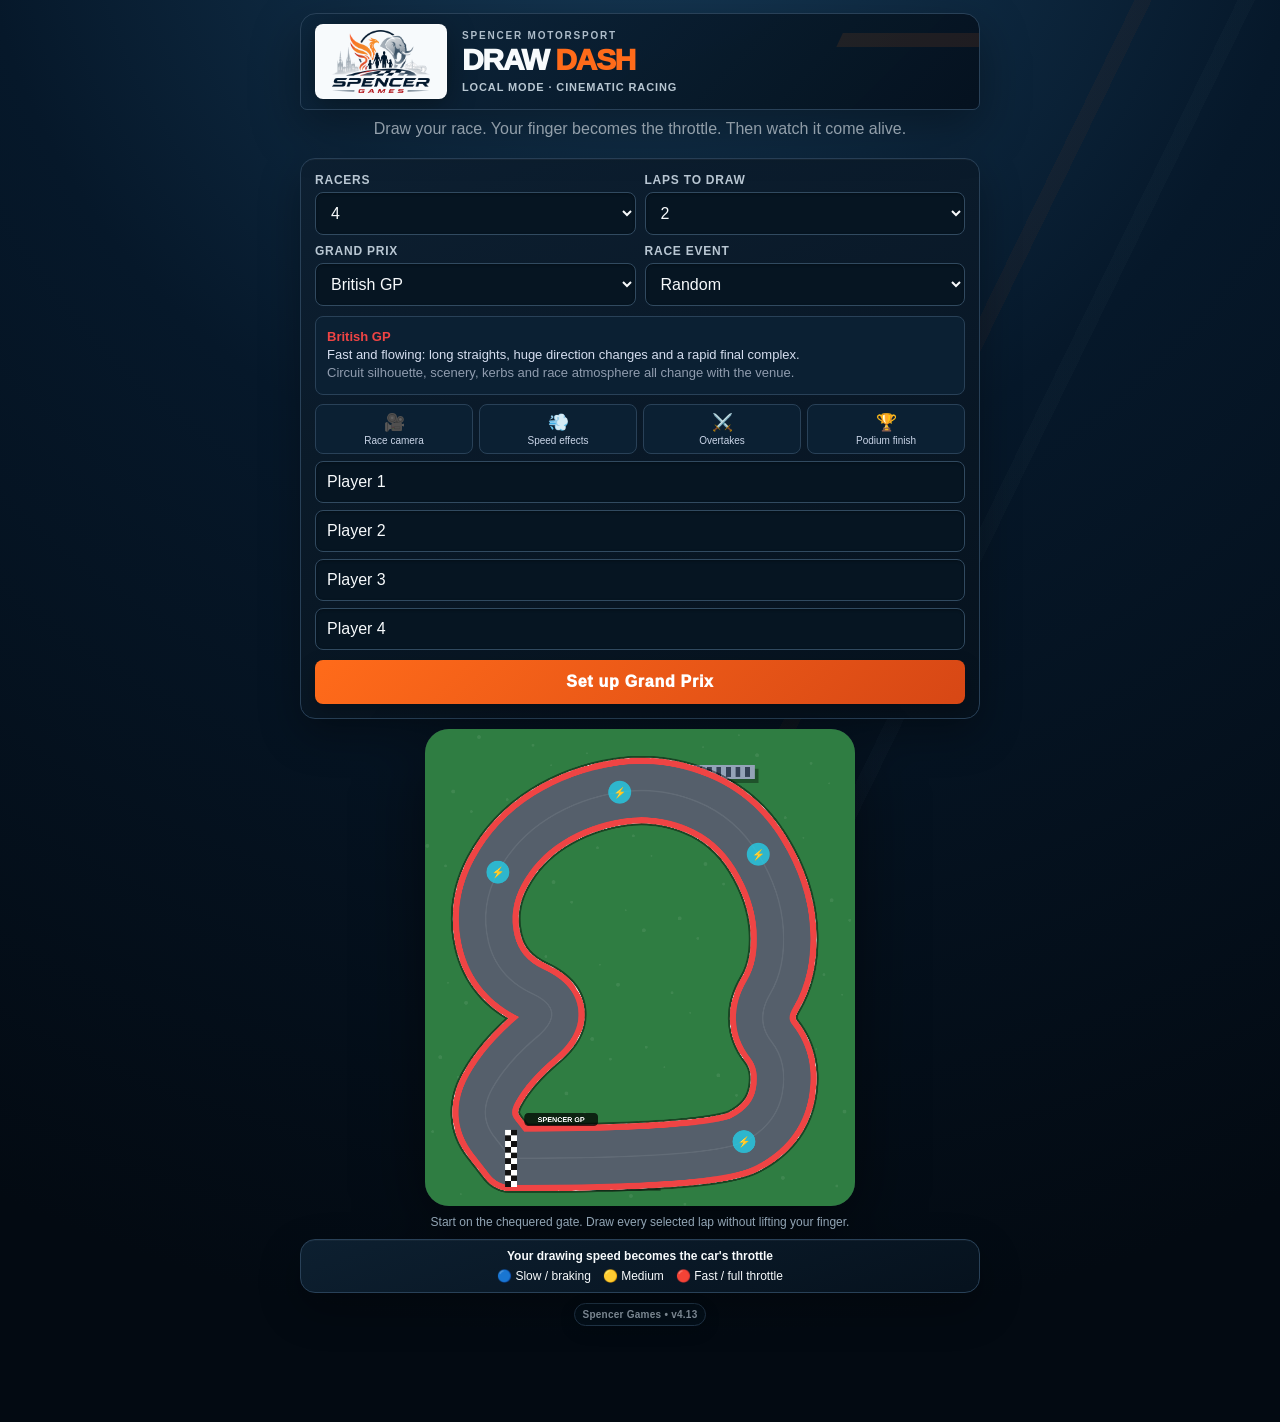
==== draw-dash/index.html @ 9b560f52 "Add files via upload" ====
<!doctype html>
<html lang="en">
<head>
<meta charset="utf-8">
<meta name="viewport" content="width=device-width,initial-scale=1,viewport-fit=cover,user-scalable=no">
<meta name="apple-mobile-web-app-capable" content="yes">
<meta name="theme-color" content="#06182a">
<title>Spencer Games | Draw Dash</title>
<style>
*{box-sizing:border-box;-webkit-tap-highlight-color:transparent}
html,body{margin:0;min-height:100%;background:radial-gradient(circle at 50% -10%,#1e3a8a 0,#0b1630 35%,#050914 72%);color:#fff;font-family:-apple-system,BlinkMacSystemFont,"Segoe UI",sans-serif}
body{padding:max(10px,env(safe-area-inset-top)) 10px max(96px,env(safe-area-inset-bottom));overflow-x:hidden}
.app{max-width:680px;margin:auto}
.hero{position:relative;text-align:center;padding:3px 0 8px}
h1{margin:0;font-size:34px;letter-spacing:-1.5px;font-weight:1000;background:linear-gradient(90deg,#fff,#fde68a,#fb923c,#fff);background-size:220% auto;-webkit-background-clip:text;background-clip:text;color:transparent;animation:shine 5s linear infinite}
.sub{text-align:center;color:#b8c5dc;margin:5px 0 12px}
.goldTag{display:inline-flex;gap:6px;align-items:center;margin-top:7px;padding:5px 10px;border-radius:999px;background:linear-gradient(135deg,rgba(250,204,21,.18),rgba(249,115,22,.12));border:1px solid rgba(250,204,21,.26);font-size:11px;font-weight:900;color:#fde68a}
.panel{background:linear-gradient(180deg,rgba(17,29,52,.96),rgba(9,17,33,.96));border:1px solid rgba(255,255,255,.10);border-radius:22px;padding:14px;margin-bottom:10px;box-shadow:0 18px 48px rgba(0,0,0,.32),inset 0 1px 0 rgba(255,255,255,.04)}
.grid2{display:grid;grid-template-columns:1fr 1fr;gap:9px}.row{display:flex;gap:8px}
label{display:block;color:#c5d0e5;font-size:12px;font-weight:900;margin-bottom:5px;letter-spacing:.2px}
select,input,button{font:inherit}select,input{width:100%;border:1px solid rgba(255,255,255,.13);border-radius:12px;padding:11px;background:#0a1426;color:#fff;outline:none}
button{border:0;border-radius:14px;padding:13px;font-weight:1000;touch-action:manipulation;box-shadow:inset 0 1px 0 rgba(255,255,255,.14),0 7px 18px rgba(0,0,0,.18)}button:disabled{opacity:.42}.primary{background:linear-gradient(135deg,#facc15,#f97316);color:#111827}.good{background:linear-gradient(135deg,#22c55e,#15803d);color:#fff}.danger{background:linear-gradient(135deg,#ef4444,#b91c1c);color:#fff}.secondary{background:#283956;color:#fff}.hidden{display:none!important}
#status,#raceStatus{text-align:center;font-weight:1000;min-height:24px}#playerCard{text-align:center;font-size:21px;font-weight:1000}.small{font-size:12px;color:#aab7ce;text-align:center;margin-top:7px}.badge{display:inline-block;background:#263754;border:1px solid rgba(255,255,255,.06);border-radius:999px;padding:5px 9px;margin:2px;font-size:11px;font-weight:900;text-transform:capitalize}
#scores{display:grid;grid-template-columns:repeat(2,1fr);gap:7px;margin-top:8px}.score{position:relative;overflow:hidden;background:#182841;border-radius:13px;padding:9px;font-size:12px;border:1px solid rgba(255,255,255,.06)}.scoreLeader{box-shadow:0 0 0 1px rgba(250,204,21,.4),0 0 22px rgba(250,204,21,.13)}
canvas{display:block;width:min(100%,610px);height:auto;margin:0 auto;border-radius:24px;touch-action:none;box-shadow:0 24px 70px rgba(0,0,0,.48),inset 0 0 0 1px rgba(255,255,255,.10);background:#07111f}
.setup-view canvas{width:min(100%,430px)}
.play-view canvas{width:min(100%,calc((100dvh - 215px)*.9))}
#gameHint{max-width:610px;margin:8px auto 0;line-height:1.35}
body #sg-build-version{position:static!important;display:table!important;margin:10px auto 0!important;transform:none!important;opacity:.8}
#results{display:grid;gap:8px}.result{display:flex;justify-content:space-between;align-items:center;background:linear-gradient(135deg,#1b2d49,#132139);border:1px solid rgba(255,255,255,.07);border-radius:14px;padding:12px}.result:first-child{border-color:rgba(250,204,21,.35);box-shadow:0 0 24px rgba(250,204,21,.08)}.winner{text-align:center;font-size:27px;font-weight:1000;margin:4px 0 10px}.trackHelp{position:relative;overflow:hidden;background:#0d1a30;border-radius:15px;padding:11px;color:#d6def0;line-height:1.4;font-size:13px;margin-top:10px;border:1px solid rgba(255,255,255,.06)}.trackHelp:after{content:"";position:absolute;inset:0;background:linear-gradient(120deg,transparent 0,rgba(255,255,255,.05) 45%,transparent 65%);transform:translateX(-100%);animation:sweep 5s infinite}
.featureStrip{display:grid;grid-template-columns:repeat(4,1fr);gap:6px;margin-top:9px}.feature{background:#0d1930;border-radius:11px;padding:7px 5px;text-align:center;font-size:10px;color:#cad5e8;border:1px solid rgba(255,255,255,.05)}.feature b{display:block;font-size:17px;margin-bottom:2px}
.shake{animation:shake .18s linear 1}.pulseGold{animation:pulseGold .8s ease 1}
@keyframes shake{0%{transform:translate(0)}25%{transform:translate(-4px,2px)}50%{transform:translate(4px,-2px)}75%{transform:translate(-3px,1px)}100%{transform:translate(0)}}
@keyframes shine{to{background-position:220% center}}@keyframes sweep{0%,65%{transform:translateX(-120%)}85%,100%{transform:translateX(120%)}}@keyframes pulseGold{50%{box-shadow:0 0 0 3px rgba(250,204,21,.18),0 0 30px rgba(250,204,21,.35)}}
@media(max-width:520px){h1{font-size:29px}.hero{padding-bottom:4px}.sub{font-size:13px}.featureStrip{grid-template-columns:repeat(2,1fr)}.grid2{gap:7px}canvas{border-radius:18px}.play-view .hero{display:none}.play-view .panel{padding:10px;margin-bottom:7px}.play-view #drawPanel,.play-view #racePanel{position:sticky;top:max(5px,env(safe-area-inset-top));z-index:4}}
</style>
<link rel="stylesheet" href="../assets/spencer-theme.css?v=4.12">
<script src="/version.js?v=4.12"></script>
</head>
<body class="sg-corporate sg-standalone setup-view">
<div class="app">
<div class="hero">
  <div class="sg-brandbar">
    <img class="sg-brand-logo" src="../assets/spencer-games-intro.png" alt="Spencer Games">
    <div class="sg-brand-copy">
      <span>SPENCER MOTORSPORT</span>
      <h1>DRAW <em>DASH</em></h1>
      <small>Local mode · cinematic racing</small>
    </div>
  </div>
  <p class="sub">Draw your race. Your finger becomes the throttle. Then watch it come alive.</p>
</div>

<section id="setupPanel" class="panel">
  <div class="grid2">
    <div><label>Racers</label><select id="playerCount"><option>2</option><option>3</option><option selected>4</option></select></div>
    <div><label>Laps to draw</label><select id="lapCount"><option>1</option><option selected>2</option><option>3</option><option>5</option></select></div>
    <div><label>Grand Prix</label><select id="trackSelect">
      <option value="silverstone">British GP</option><option value="monza">Italian GP</option><option value="spa">Ardennes GP</option><option value="monaco">Harbour Street GP</option><option value="bahrain">Desert Night GP</option>
    </select></div>
    <div><label>Race event</label><select id="eventSelect"><option value="random" selected>Random</option><option value="clear">Clean Race</option><option value="rain">Heavy Rain</option><option value="boost">Double Boost</option><option value="oil">Oil Everywhere</option><option value="wind">Strong Wind</option></select></div>
  </div>
  <div id="trackHelp" class="trackHelp"></div>
  <div class="featureStrip"><div class="feature"><b>🎥</b>Race camera</div><div class="feature"><b>💨</b>Speed effects</div><div class="feature"><b>⚔️</b>Overtakes</div><div class="feature"><b>🏆</b>Podium finish</div></div>
  <div id="nameFields"></div>
  <button id="startGame" class="primary" style="width:100%;margin-top:10px">Set up Grand Prix</button>
</section>

<section id="drawPanel" class="panel hidden">
  <div id="playerCard"></div><div id="status"></div>
  <div class="row" style="margin-top:10px"><button id="drawBtn" class="primary">Start drawing</button><button id="saveBtn" class="good" disabled>Save route</button></div>
  <div id="metrics" class="small">Smoothness — · Pace — · Risk — · Crossings —</div>
</section>

<section id="racePanel" class="panel hidden">
  <div id="raceStatus">Grid forming</div><div id="badges" style="text-align:center"></div><div id="scores"></div>
  <div class="row" style="margin-top:10px"><button id="raceBtn" class="danger">🏁 Start Grand Prix</button><button id="newBtn" class="secondary">New setup</button></div>
</section>

<section id="resultsPanel" class="panel hidden">
  <div id="winner" class="winner"></div><div id="results"></div>
  <div class="row" style="margin-top:10px"><button id="replayBtn" class="primary">🎬 Replay race</button><button id="newRaceBtn" class="secondary">New race</button></div>
</section>

<canvas id="canvas" width="900" height="1000"></canvas>
<div id="gameHint" class="small">Start on the chequered gate. Draw every selected lap without lifting your finger.</div>
<div class="panel" style="padding:9px;margin-top:8px"><div style="text-align:center;font-size:12px;font-weight:900">Your drawing speed becomes the car's throttle</div><div style="display:flex;justify-content:center;gap:12px;margin-top:6px;font-size:12px"><span>🔵 Slow / braking</span><span>🟡 Medium</span><span>🔴 Fast / full throttle</span></div></div>
</div>

<script>
(function(){
"use strict";
var $=function(id){return document.getElementById(id)};
var canvas=$("canvas"),ctx=canvas.getContext("2d");
var playerCount=$("playerCount"),lapCount=$("lapCount"),trackSelect=$("trackSelect"),eventSelect=$("eventSelect");
var setupPanel=$("setupPanel"),drawPanel=$("drawPanel"),racePanel=$("racePanel"),resultsPanel=$("resultsPanel");
var nameFields=$("nameFields"),trackHelp=$("trackHelp"),status=$("status"),metrics=$("metrics"),playerCard=$("playerCard");
var raceStatus=$("raceStatus"),badges=$("badges"),scores=$("scores"),winner=$("winner"),results=$("results");
var startGame=$("startGame"),drawBtn=$("drawBtn"),saveBtn=$("saveBtn"),raceBtn=$("raceBtn"),newBtn=$("newBtn"),replayBtn=$("replayBtn"),newRaceBtn=$("newRaceBtn");

var COLORS=["#ef4444","#38bdf8","#facc15","#a78bfa"];
var CAR_CLASSES=[{name:"Formula",top:1.16,grip:.82,accel:1.12},{name:"Rally",top:.91,grip:1.22,accel:.88},{name:"GT",top:1.05,grip:1.03,accel:1.03},{name:"Touring",top:.97,grip:1.10,accel:.95}];

/* These five circuits intentionally use very different silhouettes and visual themes. */
var TRACKS={
 silverstone:{name:"British GP",desc:"Fast and flowing: long straights, huge direction changes and a rapid final complex.",width:112,theme:"british",accent:"#ef4444",pts:[[180,900],[600,900],[735,830],[760,700],[690,610],[755,500],[745,340],[650,185],[490,120],[325,145],[190,230],[115,370],[150,520],[300,590],[170,700],[110,810],[180,900]]},
 monza:{name:"Italian GP",desc:"A true speed circuit: enormous straights, two sharp chicanes and one sweeping final bend.",width:116,theme:"forest",accent:"#16a34a",pts:[[150,900],[610,900],[745,820],[755,680],[670,620],[735,540],[740,250],[650,130],[250,130],[130,220],[120,410],[210,500],[135,590],[120,790],[150,900]]},
 spa:{name:"Ardennes GP",desc:"Huge elevation-style sweeps, a tight hairpin and a very fast middle section through the forest.",width:108,theme:"ardennes",accent:"#22c55e",pts:[[180,900],[570,900],[700,830],[760,700],[690,600],[555,550],[700,460],[760,330],[700,180],[550,120],[400,175],[250,130],[130,230],[105,380],[210,470],[110,570],[120,750],[180,900]]},
 monaco:{name:"Harbour Street GP",desc:"Narrow walls, a real hairpin, tunnel-style section and stop-start harbour racing. Precision wins.",width:86,theme:"harbour",accent:"#60a5fa",pts:[[180,900],[600,900],[745,820],[710,720],[570,670],[720,590],[760,460],[700,350],[570,320],[500,220],[350,130],[200,170],[110,280],[160,400],[285,470],[150,550],[95,700],[120,820],[180,900]]},
 bahrain:{name:"Desert Night GP",desc:"Floodlit desert racing with long acceleration zones, hard braking points and angular technical sectors.",width:108,theme:"desert",accent:"#f59e0b",pts:[[150,900],[640,900],[760,800],[720,680],[610,610],[740,500],[750,340],[650,220],[520,160],[390,210],[250,150],[120,230],[100,390],[210,500],[120,600],[100,770],[150,900]]}
};

var racers=[],current=0,points=[],drawing=false,enabled=false,raceRunning=false;
var selectedTrack=TRACKS.silverstone,selectedLaps=2,selectedEvent="clear";
var animation=null,lastFrame=0,particles=[],raceToken=0,lastScoreUpdate=0,hazards=[],boosts=[];
var startLights=0,startGo=false,overtakeBanner=null,overtakeUntil=0,finishBurstUntil=0,camera={x:450,y:500,z:1};

function notifyParent(phase){try{parent.postMessage({type:"SPENCER_DRAW_DASH_STATE",active:true,phase:phase},"*")}catch(e){}}
function setView(view){document.body.classList.toggle("setup-view",view==="setup");document.body.classList.toggle("play-view",view!=="setup");notifyParent(view)}

function buildNames(){nameFields.innerHTML="";for(var i=0;i<Number(playerCount.value);i++){var d=document.createElement("div");d.style.marginTop="7px";d.innerHTML='<input id="name'+i+'" value="Player '+(i+1)+'" maxlength="14">';nameFields.appendChild(d)}}
function updateHelp(){var t=TRACKS[trackSelect.value];trackHelp.innerHTML='<b style="color:'+t.accent+'">'+t.name+'</b><br>'+t.desc+'<br><span style="opacity:.65">Circuit silhouette, scenery, kerbs and race atmosphere all change with the venue.</span>'}
playerCount.onchange=buildNames;trackSelect.onchange=function(){selectedTrack=TRACKS[trackSelect.value];updateHelp();buildHazards();render()};buildNames();updateHelp();

function polyDistance(p,a,b){var vx=b[0]-a[0],vy=b[1]-a[1],wx=p.x-a[0],wy=p.y-a[1],c1=vx*wx+vy*wy,c2=vx*vx+vy*vy,t=Math.max(0,Math.min(1,c1/c2)),dx=p.x-(a[0]+t*vx),dy=p.y-(a[1]+t*vy);return Math.sqrt(dx*dx+dy*dy)}
function trackSamples(track){if(track.samples)return track.samples;var pts=track.pts,out=[pts[0]],cur=pts[0];for(var i=1;i<pts.length-1;i++){var ctrl=pts[i],end=[(pts[i][0]+pts[i+1][0])/2,(pts[i][1]+pts[i+1][1])/2];for(var s=1;s<=12;s++){var u=s/12,v=1-u;out.push([v*v*cur[0]+2*v*u*ctrl[0]+u*u*end[0],v*v*cur[1]+2*v*u*ctrl[1]+u*u*end[1]])}cur=end}out.push(pts[pts.length-1]);track.samples=out;return out}
function onRoad(p){var best=1e9,pts=trackSamples(selectedTrack);for(var i=1;i<pts.length;i++)best=Math.min(best,polyDistance(p,pts[i-1],pts[i]));return best<=selectedTrack.width*.54}
function traceTrack(){var pts=selectedTrack.pts;ctx.beginPath();ctx.moveTo(pts[0][0],pts[0][1]);for(var i=1;i<pts.length-1;i++){var mx=(pts[i][0]+pts[i+1][0])/2,my=(pts[i][1]+pts[i+1][1])/2;ctx.quadraticCurveTo(pts[i][0],pts[i][1],mx,my)}ctx.lineTo(pts[pts.length-1][0],pts[pts.length-1][1])}
function decorDot(x,y,r,c){ctx.fillStyle=c;ctx.beginPath();ctx.arc(x,y,r,0,Math.PI*2);ctx.fill()}
function drawVenueDecor(){var th=selectedTrack.theme,i,x,y;
 if(th==="british"){ctx.fillStyle="#2f7d42";ctx.fillRect(0,0,900,1000);for(i=0;i<90;i++){x=(i*97)%900;y=(i*173)%1000;decorDot(x,y,2+(i%3),"rgba(255,255,255,.08)")};drawGrandstand(235,930,250,30,"#d1d5db");drawGrandstand(470,75,220,30,"#94a3b8")}
 if(th==="forest"||th==="ardennes"){ctx.fillStyle=th==="forest"?"#1f6a38":"#245c35";ctx.fillRect(0,0,900,1000);for(i=0;i<120;i++){x=(i*79+35)%900;y=(i*137+18)%1000;decorDot(x,y,8+(i%4)*2,i%3?"#173f27":"#0f5132")};if(th==="ardennes"){ctx.strokeStyle="rgba(255,255,255,.08)";ctx.lineWidth=5;for(i=0;i<6;i++){ctx.beginPath();ctx.moveTo(20,150+i*135);ctx.bezierCurveTo(250,90+i*135,650,210+i*115,880,130+i*135);ctx.stroke()}}}
 if(th==="harbour"){ctx.fillStyle="#536273";ctx.fillRect(0,0,900,1000);ctx.fillStyle="#0b5b79";ctx.fillRect(520,0,380,1000);for(i=0;i<30;i++){x=20+(i%5)*92;y=45+Math.floor(i/5)*145;ctx.fillStyle=i%2?"#293746":"#38485a";ctx.fillRect(x,y,62,80);ctx.fillStyle="#fde68a";ctx.fillRect(x+12,y+14,8,8);ctx.fillRect(x+40,y+14,8,8)}for(i=0;i<12;i++){ctx.fillStyle="#e5e7eb";ctx.beginPath();ctx.moveTo(600+(i%3)*90,70+Math.floor(i/3)*210);ctx.lineTo(650+(i%3)*90,90+Math.floor(i/3)*210);ctx.lineTo(610+(i%3)*90,102+Math.floor(i/3)*210);ctx.fill()}}
 if(th==="desert"){var g=ctx.createLinearGradient(0,0,0,1000);g.addColorStop(0,"#171826");g.addColorStop(.45,"#3b2d27");g.addColorStop(1,"#6a4a2d");ctx.fillStyle=g;ctx.fillRect(0,0,900,1000);for(i=0;i<60;i++){x=(i*127)%900;y=(i*191)%1000;decorDot(x,y,5+(i%4)*3,"rgba(245,222,179,.16)")}for(i=0;i<10;i++){x=70+i*83;ctx.strokeStyle="rgba(255,245,200,.35)";ctx.lineWidth=2;ctx.beginPath();ctx.moveTo(x,35);ctx.lineTo(x,105);ctx.stroke();decorDot(x,35,8,"rgba(255,244,180,.85)")}}
}
function drawGrandstand(x,y,w,h,c){ctx.fillStyle="rgba(0,0,0,.35)";ctx.fillRect(x+8,y+8,w,h);ctx.fillStyle=c;ctx.fillRect(x,y,w,h);ctx.fillStyle="#334155";for(var i=0;i<w;i+=20)ctx.fillRect(x+i,y+5,10,h-10)}
function drawCourse(){drawVenueDecor();var pts=selectedTrack.pts;ctx.save();ctx.lineCap="round";ctx.lineJoin="round";
 ctx.strokeStyle="rgba(0,0,0,.45)";ctx.lineWidth=selectedTrack.width+34;traceTrack();ctx.stroke();
 ctx.strokeStyle="#f8fafc";ctx.lineWidth=selectedTrack.width+26;traceTrack();ctx.stroke();
 ctx.setLineDash([18,18]);ctx.strokeStyle=selectedTrack.theme==="harbour"?"#facc15":"#ef4444";ctx.lineWidth=selectedTrack.width+26;traceTrack();ctx.stroke();ctx.setLineDash([]);
 ctx.strokeStyle=selectedTrack.theme==="harbour"?"#4b5563":"#555f6b";ctx.lineWidth=selectedTrack.width;traceTrack();ctx.stroke();
 ctx.strokeStyle="rgba(255,255,255,.08)";ctx.lineWidth=3;traceTrack();ctx.stroke();ctx.restore();
 // pit lane/start complex
 var a=pts[0],b=pts[1],ang=Math.atan2(b[1]-a[1],b[0]-a[0]),nx=-Math.sin(ang),ny=Math.cos(ang),half=selectedTrack.width*.5,cell=12,gateCells=Math.ceil(selectedTrack.width/cell);
 for(var r=0;r<gateCells;r++)for(var c=0;c<2;c++){var along=(r-(gateCells-1)/2)*cell,across=(c-.5)*cell,px=a[0]+nx*along+Math.cos(ang)*across,py=a[1]+ny*along+Math.sin(ang)*across;ctx.save();ctx.translate(px,py);ctx.rotate(ang);ctx.fillStyle=((r+c)%2)?"#111":"#fff";ctx.fillRect(-cell/2,-cell/2,cell,cell);ctx.restore()}
 ctx.save();ctx.translate(a[0],a[1]);ctx.rotate(ang);ctx.fillStyle="rgba(0,0,0,.72)";roundRect(28,-half-39,154,27,8);ctx.fill();ctx.fillStyle="#fff";ctx.font="900 15px sans-serif";ctx.textAlign="center";ctx.fillText("SPENCER GP",105,-half-20);ctx.restore();
 for(var j=0;j<boosts.length;j++){var q=boosts[j];ctx.globalAlpha=.75;ctx.fillStyle="#22d3ee";ctx.beginPath();ctx.arc(q.x,q.y,24,0,Math.PI*2);ctx.fill();ctx.globalAlpha=1;ctx.fillStyle="#fff";ctx.font="22px sans-serif";ctx.textAlign="center";ctx.fillText("⚡",q.x,q.y+8)}
 for(var h=0;h<hazards.length;h++){var z=hazards[h];ctx.fillStyle="#111827";ctx.beginPath();ctx.ellipse(z.x,z.y,28,18,.3,0,Math.PI*2);ctx.fill();ctx.font="20px sans-serif";ctx.fillText("🛢️",z.x,z.y+7)}
}

function smoothRoute(path){if(path.length<8)return path.slice();var out=[],radius=4;for(var i=0;i<path.length;i++){var sx=0,sy=0,sw=0;for(var k=Math.max(0,i-radius);k<=Math.min(path.length-1,i+radius);k++){var w=radius+1-Math.abs(k-i);sx+=path[k].x*w;sy+=path[k].y*w;sw+=w}out.push({x:sx/sw,y:sy/sw,t:path[i].t})}out[0]={x:path[0].x,y:path[0].y,t:path[0].t};out[out.length-1]={x:path[path.length-1].x,y:path[path.length-1].y,t:path[path.length-1].t};return out}
function preparePath(path){var cum=[0],cross=[],speeds=[0],total=0,gate=selectedTrack.pts[0],next=selectedTrack.pts[1],ang=Math.atan2(next[1]-gate[1],next[0]-gate[0]),nx=-Math.sin(ang),ny=Math.cos(ang);function side(p){return (p.x-gate[0])*Math.cos(ang)+(p.y-gate[1])*Math.sin(ang)}function lateral(p){return Math.abs((p.x-gate[0])*nx+(p.y-gate[1])*ny)}var raw=[];for(var i=1;i<path.length;i++){var dx=path[i].x-path[i-1].x,dy=path[i].y-path[i-1].y,dist=Math.hypot(dx,dy),dt=Math.max(8,path[i].t-path[i-1].t);total+=dist;cum.push(total);raw.push(dist/dt*1000);if(side(path[i-1])*side(path[i])<=0&&lateral(path[i])<selectedTrack.width*.68&&total>50){if(!cross.length||total-cross[cross.length-1]>120)cross.push(total)}}for(var s=0;s<raw.length;s++){var sum=0,count=0;for(var w=Math.max(0,s-12);w<=Math.min(raw.length-1,s+12);w++){sum+=raw[w];count++}speeds.push(sum/count)}var sorted=raw.slice().sort(function(a,b){return a-b}),low=sorted[Math.floor(sorted.length*.08)]||100,high=sorted[Math.floor(sorted.length*.92)]||900;if(high-low<100)high=low+100;return{cum:cum,cross:cross,speeds:speeds,total:Math.max(1,total),speedLow:low,speedHigh:high}}
function pointAt(r,d){d=Math.max(0,Math.min(r.info.total,d));var c=r.info.cum,lo=0,hi=c.length-1;while(lo<hi){var m=(lo+hi)>>1;if(c[m]<d)lo=m+1;else hi=m}var i=Math.max(1,lo),a=r.path[i-1],b=r.path[i],span=Math.max(.001,c[i]-c[i-1]),t=(d-c[i-1])/span;var rawSpeed=r.info.speeds[Math.min(i,r.info.speeds.length-1)]||r.info.speedLow,throttle=Math.max(0,Math.min(1,(rawSpeed-r.info.speedLow)/(r.info.speedHigh-r.info.speedLow)));var look=Math.min(r.info.total,d+28),li=i;while(li<c.length-1&&c[li]<look)li++;var la=r.path[Math.max(0,li-1)],lb=r.path[li],aa=Math.atan2(lb.y-la.y,lb.x-la.x);return{x:a.x+(b.x-a.x)*t,y:a.y+(b.y-a.y)*t,a:aa,throttle:throttle,rawSpeed:rawSpeed,index:i}}
function analyse(path){var turn=0,speed=0;for(var i=1;i<path.length;i++){var dx=path[i].x-path[i-1].x,dy=path[i].y-path[i-1].y,dt=Math.max(8,path[i].t-path[i-1].t);speed+=Math.hypot(dx,dy)/dt*1000;if(i>1){var a1=Math.atan2(path[i-1].y-path[i-2].y,path[i-1].x-path[i-2].x),a2=Math.atan2(dy,dx),da=Math.abs(a2-a1);if(da>Math.PI)da=6.283-da;turn+=da}}var avg=speed/Math.max(1,path.length-1),smooth=Math.max(1,Math.min(100,Math.round(100-turn*3.2))),pace=Math.max(1,Math.min(100,Math.round(avg/9)));return{smooth:smooth,pace:pace,risk:Math.min(100,Math.round(pace*.45+(100-smooth)*.55))}}
function addP(x,y,color,n,kind){for(var i=0;i<n;i++)particles.push({x:x,y:y,vx:(Math.random()-.5)*(kind==="confetti"?220:120),vy:(Math.random()-.5)*(kind==="confetti"?220:120)-(kind==="confetti"?80:0),l:.6+Math.random()*.8,c:color,s:kind==="confetti"?3+Math.random()*7:3+Math.random()*3,kind:kind||"spark"})}
function speedColour(t){if(t<.38)return"#38bdf8";if(t<.68)return"#facc15";return"#ef4444"}
function drawSpeedPath(path,info,alpha,width){if(!path||path.length<2)return;ctx.save();ctx.globalAlpha=alpha;ctx.lineWidth=width;ctx.lineCap="round";ctx.lineJoin="round";for(var i=1;i<path.length;i++){var raw=info&&info.speeds?info.speeds[Math.min(i,info.speeds.length-1)]:0,throttle=info?Math.max(0,Math.min(1,(raw-info.speedLow)/(info.speedHigh-info.speedLow))):.5;ctx.strokeStyle=speedColour(throttle);ctx.beginPath();ctx.moveTo(path[i-1].x,path[i-1].y);ctx.lineTo(path[i].x,path[i].y);ctx.stroke()}ctx.restore()}
function calcCamera(){if(!raceRunning||!racers.length){camera.x+=(450-camera.x)*.08;camera.y+=(500-camera.y)*.08;camera.z+=(1-camera.z)*.08;return}var active=racers.filter(function(r){return r.state});if(!active.length)return;active.sort(function(a,b){return b.state.d/b.info.total-a.state.d/a.info.total});var pack=active.slice(0,Math.min(3,active.length)),x=0,y=0;pack.forEach(function(r){x+=r.state.x;y+=r.state.y});x/=pack.length;y/=pack.length;var spread=0;pack.forEach(function(r){spread=Math.max(spread,Math.hypot(r.state.x-x,r.state.y-y))});var targetZ=Math.max(1.02,Math.min(1.19,1.18-spread/1500));camera.x+=(x-camera.x)*.045;camera.y+=(y-camera.y)*.045;camera.z+=(targetZ-camera.z)*.04}
function applyCamera(){ctx.translate(450,500);ctx.scale(camera.z,camera.z);ctx.translate(-camera.x,-camera.y)}
function drawCar(r,s){var pose=pointAt(r,s.d),x=s.x||pose.x,y=s.y||pose.y,a=s.h||pose.a;ctx.save();ctx.translate(x,y);ctx.rotate(a);
 if(s.v>28){var trail=Math.min(36,8+s.v*.55);ctx.globalAlpha=.22;ctx.strokeStyle=r.color;ctx.lineWidth=7;ctx.lineCap="round";ctx.beginPath();ctx.moveTo(-28,-8);ctx.lineTo(-28-trail,-8);ctx.moveTo(-28,8);ctx.lineTo(-28-trail,8);ctx.stroke();ctx.globalAlpha=1}
 if(s.boost>0){ctx.fillStyle="#facc15";ctx.beginPath();ctx.moveTo(-28,-9);ctx.lineTo(-58,0);ctx.lineTo(-28,9);ctx.fill();ctx.fillStyle="#fff7ae";ctx.beginPath();ctx.moveTo(-30,-5);ctx.lineTo(-48,0);ctx.lineTo(-30,5);ctx.fill()}
 ctx.globalAlpha=.30;ctx.fillStyle="#000";ctx.beginPath();ctx.ellipse(2,8,32,17,0,0,Math.PI*2);ctx.fill();ctx.globalAlpha=1;
 ctx.fillStyle="#0b0f17";ctx.fillRect(-19,-18,10,8);ctx.fillRect(9,-18,10,8);ctx.fillRect(-19,10,10,8);ctx.fillRect(9,10,10,8);
 ctx.fillStyle=r.color;ctx.fillRect(-25,-16,11,32);ctx.fillRect(17,-16,9,32);ctx.beginPath();ctx.moveTo(-19,-13);ctx.lineTo(16,-10);ctx.lineTo(30,0);ctx.lineTo(16,10);ctx.lineTo(-19,13);ctx.closePath();ctx.fill();
 var grad=ctx.createLinearGradient(-18,-12,22,12);grad.addColorStop(0,r.color);grad.addColorStop(.55,r.color);grad.addColorStop(1,"#f8fafc");ctx.fillStyle=grad;ctx.beginPath();ctx.moveTo(-17,-11);ctx.lineTo(12,-8);ctx.lineTo(25,0);ctx.lineTo(12,8);ctx.lineTo(-17,11);ctx.closePath();ctx.fill();
 ctx.fillStyle="#0f172a";ctx.beginPath();ctx.ellipse(-1,0,10,8,0,0,Math.PI*2);ctx.fill();ctx.fillStyle="#fff";ctx.beginPath();ctx.arc(1,0,4,0,Math.PI*2);ctx.fill();ctx.fillStyle="#111827";ctx.font="900 10px sans-serif";ctx.textAlign="center";ctx.textBaseline="middle";ctx.fillText(String(r.slot+1),-16,0);ctx.restore()}
function drawHud(){if(!(raceRunning||startLights||finishBurstUntil>performance.now()))return;ctx.save();ctx.setTransform(1,0,0,1,0,0);var leader=racers.filter(function(r){return r.state}).sort(function(a,b){return b.state.d/b.info.total-a.state.d/a.info.total})[0];
 var top=18;ctx.fillStyle="rgba(4,8,18,.78)";roundRect(18,top,864,70,20);ctx.fill();ctx.strokeStyle="rgba(255,255,255,.12)";ctx.stroke();ctx.fillStyle="#fff";ctx.font="900 20px sans-serif";ctx.textAlign="left";ctx.fillText(selectedTrack.name,38,47);ctx.font="800 13px sans-serif";ctx.fillStyle="#cbd5e1";ctx.fillText(selectedLaps+" LAPS · "+selectedEvent.toUpperCase(),38,70);if(leader){ctx.textAlign="right";ctx.fillStyle="#fde68a";ctx.font="900 17px sans-serif";ctx.fillText("P1  "+leader.name,856,48);ctx.fillStyle="#cbd5e1";ctx.font="800 12px sans-serif";ctx.fillText("Lap "+Math.min(selectedLaps,leader.state.completed+1)+" / "+selectedLaps,856,69)}
 if(startLights){ctx.fillStyle="rgba(0,0,0,.82)";roundRect(245,150,410,126,28);ctx.fill();for(var i=0;i<5;i++){ctx.fillStyle=i<startLights?"#ef4444":"#35131b";ctx.beginPath();ctx.arc(310+i*70,205,22,0,Math.PI*2);ctx.fill();if(i<startLights){ctx.shadowBlur=24;ctx.shadowColor="#ef4444";ctx.fill();ctx.shadowBlur=0}}ctx.fillStyle="#fff";ctx.font="900 18px sans-serif";ctx.textAlign="center";ctx.fillText("LIGHTS OUT IS COMING",450,255)}
 if(startGo){ctx.fillStyle="#fff";ctx.font="1000 68px sans-serif";ctx.textAlign="center";ctx.shadowBlur=28;ctx.shadowColor="#22c55e";ctx.fillText("GO!",450,350);ctx.shadowBlur=0}
 if(overtakeBanner&&overtakeUntil>performance.now()){ctx.fillStyle="rgba(250,204,21,.92)";roundRect(210,825,480,72,18);ctx.fill();ctx.fillStyle="#111827";ctx.textAlign="center";ctx.font="1000 22px sans-serif";ctx.fillText("⚔ OVERTAKE!",450,855);ctx.font="900 14px sans-serif";ctx.fillText(overtakeBanner,450,881)}
 if(finishBurstUntil>performance.now()){ctx.fillStyle="rgba(0,0,0,.50)";ctx.fillRect(0,0,900,1000);ctx.fillStyle="#fff";ctx.font="1000 58px sans-serif";ctx.textAlign="center";ctx.shadowBlur=26;ctx.shadowColor="#facc15";ctx.fillText("🏁 CHEQUERED FLAG",450,455);ctx.font="1000 34px sans-serif";ctx.fillStyle="#fde68a";ctx.fillText((racers.slice().sort(function(a,b){return a.finish-b.finish})[0]||{}).name||"WINNER",450,510);ctx.shadowBlur=0}
 ctx.restore()}
function roundRect(x,y,w,h,r){ctx.beginPath();if(ctx.roundRect)ctx.roundRect(x,y,w,h,r);else ctx.rect(x,y,w,h)}
function render(){ctx.save();ctx.setTransform(1,0,0,1,0,0);ctx.clearRect(0,0,900,1000);calcCamera();applyCamera();drawCourse();for(var i=0;i<racers.length;i++)if(racers[i].path)drawSpeedPath(racers[i].path,racers[i].info,raceRunning?.08:.19,6);if(points.length){var liveInfo=preparePath(points);drawSpeedPath(points,liveInfo,1,9)}for(var k=0;k<racers.length;k++){var r=racers[k];if(r.state)drawCar(r,r.state)}for(var z=particles.length-1;z>=0;z--){var e=particles[z];ctx.globalAlpha=Math.max(0,e.l);ctx.fillStyle=e.c;if(e.kind==="confetti"){ctx.save();ctx.translate(e.x,e.y);ctx.rotate(e.x*.02);ctx.fillRect(-e.s/2,-e.s/2,e.s,e.s*1.7);ctx.restore()}else{ctx.beginPath();ctx.arc(e.x,e.y,e.s,0,Math.PI*2);ctx.fill()}ctx.globalAlpha=1}ctx.restore();drawHud()}

function turnAt(pts,i){var a=pts[i-1],b=pts[i],c=pts[i+1],a1=Math.atan2(b[1]-a[1],b[0]-a[0]),a2=Math.atan2(c[1]-b[1],c[0]-b[0]),d=Math.abs(a2-a1);return d>Math.PI?Math.PI*2-d:d}
function buildHazards(){boosts=[];hazards=[];var pts=selectedTrack.pts,candidates=[];for(var i=1;i<pts.length-2;i++){var a=pts[i],b=pts[i+1],mx=(a[0]+b[0])/2,my=(a[1]+b[1])/2,len=Math.hypot(b[0]-a[0],b[1]-a[1]),turn=turnAt(pts,i)+turnAt(pts,i+1);candidates.push({x:mx,y:my,score:len-turn*95})}candidates.sort(function(a,b){return b.score-a.score});for(var c=0;c<candidates.length&&boosts.length<4;c++){var q=candidates[c],clear=boosts.every(function(v){return Math.hypot(v.x-q.x,v.y-q.y)>175});if(clear)boosts.push({x:q.x,y:q.y})}if(selectedEvent==="boost")boosts=boosts.concat(boosts.map(function(q){return{x:q.x+22,y:q.y+16}}));if(selectedEvent==="oil"||selectedEvent==="random"){var corners=[];for(var j=2;j<pts.length-2;j++)corners.push({i:j,turn:turnAt(pts,j)});corners.sort(function(a,b){return b.turn-a.turn});for(var h=0;h<Math.min(3,corners.length);h++){var p=pts[corners[h].i],prev=pts[corners[h].i-1],ang=Math.atan2(p[1]-prev[1],p[0]-prev[0]);hazards.push({x:p[0]-Math.sin(ang)*selectedTrack.width*.16,y:p[1]+Math.cos(ang)*selectedTrack.width*.16})}}}
function pointer(e){var r=canvas.getBoundingClientRect();return{x:(e.clientX-r.left)*900/r.width,y:(e.clientY-r.top)*1000/r.height,t:performance.now()}}
function begin(e){if(!enabled)return;e.preventDefault();points=[pointer(e)];drawing=true;status.textContent="Keep drawing all "+selectedLaps+" laps. Your finger speed is being recorded continuously."}
function move(e){if(!drawing)return;e.preventDefault();var p=pointer(e),q=points[points.length-1];if((p.x-q.x)*(p.x-q.x)+(p.y-q.y)*(p.y-q.y)>16){points.push(p);render()}}
function end(e){if(!drawing)return;e.preventDefault();drawing=false;enabled=false;if(points.length<50){status.textContent="Route too short. Try again.";return}var info=preparePath(points),a=analyse(points);metrics.textContent="Smoothness "+a.smooth+" · Finger pace "+a.pace+" · Risk "+a.risk+" · Crossings "+info.cross.length+"/"+selectedLaps;if(info.cross.length<selectedLaps){status.textContent="Not enough finish-line crossings. Draw the whole race again.";saveBtn.disabled=true}else{status.textContent="Full race recorded — race smoothing will polish the route without changing your throttle.";saveBtn.disabled=false}}
function save(){var validation=preparePath(points);if(validation.cross.length<selectedLaps)return;var smooth=smoothRoute(points),info=preparePath(smooth);/* preserve lap crossings from the validated raw trace */info.cross=validation.cross.slice();racers[current].rawPath=points.slice();racers[current].path=smooth;racers[current].info=info;racers[current].analysis=analyse(points);current++;if(current<racers.length)preparePlayer();else{drawPanel.classList.add("hidden");racePanel.classList.remove("hidden");raceStatus.textContent="Grid ready · cinematic camera armed";renderScores();camera={x:450,y:500,z:1};render()}}
function preparePlayer(){points=[];enabled=false;drawing=false;saveBtn.disabled=true;playerCard.textContent="🏎️ "+racers[current].name+" — "+racers[current].class.name;status.textContent="Draw the entire "+selectedLaps+"-lap race. Fast on straights, controlled through corners.";metrics.textContent="Smoothness — · Pace — · Risk — · Crossings —";camera={x:450,y:500,z:1};render()}
function progressOf(r){return r.state?r.state.d/r.info.total:0}
function renderScores(){scores.innerHTML="";var order=racers.slice().sort(function(a,b){return progressOf(b)-progressOf(a)});order.forEach(function(r,idx){var d=document.createElement("div");d.className="score"+(idx===0&&r.state?" scoreLeader":"");var s=r.state,lap=s?Math.min(selectedLaps,s.completed+1):1;d.innerHTML='<b style="color:'+r.color+'">P'+(idx+1)+' · '+r.name+'</b><br>'+r.class.name+(s?'<br>Lap '+lap+'/'+selectedLaps+(r.finish?' · FINISH #'+r.finish:''):'');scores.appendChild(d)})}
function startSetup(){selectedTrack=TRACKS[trackSelect.value];selectedLaps=Number(lapCount.value);selectedEvent=eventSelect.value;if(selectedEvent==="random"){var ev=["clear","rain","wind","boost","oil"];selectedEvent=ev[Math.floor(Math.random()*ev.length)]}buildHazards();racers=[];for(var i=0;i<Number(playerCount.value);i++){racers.push({slot:i,name:$("name"+i).value||"Player "+(i+1),color:COLORS[i],class:CAR_CLASSES[i],rawPath:null,path:null,info:null,analysis:null,state:null,finish:null,time:0,lastRank:i})}badges.innerHTML='<span class="badge">'+selectedTrack.name+'</span><span class="badge">'+selectedLaps+' laps</span><span class="badge">'+selectedEvent+'</span>';setupPanel.classList.add("hidden");drawPanel.classList.remove("hidden");setView("draw");current=0;preparePlayer()}
function near(p,o,r){return Math.hypot(p.x-o.x,p.y-o.y)<r}
function startRace(){if(raceRunning)return;raceRunning=true;raceToken++;var token=raceToken;raceBtn.disabled=true;resultsPanel.classList.add("hidden");overtakeBanner=null;finishBurstUntil=0;startLights=0;startGo=false;camera={x:450,y:500,z:1};racers.forEach(function(r){var p=pointAt(r,0);r.finish=null;r.lastRank=r.slot;r.state={d:0,x:p.x,y:p.y,h:p.a,v:0,throttle:0,targetSpeed:0,completed:0,finished:false,boost:0,oil:0,wall:false,collisions:0,time:0,drafting:false}});var seq=[1,2,3,4,5];seq.forEach(function(n,i){setTimeout(function(){if(token!==raceToken)return;startLights=n;raceStatus.textContent="Starting lights · "+n+"/5";render()},i*360)});setTimeout(function(){if(token!==raceToken)return;startLights=0;startGo=true;raceStatus.textContent="LIGHTS OUT — GO!";lastFrame=performance.now();animation=requestAnimationFrame(step);setTimeout(function(){startGo=false},650)},1900)}
function checkOvertakes(){var order=racers.filter(function(r){return r.state&&!r.state.finished}).sort(function(a,b){return progressOf(b)-progressOf(a)});order.forEach(function(r,idx){if(idx<r.lastRank&&performance.now()>overtakeUntil-250){var passed=racers.find(function(o){return o!==r&&o.lastRank===idx});overtakeBanner=r.name+(passed?" past "+passed.name:"")+" for P"+(idx+1);overtakeUntil=performance.now()+1150;addP(r.state.x,r.state.y,r.color,9)}r.lastRank=idx})}
function step(now){if(!raceRunning)return;var dt=Math.min(.032,(now-lastFrame)/1000);lastFrame=now;racers.forEach(function(r){var s=r.state;if(s.finished)return;var pose=pointAt(r,s.d),follow=Math.min(1,dt*(selectedEvent==="rain"?4.2:7.2));s.x+=(pose.x-s.x)*follow;s.y+=(pose.y-s.y)*follow;var da=((pose.a-s.h+Math.PI*3)%(Math.PI*2))-Math.PI;s.h+=da*Math.min(1,dt*7.5);s.throttle+=(pose.throttle-s.throttle)*Math.min(1,dt*2.6);
 var idx=pose.index,curvature=0;if(idx>5&&idx<r.path.length-5){var p0=r.path[idx-5],p1=r.path[idx],p2=r.path[idx+5],a1=Math.atan2(p1.y-p0.y,p1.x-p0.x),a2=Math.atan2(p2.y-p1.y,p2.x-p1.x);curvature=Math.abs(a2-a1);if(curvature>Math.PI)curvature=Math.PI*2-curvature}
 var weatherFactor=selectedEvent==="wind"?.88:1,grip=r.class.grip*(selectedEvent==="rain"?.78:1),requested=(8+s.throttle*40)*r.class.top*weatherFactor,cornerSeverity=Math.min(1,curvature/1.12),cornerCap=43-(cornerSeverity*26/grip),target=Math.max(7,Math.min(requested,cornerCap));if(s.throttle>.72&&cornerSeverity>.55){target*=.80;if(Math.random()<.018)addP(s.x,s.y,"#d1d5db",1)}if(s.boost>0){s.boost-=dt;target+=12}if(s.oil>0){s.oil-=dt;target*=.53}s.targetSpeed+=(target-s.targetSpeed)*Math.min(1,dt*2.25);
 boosts.forEach(function(b){if(near(s,b,30)&&s.boost<=0){s.boost=1;addP(s.x,s.y,"#22d3ee",10)}});hazards.forEach(function(o){if(near(s,o,30)&&s.oil<=0){s.oil=.8;s.v*=.58;addP(s.x,s.y,"#111827",8)}});s.v+=(s.targetSpeed-s.v)*dt*1.34*r.class.accel;var road=onRoad(s);if(!road){s.v*=.97;if(!s.wall){s.wall=true;s.collisions++;canvas.classList.remove("shake");void canvas.offsetWidth;canvas.classList.add("shake")}}else s.wall=false;
 s.drafting=false;racers.forEach(function(o){if(o===r||!o.state||o.state.finished)return;var dist=Math.hypot(s.x-o.state.x,s.y-o.state.y);if(dist<35){s.v*=.997;o.state.v*=.997}else if(dist<100&&o.state.d>s.d&&o.state.d-s.d<95){s.v+=dt*1.25;s.drafting=true}});if(s.drafting&&Math.random()<.08)addP(s.x-20*Math.cos(s.h),s.y-20*Math.sin(s.h),r.color,1);
 s.d+=Math.max(2.2,s.v*8.35)*dt;s.time+=dt;r.time=s.time;var completed=0;r.info.cross.forEach(function(c){if(s.d>=c)completed++});s.completed=Math.min(selectedLaps,completed);if(s.d>=r.info.total){s.d=r.info.total;s.finished=true;s.v=0;var place=1;racers.forEach(function(x){if(x.finish)place++});r.finish=place;addP(s.x,s.y,r.color,26,"confetti")}});
 checkOvertakes();for(var i=particles.length-1;i>=0;i--){particles[i].x+=particles[i].vx*dt;particles[i].y+=particles[i].vy*dt;particles[i].vy+=particles[i].kind==="confetti"?95*dt:0;particles[i].l-=dt;if(particles[i].l<=0)particles.splice(i,1)}render();if(now-lastScoreUpdate>120){renderScores();lastScoreUpdate=now}var finished=racers.filter(function(r){return r.state.finished}).length;if(finished===racers.length){raceRunning=false;cancelAnimationFrame(animation);finishBurstUntil=performance.now()+1500;for(var c=0;c<80;c++)addP(450,500,COLORS[c%COLORS.length],1,"confetti");lastFrame=performance.now();animation=requestAnimationFrame(celebrate);return}var lead=racers.slice().sort(function(a,b){return progressOf(b)-progressOf(a)})[0];raceStatus.textContent="P1 "+lead.name+" · Lap "+Math.min(selectedLaps,lead.state.completed+1)+"/"+selectedLaps;animation=requestAnimationFrame(step)}
function celebrate(now){var dt=Math.min(.032,(now-lastFrame)/1000);lastFrame=now;for(var i=particles.length-1;i>=0;i--){particles[i].x+=particles[i].vx*dt;particles[i].y+=particles[i].vy*dt;particles[i].vy+=particles[i].kind==="confetti"?95*dt:0;particles[i].l-=dt*.65;if(particles[i].l<=0)particles.splice(i,1)}render();if(now<finishBurstUntil){animation=requestAnimationFrame(celebrate)}else{showResults()}}
function showResults(){var order=racers.slice().sort(function(a,b){return a.finish-b.finish});winner.textContent="🏆 "+order[0].name+" wins the "+selectedTrack.name+"!";results.innerHTML="";var medals=["🥇","🥈","🥉","4️⃣"];order.forEach(function(r,i){var d=document.createElement("div");d.className="result";d.innerHTML="<div><b>"+(medals[i]||('#'+r.finish))+" "+r.name+"</b><br><span class='small'>"+r.time.toFixed(1)+"s · "+r.state.collisions+" contacts · Smooth "+r.analysis.smooth+"</span></div><div style='text-align:right'><b style='color:"+r.color+"'>"+r.class.name+"</b><br><span class='small'>Pace "+r.analysis.pace+"</span></div>";results.appendChild(d)});if(order.length>1&&Math.abs(order[0].time-order[1].time)<.5)winner.textContent="📸 PHOTO FINISH — "+order[0].name+" by "+Math.abs(order[0].time-order[1].time).toFixed(2)+"s";resultsPanel.classList.remove("hidden");resultsPanel.classList.add("pulseGold");setTimeout(function(){resultsPanel.classList.remove("pulseGold")},900);raceBtn.disabled=false;try{localStorage.setItem("drawDashV9LastWinner",order[0].name)}catch(e){}}
function reset(){raceToken++;raceRunning=false;startLights=0;startGo=false;overtakeBanner=null;if(animation)cancelAnimationFrame(animation);setupPanel.classList.remove("hidden");drawPanel.classList.add("hidden");racePanel.classList.add("hidden");resultsPanel.classList.add("hidden");racers=[];points=[];camera={x:450,y:500,z:1};setView("setup");render()}
drawBtn.onclick=function(){points=[];enabled=true;saveBtn.disabled=true;status.textContent="Draw all "+selectedLaps+" laps now.";render()};saveBtn.onclick=save;startGame.onclick=startSetup;raceBtn.onclick=startRace;newBtn.onclick=reset;newRaceBtn.onclick=reset;replayBtn.onclick=function(){resultsPanel.classList.add("hidden");racers.forEach(function(r){r.state=null;r.finish=null;r.lastRank=r.slot});startRace()};
canvas.addEventListener("pointerdown",begin,{passive:false});canvas.addEventListener("pointermove",move,{passive:false});canvas.addEventListener("pointerup",end,{passive:false});canvas.addEventListener("pointercancel",end,{passive:false});
selectedTrack=TRACKS.silverstone;buildHazards();setView("setup");setTimeout(function(){notifyParent("setup")},250);render();
})();
</script>
</body>
</html>
---- assets/spencer-theme.css ----
:root{
  --sg-navy:#06182a;
  --sg-navy-2:#0b243b;
  --sg-panel:#0c1d2e;
  --sg-panel-2:#081522;
  --sg-line:#294158;
  --sg-line-strong:#3b5870;
  --sg-silver:#aebdca;
  --sg-white:#f7fafc;
  --sg-orange:#ff6b1a;
  --sg-orange-dark:#d74715;
  --sg-gold:#f4c65d;
  --sg-danger:#d83a45;
  --sg-success:#22b875;
}

html,body.sg-corporate{
  background:radial-gradient(circle at 50% -12%,#173c5a 0,var(--sg-navy) 39%,#030a12 88%)!important;
  color:var(--sg-white)!important;
  font-family:Inter,-apple-system,BlinkMacSystemFont,"Segoe UI",sans-serif!important;
}
body.sg-corporate{position:relative;overflow-x:hidden}
body.sg-corporate:before{
  content:"";position:fixed;inset:0;pointer-events:none;z-index:0;
  background:linear-gradient(116deg,transparent 0 66%,rgba(255,107,26,.045) 66% 67%,transparent 67% 72%,rgba(174,189,202,.028) 72% 73%,transparent 73%);
}
body.sg-corporate>*{position:relative;z-index:1}

.sg-brandbar{
  display:flex;align-items:center;gap:15px;min-height:88px;padding:10px 14px;margin-bottom:10px;
  background:linear-gradient(135deg,rgba(13,38,60,.97),rgba(5,18,31,.98));
  border:1px solid var(--sg-line);border-radius:16px 16px 7px 7px;
  box-shadow:0 18px 48px rgba(0,0,0,.34);position:relative;overflow:hidden;text-align:left;
}
.sg-brandbar:after{content:"";position:absolute;right:-38px;bottom:-52px;width:190px;height:100px;border:14px solid rgba(255,107,26,.1);border-left:0;transform:skewX(-25deg)}
.sg-brand-logo{display:block;width:132px;height:75px;object-fit:contain;background:#f7fafc;border:1px solid rgba(255,255,255,.55);border-radius:8px;padding:5px;filter:drop-shadow(0 6px 14px rgba(0,0,0,.35));position:relative;z-index:1;flex:0 0 auto}
.sg-brand-copy{min-width:0;position:relative;z-index:1;flex:1}.sg-brand-copy>span{display:block;color:var(--sg-silver);font-size:10px;font-weight:850;letter-spacing:.18em;margin-bottom:4px}.sg-brand-copy h1{margin:0!important;color:var(--sg-white)!important;background:none!important;-webkit-text-fill-color:initial!important;font-size:30px!important;line-height:1!important;letter-spacing:-.045em!important;animation:none!important;text-align:left!important}.sg-brand-copy h1 em{font-style:normal;color:var(--sg-orange)}.sg-brand-copy small{display:block;margin-top:6px;color:#b8c7d2;font-size:11px;font-weight:800;letter-spacing:.08em;text-transform:uppercase}

body.sg-corporate .panel{background:linear-gradient(160deg,rgba(13,32,49,.98),rgba(6,18,30,.98))!important;border:1px solid var(--sg-line)!important;border-radius:15px!important;box-shadow:0 16px 42px rgba(0,0,0,.3),inset 0 1px rgba(255,255,255,.035)!important}
body.sg-corporate label{color:#b9c7d3!important;letter-spacing:.065em;text-transform:uppercase}
body.sg-corporate input:not([type="checkbox"]),body.sg-corporate select,body.sg-corporate textarea{background:#061522!important;border:1px solid #314a60!important;border-radius:8px!important;color:var(--sg-white)!important;box-shadow:inset 0 1px 3px rgba(0,0,0,.28)}
body.sg-corporate input:focus,body.sg-corporate select:focus,body.sg-corporate textarea:focus{border-color:var(--sg-orange)!important;box-shadow:0 0 0 3px rgba(255,107,26,.13)!important;outline:none}
body.sg-corporate button{font-family:Inter,-apple-system,BlinkMacSystemFont,"Segoe UI",sans-serif}
body.sg-corporate .primary,body.sg-corporate .game-btn{background:linear-gradient(135deg,var(--sg-orange),var(--sg-orange-dark))!important;color:#fff!important;border-color:rgba(255,154,97,.45)!important;border-radius:8px!important;text-shadow:none!important;letter-spacing:.045em;box-shadow:0 8px 20px rgba(0,0,0,.24)!important}
body.sg-corporate .secondary{background:#173149!important;color:#fff!important;border:1px solid #36536d!important;border-radius:8px!important}
body.sg-corporate .danger{background:linear-gradient(135deg,#d83a45,#9e2430)!important;color:#fff!important;border-radius:8px!important}
body.sg-corporate .good{background:linear-gradient(135deg,#27b97b,#137a52)!important;color:#fff!important;border-radius:8px!important}
body.sg-corporate .badge,body.sg-corporate .chip,body.sg-corporate .pill{background:#10283d!important;border-color:#36536d!important;color:#dbe4eb!important;border-radius:5px!important}
body.sg-corporate .small,body.sg-corporate .note,body.sg-corporate .tiny{color:#91a4b4}
body.sg-corporate #sg-build-version{background:rgba(5,18,30,.84)!important;border-color:var(--sg-line)!important;color:var(--sg-silver)!important}
body.sg-corporate.sg-standalone #sg-build-version{position:static!important;display:table!important;margin:10px auto 0!important;transform:none!important}
body.sg-corporate.sg-standalone .sub{color:#aebdca!important}

/* Standalone Local game surfaces */
body.sg-corporate.sg-standalone #scores .score,body.sg-corporate.sg-standalone #results .result,body.sg-corporate.sg-standalone .trackHelp,body.sg-corporate.sg-standalone .feature,body.sg-corporate.sg-standalone .stat,body.sg-corporate.sg-standalone .result,body.sg-corporate.sg-standalone .tip{background:#0b2033!important;border-color:var(--sg-line)!important;border-radius:8px!important}
body.sg-corporate.sg-standalone #arena{background:radial-gradient(circle at 50% 45%,rgba(255,107,26,.075),transparent 48%),linear-gradient(180deg,#0b243b,#030a12)!important;border-color:var(--sg-line)!important;border-radius:14px!important}
body.sg-corporate.sg-standalone #homeBtn{background:rgba(5,18,30,.9)!important;border:1px solid var(--sg-line)!important;border-radius:8px!important;color:#fff!important}
body.sg-corporate.sg-standalone .recordCard,body.sg-corporate.sg-standalone .lapRow,body.sg-corporate.sg-standalone .boardRow,body.sg-corporate.sg-standalone .recordRow{background:#081927!important;border-color:var(--sg-line)!important}

.sg-game-card{background:linear-gradient(150deg,#0d263c,#081522)!important;border:1px solid var(--sg-line)!important;border-left:4px solid var(--sg-orange)!important;border-radius:12px!important;box-shadow:0 14px 34px rgba(0,0,0,.28)!important}
.sg-game-card:hover,.sg-game-card:focus-visible{border-color:#4b657b!important;border-left-color:var(--sg-orange)!important;transform:translateY(-2px)}
.sg-game-card-title{color:var(--sg-orange)!important;font-weight:950!important;letter-spacing:-.025em}
.sg-game-tag{background:#173149!important;border:1px solid #36536d!important;border-radius:5px!important;color:#cbd7e0!important;text-transform:uppercase;font-weight:800;letter-spacing:.045em}

/* Main Spencer Games shell and Local games */
body.sg-corporate #root>div{background:radial-gradient(circle at 50% -12%,#173c5a 0,var(--sg-navy) 39%,#030a12 88%)!important;color:var(--sg-white)!important;font-family:Inter,-apple-system,BlinkMacSystemFont,"Segoe UI",sans-serif!important}
body.sg-corporate #root *{font-family:Inter,-apple-system,BlinkMacSystemFont,"Segoe UI",sans-serif!important}
body.sg-corporate #root h1{background:linear-gradient(90deg,var(--sg-white),var(--sg-silver),var(--sg-orange))!important;background-clip:text!important;-webkit-background-clip:text!important;-webkit-text-fill-color:transparent!important;letter-spacing:-.035em!important}
body.sg-corporate #root .game-btn{border-radius:8px!important;text-transform:uppercase!important;font-weight:900!important}
body.sg-corporate #root button{border-radius:8px!important}
body.sg-corporate #root input,body.sg-corporate #root select{border-radius:8px!important;background:#061522!important;border-color:#314a60!important}

/* Entry, guide and pause surfaces */
body.sg-corporate #bb-welcome,body.sg-corporate #bb-help-modal,body.sg-corporate #bb-live-shell,body.sg-corporate #bb-pause-modal{background:radial-gradient(circle at 50% -12%,#173c5a 0,var(--sg-navy) 42%,#030a12 90%)!important;color:var(--sg-white)!important}
body.sg-corporate .bb-welcome-logo{border-radius:10px!important;border:1px solid var(--sg-line);box-shadow:0 18px 48px rgba(0,0,0,.34)!important}
body.sg-corporate .bb-mode-card,body.sg-corporate .bb-live-launch,body.sg-corporate .bb-guide-card,body.sg-corporate .bb-live-action,body.sg-corporate #bb-pause-card{background:linear-gradient(150deg,#0d263c,#081522)!important;border:1px solid var(--sg-line)!important;border-radius:12px!important;box-shadow:0 14px 34px rgba(0,0,0,.28)!important}
body.sg-corporate .bb-mode-card.local,body.sg-corporate .bb-mode-card.live{border-left:4px solid var(--sg-orange)!important}
body.sg-corporate .bb-mode-pill,body.sg-corporate .bb-soon{background:#173149!important;color:#dbe4eb!important;border-radius:5px!important}
body.sg-corporate .bb-guide-logo span,body.sg-corporate .bb-live-title span{color:var(--sg-orange)!important}
body.sg-corporate .bb-guide-primary,body.sg-corporate .bb-resume,body.sg-corporate .bb-home-end{background:linear-gradient(135deg,var(--sg-orange),var(--sg-orange-dark))!important;color:#fff!important;border-radius:8px!important}
body.sg-corporate .bb-guide-secondary,body.sg-corporate .bb-cancel{background:#173149!important;border:1px solid #36536d!important;border-radius:8px!important}
body.sg-corporate #bb-home-button{background:linear-gradient(135deg,var(--sg-orange),var(--sg-orange-dark))!important;border-radius:12px!important}
body.sg-corporate #bb-help-button{background:#173149!important;border:1px solid #49667e!important;color:#fff!important}

/* Spencer Live */
body.sg-corporate .wrap{width:min(880px,100%)}
body.sg-corporate .top{margin-bottom:10px}
body.sg-corporate .home,body.sg-corporate .music-toggle{background:#173149!important;border:1px solid #36536d!important;border-radius:8px!important;color:#e4ebf0!important}
body.sg-corporate .status,body.sg-corporate .diag,body.sg-corporate .quiz-card,body.sg-corporate .creative-stage,body.sg-corporate .waiting,body.sg-corporate .switch-row,body.sg-corporate .qr-join{background:#081927!important;border-color:var(--sg-line)!important;border-radius:10px!important}
body.sg-corporate .choice,body.sg-corporate .game-grid .game-btn{background:linear-gradient(150deg,#102d45,#081522)!important;border:1px solid var(--sg-line)!important;border-radius:10px!important}
body.sg-corporate .choice.host,body.sg-corporate .choice.join{border-left:4px solid var(--sg-orange)!important}
body.sg-corporate .choice b,body.sg-corporate .brand span,body.sg-corporate .room-code strong,body.sg-corporate .timer,body.sg-corporate .leader-row .rank,body.sg-corporate .mini-q b,body.sg-corporate .media-card .media-label,body.sg-corporate .host-media-count,body.sg-corporate .creative-result-title span{color:var(--sg-orange)!important}
body.sg-corporate .mode-btn.selected,body.sg-corporate .age-btn.selected,body.sg-corporate .team-btn.selected,body.sg-corporate .avatar.selected,body.sg-corporate .topic-option:has(input:checked),body.sg-corporate .game-grid .game-btn.selected{border-color:var(--sg-orange)!important;background:rgba(255,107,26,.12)!important}
body.sg-corporate .progress>span{background:linear-gradient(90deg,var(--sg-orange),var(--sg-gold))!important}
body.sg-corporate .leader-row,body.sg-corporate .media-card,body.sg-corporate .mini-q{background:#0b2033!important;border-color:var(--sg-line)!important;border-radius:8px!important}
body.sg-corporate .answer{border-radius:8px!important}
.sg-livebar{overflow:visible}.sg-livebar .top-actions{position:relative;z-index:2;display:flex;gap:8px;align-items:center;flex:0 0 auto}.sg-live-note{text-align:center;color:#aebdca;font-size:13px;line-height:1.45;margin:0 8px 12px}

@media(max-width:520px){
  .sg-brandbar{min-height:74px;padding:7px 9px;gap:9px}.sg-brand-logo{width:98px;height:59px}.sg-brand-copy>span{font-size:8px;letter-spacing:.12em}.sg-brand-copy h1{font-size:22px!important}.sg-brand-copy small{font-size:8px;letter-spacing:.055em}
  body.sg-corporate .panel{border-radius:11px!important}
  .sg-livebar{flex-wrap:wrap}.sg-livebar .top-actions{width:100%;justify-content:flex-end;border-top:1px solid var(--sg-line);padding-top:7px}.sg-live-note{font-size:12px}
}
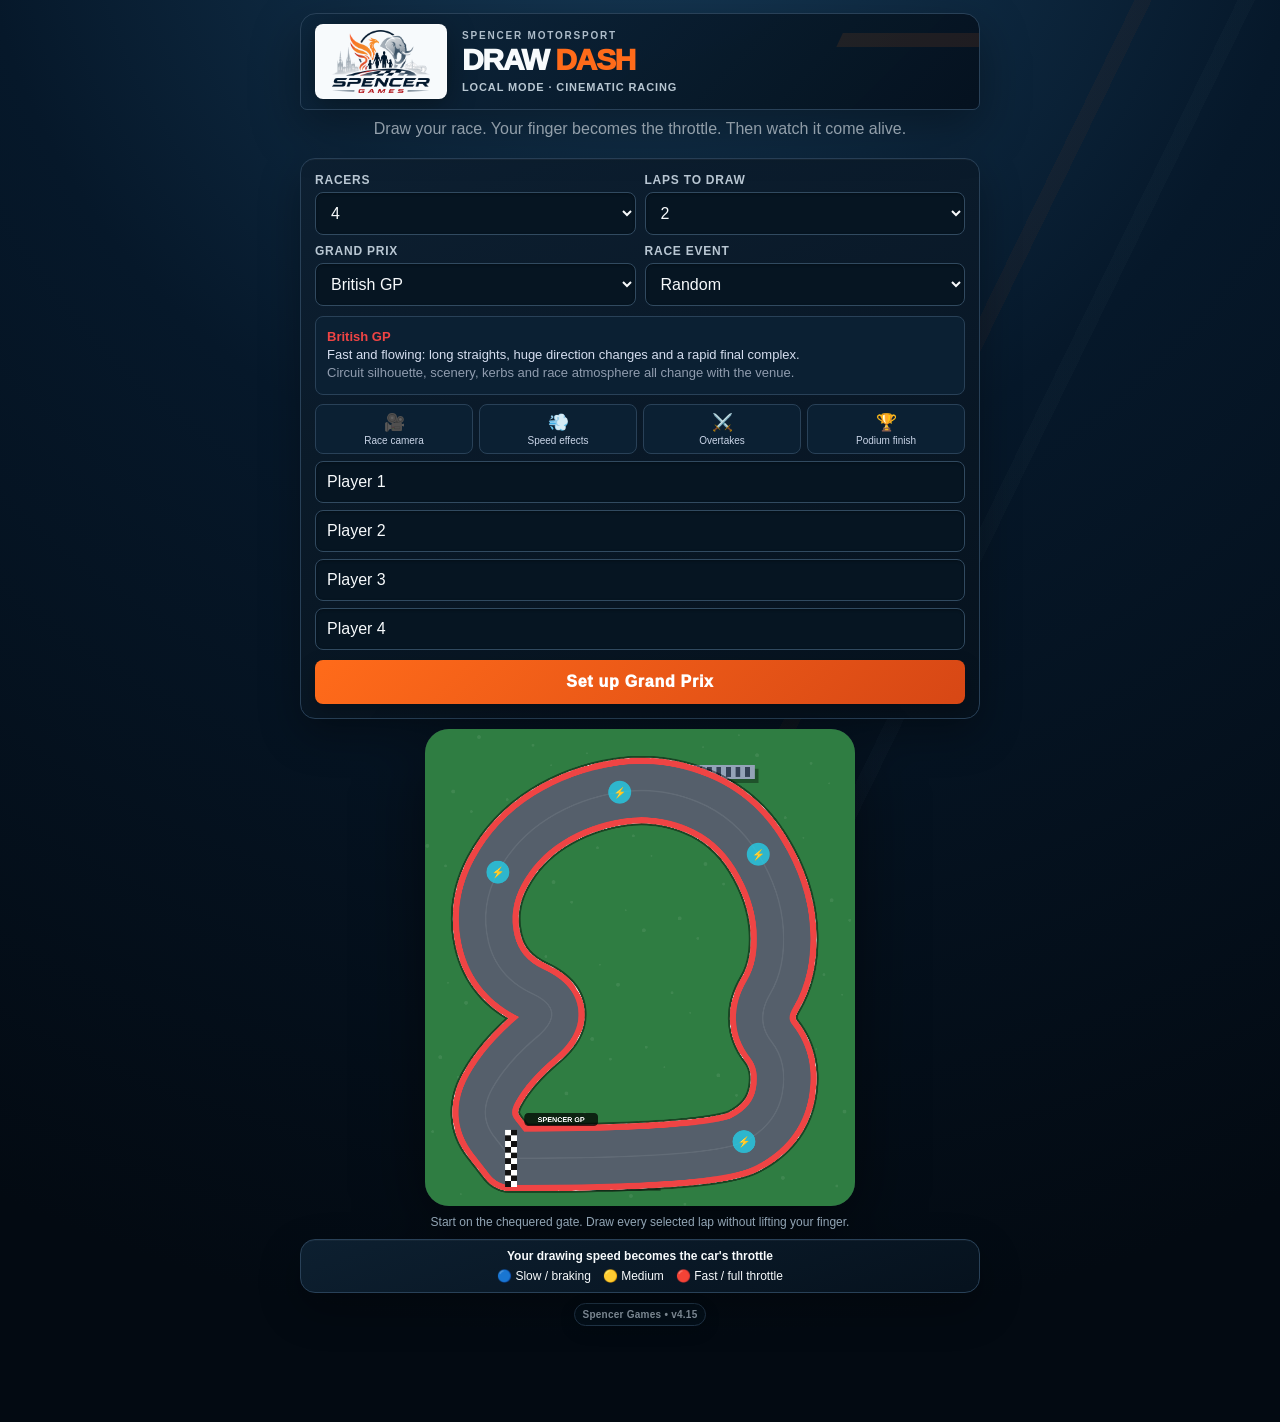
==== commit b9de684d: "Add files via upload" ====
--- a/draw-dash/index.html
+++ b/draw-dash/index.html
@@ -35,7 +35,7 @@
 @media(max-width:520px){h1{font-size:29px}.hero{padding-bottom:4px}.sub{font-size:13px}.featureStrip{grid-template-columns:repeat(2,1fr)}.grid2{gap:7px}canvas{border-radius:18px}.play-view .hero{display:none}.play-view .panel{padding:10px;margin-bottom:7px}.play-view #drawPanel,.play-view #racePanel{position:sticky;top:max(5px,env(safe-area-inset-top));z-index:4}}
 </style>
 <link rel="stylesheet" href="../assets/spencer-theme.css?v=4.12">
-<script src="/version.js?v=4.12"></script>
+<script src="/version.js?v=4.15"></script>
 </head>
 <body class="sg-corporate sg-standalone setup-view">
 <div class="app">
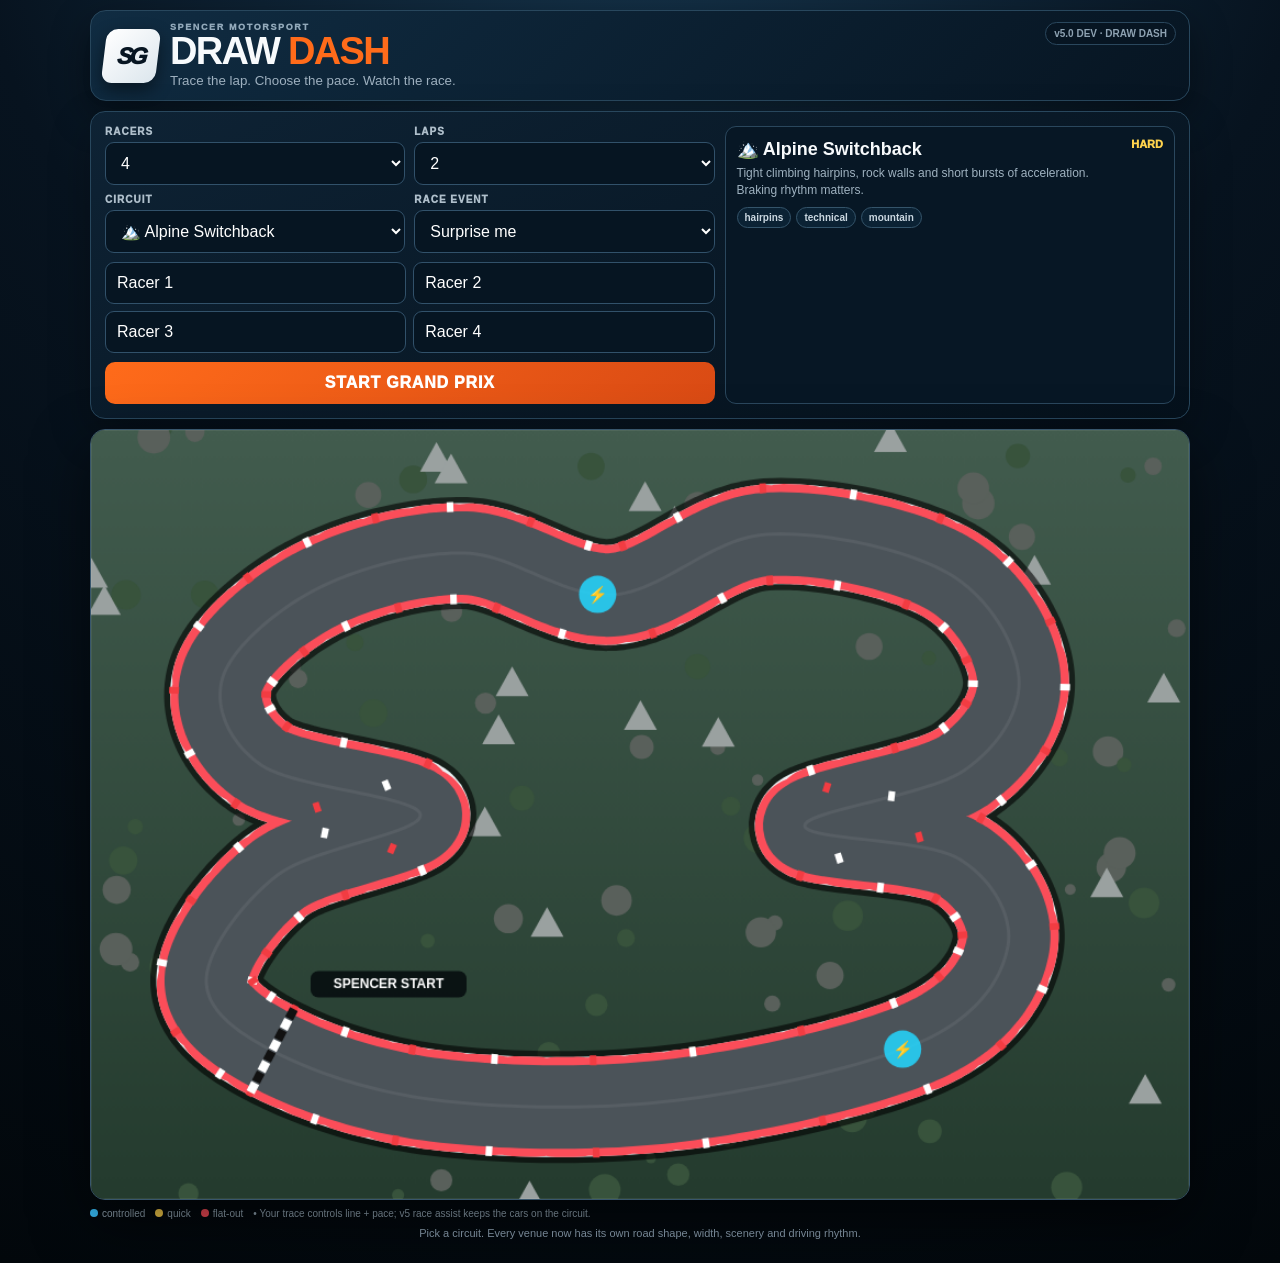
==== commit 77f0c305: "Add files via upload" ====
--- a/draw-dash/index.html
+++ b/draw-dash/index.html
@@ -4,204 +4,169 @@
 <meta charset="utf-8">
 <meta name="viewport" content="width=device-width,initial-scale=1,viewport-fit=cover,user-scalable=no">
 <meta name="apple-mobile-web-app-capable" content="yes">
-<meta name="theme-color" content="#06182a">
-<title>Spencer Games | Draw Dash</title>
+<meta name="theme-color" content="#07131f">
+<title>Spencer Games | Draw Dash v5</title>
 <style>
+:root{--navy:#07131f;--panel:#0b1c2b;--panel2:#10283a;--line:#28475d;--white:#f7fafc;--silver:#a8bac8;--orange:#ff6b1a;--gold:#ffd34d;--green:#34d399;--red:#fb4d59;--blue:#38bdf8}
 *{box-sizing:border-box;-webkit-tap-highlight-color:transparent}
-html,body{margin:0;min-height:100%;background:radial-gradient(circle at 50% -10%,#1e3a8a 0,#0b1630 35%,#050914 72%);color:#fff;font-family:-apple-system,BlinkMacSystemFont,"Segoe UI",sans-serif}
-body{padding:max(10px,env(safe-area-inset-top)) 10px max(96px,env(safe-area-inset-bottom));overflow-x:hidden}
-.app{max-width:680px;margin:auto}
-.hero{position:relative;text-align:center;padding:3px 0 8px}
-h1{margin:0;font-size:34px;letter-spacing:-1.5px;font-weight:1000;background:linear-gradient(90deg,#fff,#fde68a,#fb923c,#fff);background-size:220% auto;-webkit-background-clip:text;background-clip:text;color:transparent;animation:shine 5s linear infinite}
-.sub{text-align:center;color:#b8c5dc;margin:5px 0 12px}
-.goldTag{display:inline-flex;gap:6px;align-items:center;margin-top:7px;padding:5px 10px;border-radius:999px;background:linear-gradient(135deg,rgba(250,204,21,.18),rgba(249,115,22,.12));border:1px solid rgba(250,204,21,.26);font-size:11px;font-weight:900;color:#fde68a}
-.panel{background:linear-gradient(180deg,rgba(17,29,52,.96),rgba(9,17,33,.96));border:1px solid rgba(255,255,255,.10);border-radius:22px;padding:14px;margin-bottom:10px;box-shadow:0 18px 48px rgba(0,0,0,.32),inset 0 1px 0 rgba(255,255,255,.04)}
-.grid2{display:grid;grid-template-columns:1fr 1fr;gap:9px}.row{display:flex;gap:8px}
-label{display:block;color:#c5d0e5;font-size:12px;font-weight:900;margin-bottom:5px;letter-spacing:.2px}
-select,input,button{font:inherit}select,input{width:100%;border:1px solid rgba(255,255,255,.13);border-radius:12px;padding:11px;background:#0a1426;color:#fff;outline:none}
-button{border:0;border-radius:14px;padding:13px;font-weight:1000;touch-action:manipulation;box-shadow:inset 0 1px 0 rgba(255,255,255,.14),0 7px 18px rgba(0,0,0,.18)}button:disabled{opacity:.42}.primary{background:linear-gradient(135deg,#facc15,#f97316);color:#111827}.good{background:linear-gradient(135deg,#22c55e,#15803d);color:#fff}.danger{background:linear-gradient(135deg,#ef4444,#b91c1c);color:#fff}.secondary{background:#283956;color:#fff}.hidden{display:none!important}
-#status,#raceStatus{text-align:center;font-weight:1000;min-height:24px}#playerCard{text-align:center;font-size:21px;font-weight:1000}.small{font-size:12px;color:#aab7ce;text-align:center;margin-top:7px}.badge{display:inline-block;background:#263754;border:1px solid rgba(255,255,255,.06);border-radius:999px;padding:5px 9px;margin:2px;font-size:11px;font-weight:900;text-transform:capitalize}
-#scores{display:grid;grid-template-columns:repeat(2,1fr);gap:7px;margin-top:8px}.score{position:relative;overflow:hidden;background:#182841;border-radius:13px;padding:9px;font-size:12px;border:1px solid rgba(255,255,255,.06)}.scoreLeader{box-shadow:0 0 0 1px rgba(250,204,21,.4),0 0 22px rgba(250,204,21,.13)}
-canvas{display:block;width:min(100%,610px);height:auto;margin:0 auto;border-radius:24px;touch-action:none;box-shadow:0 24px 70px rgba(0,0,0,.48),inset 0 0 0 1px rgba(255,255,255,.10);background:#07111f}
-.setup-view canvas{width:min(100%,430px)}
-.play-view canvas{width:min(100%,calc((100dvh - 215px)*.9))}
-#gameHint{max-width:610px;margin:8px auto 0;line-height:1.35}
-body #sg-build-version{position:static!important;display:table!important;margin:10px auto 0!important;transform:none!important;opacity:.8}
-#results{display:grid;gap:8px}.result{display:flex;justify-content:space-between;align-items:center;background:linear-gradient(135deg,#1b2d49,#132139);border:1px solid rgba(255,255,255,.07);border-radius:14px;padding:12px}.result:first-child{border-color:rgba(250,204,21,.35);box-shadow:0 0 24px rgba(250,204,21,.08)}.winner{text-align:center;font-size:27px;font-weight:1000;margin:4px 0 10px}.trackHelp{position:relative;overflow:hidden;background:#0d1a30;border-radius:15px;padding:11px;color:#d6def0;line-height:1.4;font-size:13px;margin-top:10px;border:1px solid rgba(255,255,255,.06)}.trackHelp:after{content:"";position:absolute;inset:0;background:linear-gradient(120deg,transparent 0,rgba(255,255,255,.05) 45%,transparent 65%);transform:translateX(-100%);animation:sweep 5s infinite}
-.featureStrip{display:grid;grid-template-columns:repeat(4,1fr);gap:6px;margin-top:9px}.feature{background:#0d1930;border-radius:11px;padding:7px 5px;text-align:center;font-size:10px;color:#cad5e8;border:1px solid rgba(255,255,255,.05)}.feature b{display:block;font-size:17px;margin-bottom:2px}
-.shake{animation:shake .18s linear 1}.pulseGold{animation:pulseGold .8s ease 1}
-@keyframes shake{0%{transform:translate(0)}25%{transform:translate(-4px,2px)}50%{transform:translate(4px,-2px)}75%{transform:translate(-3px,1px)}100%{transform:translate(0)}}
-@keyframes shine{to{background-position:220% center}}@keyframes sweep{0%,65%{transform:translateX(-120%)}85%,100%{transform:translateX(120%)}}@keyframes pulseGold{50%{box-shadow:0 0 0 3px rgba(250,204,21,.18),0 0 30px rgba(250,204,21,.35)}}
-@media(max-width:520px){h1{font-size:29px}.hero{padding-bottom:4px}.sub{font-size:13px}.featureStrip{grid-template-columns:repeat(2,1fr)}.grid2{gap:7px}canvas{border-radius:18px}.play-view .hero{display:none}.play-view .panel{padding:10px;margin-bottom:7px}.play-view #drawPanel,.play-view #racePanel{position:sticky;top:max(5px,env(safe-area-inset-top));z-index:4}}
+html,body{margin:0;min-height:100%;background:radial-gradient(circle at 50% -15%,#173851 0,#07131f 43%,#02070b 100%);color:var(--white);font-family:Inter,-apple-system,BlinkMacSystemFont,"Segoe UI",sans-serif}
+body{padding:max(10px,env(safe-area-inset-top)) 10px max(22px,env(safe-area-inset-bottom));overscroll-behavior:none}
+button,input,select{font:inherit}.hidden{display:none!important}.app{width:min(1100px,100%);margin:auto}.topbar{display:flex;align-items:center;gap:12px;padding:11px 13px;background:linear-gradient(135deg,#102c42,#071522);border:1px solid var(--line);border-radius:16px;margin-bottom:10px;box-shadow:0 15px 38px #0006}.mark{width:54px;height:54px;border-radius:11px;display:grid;place-items:center;background:linear-gradient(135deg,#fff,#dce6ed);color:#071522;font-size:23px;font-weight:1000;font-style:italic;letter-spacing:-3px;transform:skewX(-7deg);box-shadow:0 7px 17px #0007}.brand{min-width:0}.eyebrow{font-size:9px;color:#92a9ba;font-weight:1000;letter-spacing:.18em}.brand h1{margin:1px 0 2px;font-size:clamp(26px,6vw,38px);line-height:.95;letter-spacing:-.045em}.brand h1 em{color:var(--orange);font-style:normal}.brand small{color:#9eb0bf}.build{margin-left:auto;align-self:flex-start;color:#8ea2b2;font-size:10px;font-weight:900;border:1px solid #2a475d;border-radius:999px;padding:5px 8px;background:#071522}.panel{background:linear-gradient(155deg,rgba(14,35,53,.98),rgba(5,17,28,.99));border:1px solid var(--line);border-radius:15px;padding:14px;margin-bottom:10px;box-shadow:0 16px 40px #0004}.setupGrid{display:grid;grid-template-columns:1.15fr .85fr;gap:10px}.fields{display:grid;grid-template-columns:repeat(2,1fr);gap:9px}.field label{display:block;font-size:10px;font-weight:1000;letter-spacing:.1em;text-transform:uppercase;color:#afbfcb;margin-bottom:5px}.field input,.field select{width:100%;border:1px solid #31516a;border-radius:9px;background:#061522;color:#fff;padding:11px;outline:none}.field input:focus,.field select:focus{border-color:var(--orange);box-shadow:0 0 0 3px #ff6b1a22}.trackInfo{padding:11px;border:1px solid #2a475d;border-radius:11px;background:#071725;min-height:98px}.trackInfoTop{display:flex;align-items:flex-start;justify-content:space-between;gap:8px}.trackInfo h2{margin:0;font-size:18px}.trackInfo p{margin:5px 0 0;color:#9fb2c0;font-size:12px;line-height:1.42}.chips{display:flex;flex-wrap:wrap;gap:5px;margin-top:8px}.chip{border:1px solid #34546a;border-radius:999px;padding:4px 7px;font-size:10px;font-weight:900;color:#cbd8e1;background:#0b2234}.difficulty{color:var(--gold);font-weight:1000;font-size:11px;white-space:nowrap}.names{display:grid;grid-template-columns:repeat(2,1fr);gap:7px;margin-top:9px}.primary,.secondary,.danger,.good{border:0;border-radius:10px;padding:12px 14px;font-weight:1000;text-transform:uppercase;letter-spacing:.05em;cursor:pointer}.primary{background:linear-gradient(135deg,var(--orange),#d94a14);color:#fff}.secondary{background:#15334a;color:#fff;border:1px solid #38566d}.danger{background:linear-gradient(135deg,#fb4d59,#b91c2d);color:#fff}.good{background:linear-gradient(135deg,#34d399,#15865e);color:#04130d}.primary:disabled,.secondary:disabled,.danger:disabled,.good:disabled{opacity:.38;cursor:default}.wide{width:100%;margin-top:9px}.canvasShell{position:relative;border:1px solid #38566c;border-radius:15px;overflow:hidden;background:#0a1015;box-shadow:0 22px 56px #0008}.canvasShell:after{content:"";position:absolute;inset:0;pointer-events:none;box-shadow:inset 0 0 0 1px #fff1}.canvasWrap{width:100%;aspect-ratio:10/7}.canvasWrap canvas{display:block;width:100%;height:100%;touch-action:none;user-select:none}.cornerHud{position:absolute;z-index:4;top:10px;left:10px;right:10px;display:flex;justify-content:space-between;pointer-events:none}.hudBlock{background:#02070bcc;border:1px solid #ffffff20;border-radius:11px;padding:8px 10px;backdrop-filter:blur(5px);min-width:118px}.hudBlock strong{display:block;font-size:17px}.hudBlock small{color:#b7c5cf;font-weight:800}.hudBlock.right{text-align:right}.raceBanner{position:absolute;left:50%;top:13px;transform:translateX(-50%);z-index:5;background:#02070bd9;border:1px solid #ffffff24;border-radius:999px;padding:8px 14px;font-weight:1000;font-size:12px;letter-spacing:.05em;pointer-events:none}.drawProgress{height:7px;border-radius:999px;background:#06101a;overflow:hidden;border:1px solid #29475d;margin-top:9px}.drawProgress>div{height:100%;width:0;background:linear-gradient(90deg,#38bdf8,#34d399,#ffd34d,#ff6b1a);transition:width .08s linear}.controls{display:flex;gap:8px;margin-top:9px}.controls>*{flex:1}.status{text-align:center;min-height:21px;color:#e0e8ee;font-size:12px;font-weight:850;margin-top:7px}.metrics{display:grid;grid-template-columns:repeat(4,1fr);gap:6px;margin-top:8px}.metric{padding:8px 5px;background:#071725;border:1px solid #29475d;border-radius:8px;text-align:center}.metric span{display:block;color:#8399aa;font-size:9px;text-transform:uppercase;font-weight:900;letter-spacing:.07em}.metric b{display:block;margin-top:2px;font-size:16px}.scores{display:grid;grid-template-columns:repeat(4,1fr);gap:6px;margin-top:9px}.score{padding:9px;border:1px solid #29475d;border-radius:9px;background:#071725}.score.leader{border-color:#ff6b1a;box-shadow:0 0 0 1px #ff6b1a55}.score b{display:block;font-size:12px}.score small{color:#93a7b6;font-size:10px}.results{display:grid;gap:7px}.result{display:grid;grid-template-columns:44px 1fr auto;gap:8px;align-items:center;padding:10px;border:1px solid #29475d;border-radius:9px;background:#071725}.result:first-child{border-color:#ff6b1a;background:linear-gradient(90deg,#ff6b1a18,#071725 36%)}.place{font-size:21px;font-weight:1000;color:var(--gold)}.result small{color:#8fa3b4}.help{color:#8fa3b4;font-size:11px;text-align:center;line-height:1.4;margin:7px 0 0}.home{display:none}.trackLegend{display:flex;gap:10px;flex-wrap:wrap;margin-top:8px;color:#95a8b6;font-size:10px}.legendDot{display:inline-block;width:8px;height:8px;border-radius:50%;margin-right:4px}.countdown{position:absolute;inset:0;display:grid;place-items:center;z-index:8;pointer-events:none}.countdownBox{display:flex;gap:10px;padding:15px 18px;border-radius:16px;background:#02070be8;border:1px solid #ffffff25;box-shadow:0 20px 50px #0008}.light{width:34px;height:34px;border-radius:50%;background:#351014;border:3px solid #6b2228;box-shadow:inset 0 0 9px #000}.light.on{background:#ff3446;border-color:#ff8791;box-shadow:0 0 22px #ff3446}.goText{font-size:58px;font-weight:1000;color:#eafff0;text-shadow:0 0 28px #34d399}.winnerBurst{position:absolute;inset:0;display:grid;place-items:center;z-index:7;background:#02070b6b;pointer-events:none}.winnerBurst div{text-align:center;text-shadow:0 5px 22px #000}.winnerBurst strong{display:block;font-size:clamp(34px,7vw,68px);letter-spacing:-.05em}.winnerBurst span{display:block;color:var(--gold);font-size:clamp(18px,3.5vw,31px);font-weight:1000}.weather{position:absolute;inset:0;pointer-events:none;z-index:2;overflow:hidden}.rain{position:absolute;width:2px;height:18px;background:#dceeff77;transform:rotate(15deg)}
+@media(max-width:760px){body{padding:6px 6px max(16px,env(safe-area-inset-bottom))}.topbar{padding:8px 9px;margin-bottom:6px}.mark{width:44px;height:44px;font-size:19px}.brand small{display:none}.build{font-size:9px;padding:4px 7px}.panel{padding:10px;margin-bottom:7px}.setupGrid{grid-template-columns:1fr}.fields{gap:6px}.trackInfo{min-height:auto}.names{gap:5px}.canvasShell{border-radius:11px}.hudBlock{min-width:90px;padding:6px 8px}.hudBlock strong{font-size:14px}.hudBlock small{font-size:9px}.raceBanner{top:7px;padding:6px 10px;font-size:10px}.metrics,.scores{grid-template-columns:repeat(2,1fr)}.controls{gap:6px}.primary,.secondary,.danger,.good{padding:11px 9px;font-size:12px}.help{font-size:10px}}
+@media(max-width:480px){.fields{grid-template-columns:1fr 1fr}.names{grid-template-columns:1fr 1fr}.trackInfo p{font-size:11px}.trackInfo h2{font-size:16px}.topbar{border-radius:12px}.canvasWrap{aspect-ratio:10/7}.countdownBox{padding:11px 13px}.light{width:27px;height:27px}.goText{font-size:48px}}
+body #sg-build-version{display:none!important}
 </style>
-<link rel="stylesheet" href="../assets/spencer-theme.css?v=4.12">
-<script src="/version.js?v=4.15"></script>
+<script src="/version.js?v=5.0-dev"></script>
 </head>
-<body class="sg-corporate sg-standalone setup-view">
+<body>
 <div class="app">
-<div class="hero">
-  <div class="sg-brandbar">
-    <img class="sg-brand-logo" src="../assets/spencer-games-intro.png" alt="Spencer Games">
-    <div class="sg-brand-copy">
-      <span>SPENCER MOTORSPORT</span>
-      <h1>DRAW <em>DASH</em></h1>
-      <small>Local mode · cinematic racing</small>
+  <header class="topbar">
+    <div class="mark">SG</div>
+    <div class="brand"><div class="eyebrow">SPENCER MOTORSPORT</div><h1>DRAW <em>DASH</em></h1><small>Trace the lap. Choose the pace. Watch the race.</small></div>
+    <div class="build" id="buildBadge">v5.0 DEV</div>
+  </header>
+
+  <section id="setupPanel" class="panel">
+    <div class="setupGrid">
+      <div>
+        <div class="fields">
+          <div class="field"><label>Racers</label><select id="playerCount"><option>2</option><option>3</option><option selected>4</option></select></div>
+          <div class="field"><label>Laps</label><select id="lapCount"><option>1</option><option selected>2</option><option>3</option><option>5</option></select></div>
+          <div class="field"><label>Circuit</label><select id="trackSelect">
+<option value="alpine" selected>🏔️ Alpine Switchback</option>
+<option value="coast">🌊 Sunset Coast</option>
+<option value="metro">🌃 Metro Midnight</option>
+<option value="forest">🌲 Forest Rush</option>
+<option value="desert">🌙 Desert Velocity</option>
+<option value="stadium">🏟️ Spencer Stadium</option>
+</select></div>
+          <div class="field"><label>Race event</label><select id="eventSelect"><option value="random" selected>Surprise me</option><option value="clear">Clean race</option><option value="rain">Wet race</option><option value="boost">Boost battle</option><option value="oil">Slippery track</option></select></div>
+        </div>
+        <div id="nameFields" class="names"></div>
+        <button id="setupStart" class="primary wide">Start Grand Prix</button>
+      </div>
+      <div id="trackInfo" class="trackInfo"><div class="trackInfoTop"><div><h2>🏔️ Alpine Switchback</h2><p>Tight climbing hairpins, rock walls and short bursts of acceleration. Braking rhythm matters.</p></div><div class="difficulty">HARD</div></div><div class="chips"><span class="chip">hairpins</span><span class="chip">technical</span><span class="chip">mountain</span></div></div>
     </div>
+  </section>
+
+  <section id="drawPanel" class="panel hidden">
+    <div class="trackInfoTop"><div><h2 id="driverTitle">Driver</h2><p id="driverPrompt">Trace the circuit.</p></div><div class="difficulty" id="drawLapLabel">Lap 1 / 2</div></div>
+    <div class="drawProgress"><div id="drawProgressBar"></div></div>
+    <div class="controls"><button id="drawReset" class="secondary">Reset trace</button><button id="drawSave" class="good" disabled>Lock in run</button></div>
+    <div id="drawStatus" class="status">Touch the start line and trace clockwise.</div>
+    <div class="metrics"><div class="metric"><span>Accuracy</span><b id="mAccuracy">—</b></div><div class="metric"><span>Smooth</span><b id="mSmooth">—</b></div><div class="metric"><span>Pace</span><b id="mPace">—</b></div><div class="metric"><span>Errors</span><b id="mErrors">—</b></div></div>
+  </section>
+
+  <section id="racePanel" class="panel hidden">
+    <div class="trackInfoTop"><div><h2>Grid ready</h2><p id="raceDetail">All routes locked in.</p></div><div class="difficulty" id="eventBadge">CLEAR</div></div>
+    <div id="scoreCards" class="scores"></div>
+    <div class="controls"><button id="raceStart" class="danger">Start race</button><button id="raceReset" class="secondary">New setup</button></div>
+  </section>
+
+  <section id="resultsPanel" class="panel hidden">
+    <div class="trackInfoTop"><div><h2 id="winnerTitle">Winner</h2><p id="resultSub">Official result</p></div><div class="difficulty">FINAL</div></div>
+    <div id="results" class="results"></div>
+    <div class="controls"><button id="replay" class="primary">Replay race</button><button id="newRace" class="secondary">New race</button></div>
+  </section>
+
+  <div class="canvasShell">
+    <div class="canvasWrap"><canvas id="game" width="1000" height="700"></canvas></div>
+    <div id="raceHud" class="cornerHud hidden"><div class="hudBlock"><small>LEADER</small><strong id="hudLeader">—</strong><small id="hudLap">Lap 1 / 2</small></div><div class="hudBlock right"><small>RACE TIME</small><strong id="hudTime">00.00</strong><small id="hudTrack">Circuit</small></div></div>
+    <div id="raceBanner" class="raceBanner hidden">READY</div>
+    <div id="countdown" class="countdown hidden"><div id="countdownBox" class="countdownBox"><div class="light"></div><div class="light"></div><div class="light"></div><div class="light"></div><div class="light"></div></div></div>
+    <div id="winnerBurst" class="winnerBurst hidden"><div><strong>🏁 FINISH</strong><span id="burstName"></span></div></div>
+    <div id="weatherLayer" class="weather"></div>
   </div>
-  <p class="sub">Draw your race. Your finger becomes the throttle. Then watch it come alive.</p>
+  <div class="trackLegend"><span><i class="legendDot" style="background:#38bdf8"></i>controlled</span><span><i class="legendDot" style="background:#ffd34d"></i>quick</span><span><i class="legendDot" style="background:#fb4d59"></i>flat-out</span><span>• Your trace controls line + pace; v5 race assist keeps the cars on the circuit.</span></div>
+  <p class="help" id="helpText">Pick a circuit. Every venue now has its own road shape, width, scenery and driving rhythm.</p>
 </div>
-
-<section id="setupPanel" class="panel">
-  <div class="grid2">
-    <div><label>Racers</label><select id="playerCount"><option>2</option><option>3</option><option selected>4</option></select></div>
-    <div><label>Laps to draw</label><select id="lapCount"><option>1</option><option selected>2</option><option>3</option><option>5</option></select></div>
-    <div><label>Grand Prix</label><select id="trackSelect">
-      <option value="silverstone">British GP</option><option value="monza">Italian GP</option><option value="spa">Ardennes GP</option><option value="monaco">Harbour Street GP</option><option value="bahrain">Desert Night GP</option>
-    </select></div>
-    <div><label>Race event</label><select id="eventSelect"><option value="random" selected>Random</option><option value="clear">Clean Race</option><option value="rain">Heavy Rain</option><option value="boost">Double Boost</option><option value="oil">Oil Everywhere</option><option value="wind">Strong Wind</option></select></div>
-  </div>
-  <div id="trackHelp" class="trackHelp"></div>
-  <div class="featureStrip"><div class="feature"><b>🎥</b>Race camera</div><div class="feature"><b>💨</b>Speed effects</div><div class="feature"><b>⚔️</b>Overtakes</div><div class="feature"><b>🏆</b>Podium finish</div></div>
-  <div id="nameFields"></div>
-  <button id="startGame" class="primary" style="width:100%;margin-top:10px">Set up Grand Prix</button>
-</section>
-
-<section id="drawPanel" class="panel hidden">
-  <div id="playerCard"></div><div id="status"></div>
-  <div class="row" style="margin-top:10px"><button id="drawBtn" class="primary">Start drawing</button><button id="saveBtn" class="good" disabled>Save route</button></div>
-  <div id="metrics" class="small">Smoothness — · Pace — · Risk — · Crossings —</div>
-</section>
-
-<section id="racePanel" class="panel hidden">
-  <div id="raceStatus">Grid forming</div><div id="badges" style="text-align:center"></div><div id="scores"></div>
-  <div class="row" style="margin-top:10px"><button id="raceBtn" class="danger">🏁 Start Grand Prix</button><button id="newBtn" class="secondary">New setup</button></div>
-</section>
-
-<section id="resultsPanel" class="panel hidden">
-  <div id="winner" class="winner"></div><div id="results"></div>
-  <div class="row" style="margin-top:10px"><button id="replayBtn" class="primary">🎬 Replay race</button><button id="newRaceBtn" class="secondary">New race</button></div>
-</section>
-
-<canvas id="canvas" width="900" height="1000"></canvas>
-<div id="gameHint" class="small">Start on the chequered gate. Draw every selected lap without lifting your finger.</div>
-<div class="panel" style="padding:9px;margin-top:8px"><div style="text-align:center;font-size:12px;font-weight:900">Your drawing speed becomes the car's throttle</div><div style="display:flex;justify-content:center;gap:12px;margin-top:6px;font-size:12px"><span>🔵 Slow / braking</span><span>🟡 Medium</span><span>🔴 Fast / full throttle</span></div></div>
-</div>
-
+<noscript><div style="max-width:1100px;margin:10px auto;padding:14px;border:1px solid #ff6b1a;border-radius:12px;background:#2a1208;color:#fff;font:700 14px/1.4 -apple-system,BlinkMacSystemFont,Segoe UI,sans-serif">This preview needs JavaScript. On iPhone, open the hosted Spencer Games preview in Safari rather than using the Files/Quick Look preview.</div></noscript>
 <script>
 (function(){
-"use strict";
-var $=function(id){return document.getElementById(id)};
-var canvas=$("canvas"),ctx=canvas.getContext("2d");
-var playerCount=$("playerCount"),lapCount=$("lapCount"),trackSelect=$("trackSelect"),eventSelect=$("eventSelect");
-var setupPanel=$("setupPanel"),drawPanel=$("drawPanel"),racePanel=$("racePanel"),resultsPanel=$("resultsPanel");
-var nameFields=$("nameFields"),trackHelp=$("trackHelp"),status=$("status"),metrics=$("metrics"),playerCard=$("playerCard");
-var raceStatus=$("raceStatus"),badges=$("badges"),scores=$("scores"),winner=$("winner"),results=$("results");
-var startGame=$("startGame"),drawBtn=$("drawBtn"),saveBtn=$("saveBtn"),raceBtn=$("raceBtn"),newBtn=$("newBtn"),replayBtn=$("replayBtn"),newRaceBtn=$("newRaceBtn");
+'use strict';
+const $=id=>document.getElementById(id), canvas=$('game'), ctx=canvas.getContext('2d');
+const W=canvas.width,H=canvas.height,TAU=Math.PI*2;
+const setupPanel=$('setupPanel'),drawPanel=$('drawPanel'),racePanel=$('racePanel'),resultsPanel=$('resultsPanel');
+const playerCount=$('playerCount'),lapCount=$('lapCount'),trackSelect=$('trackSelect'),eventSelect=$('eventSelect'),nameFields=$('nameFields'),trackInfo=$('trackInfo');
+const COLORS=['#fb4d59','#38bdf8','#ffd34d','#a78bfa'];
+const CAR_NAMES=['Falcon','Vortex','Comet','Phantom'];
+const TRACKS={
+ alpine:{name:'Alpine Switchback',icon:'🏔️',difficulty:'HARD',theme:'alpine',width:76,speed:1.00,seed:11,desc:'Tight climbing hairpins, rock walls and short bursts of acceleration. Braking rhythm matters.',tags:['hairpins','technical','mountain'],ctrl:[[165,565],[315,610],[535,610],[760,555],[835,470],[790,390],[650,360],[795,310],[845,225],[780,130],[615,95],[475,150],[340,112],[205,145],[120,225],[155,305],[300,350],[170,405],[105,500]]},
+ coast:{name:'Sunset Coast',icon:'🌊',difficulty:'MEDIUM',theme:'coast',width:92,speed:1.08,seed:23,desc:'Wide, fast and flowing. Long sweeping corners reward confidence and a smooth finger.',tags:['fast','sweeping','coastal'],ctrl:[[160,550],[300,610],[560,620],[785,560],[875,435],[830,285],[710,165],[535,110],[355,125],[205,190],[105,315],[120,445]]},
+ metro:{name:'Metro Midnight',icon:'🌃',difficulty:'HARD',theme:'metro',width:70,speed:.95,seed:37,desc:'A stop-start street circuit with square turns, a tunnel section and almost no room for mistakes.',tags:['street','narrow','braking'],ctrl:[[155,565],[390,610],[690,605],[835,535],[815,430],[675,405],[790,330],[795,215],[680,130],[505,145],[430,245],[305,245],[205,175],[120,245],[145,365],[290,405],[150,470]]},
+ forest:{name:'Forest Rush',icon:'🌲',difficulty:'MEDIUM',theme:'forest',width:82,speed:1.02,seed:51,desc:'Rapid direction changes through the trees with one huge outside sweeper and a tricky final section.',tags:['rhythm','mixed','forest'],ctrl:[[145,560],[330,615],[560,595],[765,520],[840,405],[790,280],[650,180],[500,115],[335,160],[205,115],[115,205],[155,315],[315,330],[190,390],[110,485]]},
+ desert:{name:'Desert Velocity',icon:'🌙',difficulty:'FAST',theme:'desert',width:98,speed:1.13,seed:68,desc:'Floodlit flat-out straights wrapped around a technical infield. The quickest circuit in the pack.',tags:['top speed','night','infield'],ctrl:[[145,565],[430,615],[760,600],[865,515],[850,370],[770,305],[620,300],[765,235],[760,135],[580,95],[350,105],[155,150],[95,275],[155,365],[330,385],[205,455],[100,515]]},
+ stadium:{name:'Spencer Stadium',icon:'🏟️',difficulty:'CHAOS',theme:'stadium',width:86,speed:.98,seed:89,desc:'Compact arena racing: two bowls, an infield crossover illusion and constant overtaking opportunities.',tags:['short','spectator','chaos'],ctrl:[[170,555],[350,605],[610,595],[810,530],[835,410],[745,335],[585,365],[685,270],[635,155],[470,120],[350,215],[245,135],[125,210],[145,335],[285,370],[155,445],[105,520]]}
+};
+let selectedTrack=TRACKS.alpine,selectedEvent='clear',selectedLaps=2,racers=[],current=0,mode='setup',drawing=false,trace=[],traceState=null,trackData=null,trackLayer=null,eventObjects={boosts:[],oil:[]};
+let raceRunning=false,raceStartTime=0,lastFrame=0,raf=0,countdownToken=0,particles=[],winnerFlashUntil=0;
 
-var COLORS=["#ef4444","#38bdf8","#facc15","#a78bfa"];
-var CAR_CLASSES=[{name:"Formula",top:1.16,grip:.82,accel:1.12},{name:"Rally",top:.91,grip:1.22,accel:.88},{name:"GT",top:1.05,grip:1.03,accel:1.03},{name:"Touring",top:.97,grip:1.10,accel:.95}];
+function notify(phase){try{parent.postMessage({type:'SPENCER_DRAW_DASH_STATE',active:true,phase},'*')}catch(e){}}
+function showMode(next){mode=next;setupPanel.classList.toggle('hidden',next!=='setup');drawPanel.classList.toggle('hidden',next!=='draw');racePanel.classList.toggle('hidden',next!=='race');resultsPanel.classList.toggle('hidden',next!=='results');notify(next);render();}
+function seeded(seed){let x=seed|0;return()=>{x=(x*1664525+1013904223)|0;return((x>>>0)/4294967296)}}
+function catmull(p0,p1,p2,p3,t){const t2=t*t,t3=t2*t;return [0.5*((2*p1[0])+(-p0[0]+p2[0])*t+(2*p0[0]-5*p1[0]+4*p2[0]-p3[0])*t2+(-p0[0]+3*p1[0]-3*p2[0]+p3[0])*t3),0.5*((2*p1[1])+(-p0[1]+p2[1])*t+(2*p0[1]-5*p1[1]+4*p2[1]-p3[1])*t2+(-p0[1]+3*p1[1]-3*p2[1]+p3[1])*t3)]}
+function buildTrackData(track){const c=track.ctrl,n=c.length,samples=[];for(let i=0;i<n;i++){const p0=c[(i-1+n)%n],p1=c[i],p2=c[(i+1)%n],p3=c[(i+2)%n];for(let j=0;j<24;j++){const p=catmull(p0,p1,p2,p3,j/24);samples.push({x:p[0],y:p[1]})}}let total=0;for(let i=0;i<samples.length;i++){const prev=samples[(i-1+samples.length)%samples.length],cur=samples[i],next=samples[(i+1)%samples.length];if(i>0)total+=Math.hypot(cur.x-prev.x,cur.y-prev.y);cur.d=total;cur.a=Math.atan2(next.y-prev.y,next.x-prev.x);cur.nx=-Math.sin(cur.a);cur.ny=Math.cos(cur.a)}const closing=Math.hypot(samples[0].x-samples[samples.length-1].x,samples[0].y-samples[samples.length-1].y);total+=closing;for(let i=0;i<samples.length;i++){const p0=samples[(i-3+samples.length)%samples.length],p1=samples[i],p2=samples[(i+3)%samples.length];let da=Math.abs(Math.atan2(p2.y-p1.y,p2.x-p1.x)-Math.atan2(p1.y-p0.y,p1.x-p0.x));if(da>Math.PI)da=TAU-da;p1.curve=Math.min(1,da/1.1)}return {samples,total,count:samples.length}}
+function trackPointAtDistance(d){const td=trackData,lap=((d%td.total)+td.total)%td.total;let lo=0,hi=td.samples.length-1;while(lo<hi){const m=(lo+hi)>>1;if(td.samples[m].d<lap)lo=m+1;else hi=m}let i=Math.max(1,lo),a=td.samples[i-1],b=td.samples[i],span=Math.max(.001,b.d-a.d),t=(lap-a.d)/span;let ang=a.a+((((b.a-a.a)+Math.PI*3)%TAU)-Math.PI)*t;return{x:a.x+(b.x-a.x)*t,y:a.y+(b.y-a.y)*t,a:ang,nx:-Math.sin(ang),ny:Math.cos(ang),curve:a.curve+(b.curve-a.curve)*t,index:i}}
+function nearestSample(x,y,startU){const n=trackData.count;let base=Math.round(startU||0),best=null;const back=startU==null?n:18,forward=startU==null?n:64;for(let k=-back;k<=forward;k++){const u=base+k,idx=((u%n)+n)%n,p=trackData.samples[idx],dx=x-p.x,dy=y-p.y,dd=dx*dx+dy*dy;if(!best||dd<best.dd)best={u,idx,p,dd}}return best}
+function buildTrackSelect(){trackSelect.innerHTML='';Object.keys(TRACKS).forEach(k=>{const t=TRACKS[k],o=document.createElement('option');o.value=k;o.textContent=t.icon+' '+t.name;trackSelect.appendChild(o)})}
+function buildNames(){const old=[...nameFields.querySelectorAll('input')].map(x=>x.value);nameFields.innerHTML='';for(let i=0;i<Number(playerCount.value);i++){const d=document.createElement('div');d.className='field';d.innerHTML='<input id="name'+i+'" maxlength="14" value="'+escapeHtml(old[i]||('Racer '+(i+1)))+'">';nameFields.appendChild(d)}}
+function escapeHtml(s){return String(s).replace(/[&<>"']/g,c=>({'&':'&amp;','<':'&lt;','>':'&gt;','"':'&quot;',"'":'&#39;'}[c]))}
+function updateTrackInfo(){const t=selectedTrack;trackInfo.innerHTML='<div class="trackInfoTop"><div><h2>'+t.icon+' '+t.name+'</h2><p>'+t.desc+'</p></div><div class="difficulty">'+t.difficulty+'</div></div><div class="chips">'+t.tags.map(x=>'<span class="chip">'+x+'</span>').join('')+'</div>';}
+function pathTrack(ctx2){const s=trackData.samples;ctx2.beginPath();ctx2.moveTo(s[0].x,s[0].y);for(let i=1;i<s.length;i++)ctx2.lineTo(s[i].x,s[i].y);ctx2.closePath()}
+function dot(c,x,y,r,col){c.fillStyle=col;c.beginPath();c.arc(x,y,r,0,TAU);c.fill()}
+function rectRound(c,x,y,w,h,r){c.beginPath();if(c.roundRect)c.roundRect(x,y,w,h,r);else c.rect(x,y,w,h)}
+function drawScenery(c,t){const rnd=seeded(t.seed);if(t.theme==='alpine'){const g=c.createLinearGradient(0,0,0,H);g.addColorStop(0,'#425c4e');g.addColorStop(1,'#243b2e');c.fillStyle=g;c.fillRect(0,0,W,H);for(let i=0;i<100;i++){const x=rnd()*W,y=rnd()*H,r=4+rnd()*11;dot(c,x,y,r,rnd()>.48?'#59605b':'#38533c')}for(let i=0;i<22;i++){const x=rnd()*W,y=rnd()*H;c.fillStyle='#9aa1a0';c.beginPath();c.moveTo(x,y-14);c.lineTo(x-15,y+13);c.lineTo(x+15,y+13);c.fill()}}
+else if(t.theme==='coast'){c.fillStyle='#2b6a3f';c.fillRect(0,0,W,H);c.fillStyle='#0d6f96';c.fillRect(650,0,350,H);for(let i=0;i<14;i++){c.strokeStyle='#ffffff3d';c.lineWidth=2;c.beginPath();c.moveTo(655,30+i*48);c.quadraticCurveTo(820,15+i*48,995,32+i*48);c.stroke()}for(let i=0;i<55;i++)dot(c,rnd()*650,rnd()*H,3+rnd()*6,rnd()>.5?'#1f5234':'#3d7a4c')}
+else if(t.theme==='metro'){c.fillStyle='#202832';c.fillRect(0,0,W,H);for(let x=25;x<W;x+=95)for(let y=25;y<H;y+=95){c.fillStyle=((x+y)/95)%2?'#27333d':'#303b45';c.fillRect(x,y,62,62);c.fillStyle='#ffd97044';for(let w=0;w<3;w++)c.fillRect(x+8+w*17,y+9,7,9)}c.fillStyle='#10161e';c.fillRect(420,0,180,H);c.fillStyle='#92e6ff18';c.fillRect(428,0,8,H);c.fillRect(584,0,8,H)}
+else if(t.theme==='forest'){c.fillStyle='#1d5735';c.fillRect(0,0,W,H);for(let i=0;i<155;i++){const x=rnd()*W,y=rnd()*H,r=5+rnd()*8;dot(c,x,y,r,rnd()>.4?'#103e29':'#2d6c3e')}for(let i=0;i<8;i++){c.strokeStyle='#ffffff0d';c.lineWidth=8;c.beginPath();c.moveTo(0,80+i*90);c.bezierCurveTo(260,20+i*92,670,160+i*70,W,70+i*90);c.stroke()}}
+else if(t.theme==='desert'){const g=c.createLinearGradient(0,0,0,H);g.addColorStop(0,'#111c31');g.addColorStop(.4,'#3c302c');g.addColorStop(1,'#795431');c.fillStyle=g;c.fillRect(0,0,W,H);for(let i=0;i<65;i++)dot(c,rnd()*W,rnd()*H,2+rnd()*7,'#e7bc7a20');for(let x=45;x<W;x+=90){c.strokeStyle='#eef5ff55';c.lineWidth=2;c.beginPath();c.moveTo(x,25);c.lineTo(x,100);c.stroke();dot(c,x,24,7,'#fff0ad');}}
+else{c.fillStyle='#284f34';c.fillRect(0,0,W,H);c.fillStyle='#2d3741';c.fillRect(55,70,W-110,H-140);c.fillStyle='#101820';c.fillRect(75,90,W-150,H-180);for(let x=85;x<W-80;x+=18){c.fillStyle=(x/18)%2?'#ff6b1a':'#d9e4ec';c.fillRect(x,95,10,20);c.fillRect(x,H-115,10,20)}}}
+function buildEventObjects(){eventObjects={boosts:[],oil:[]};const b=selectedEvent==='boost'?[.12,.31,.50,.70,.86]:[.22,.63];b.forEach(f=>eventObjects.boosts.push(f));if(selectedEvent==='oil')eventObjects.oil=[.18,.42,.77];}
+function buildTrackLayer(){trackLayer=document.createElement('canvas');trackLayer.width=W;trackLayer.height=H;const c=trackLayer.getContext('2d');drawScenery(c,selectedTrack);c.save();c.lineCap='round';c.lineJoin='round';c.strokeStyle='#0009';c.lineWidth=selectedTrack.width+26;pathTrack(c);c.stroke();c.strokeStyle='#ecf2f5';c.lineWidth=selectedTrack.width+15;pathTrack(c);c.stroke();c.setLineDash([20,18]);c.strokeStyle=selectedTrack.theme==='metro'?'#ffd34d':'#fb4d59';c.lineWidth=selectedTrack.width+15;pathTrack(c);c.stroke();c.setLineDash([]);c.strokeStyle=selectedTrack.theme==='metro'?'#4a5056':'#4b5359';c.lineWidth=selectedTrack.width;pathTrack(c);c.stroke();c.strokeStyle='#ffffff11';c.lineWidth=3;pathTrack(c);c.stroke();c.restore();
+ const n=trackData.count;for(let i=0;i<n;i+=10){const p=trackData.samples[i],edge=selectedTrack.width*.52,alt=((i/10)|0)%2;c.strokeStyle=alt?'#fff':'#f23c42';c.lineWidth=6;c.beginPath();c.moveTo(p.x+p.nx*(edge-2),p.y+p.ny*(edge-2));c.lineTo(p.x+p.nx*(edge+7),p.y+p.ny*(edge+7));c.moveTo(p.x-p.nx*(edge-2),p.y-p.ny*(edge-2));c.lineTo(p.x-p.nx*(edge+7),p.y-p.ny*(edge+7));c.stroke()}
+ const s=trackData.samples[0],half=selectedTrack.width*.52,rows=8;for(let i=0;i<rows;i++){const q=(i/(rows-1)-.5)*selectedTrack.width;c.save();c.translate(s.x+s.nx*q,s.y+s.ny*q);c.rotate(s.a);c.fillStyle=i%2?'#fff':'#111';c.fillRect(-4,-selectedTrack.width/rows/2,8,selectedTrack.width/rows);c.restore()}c.fillStyle='#02070bcc';rectRound(c,s.x+35,s.y-half-33,142,24,7);c.fill();c.fillStyle='#fff';c.font='900 12px sans-serif';c.textAlign='center';c.fillText('SPENCER START',s.x+106,s.y-half-17);
+ eventObjects.boosts.forEach(f=>{const p=trackPointAtDistance(trackData.total*f);c.globalAlpha=.85;c.fillStyle='#24d8ff';c.beginPath();c.arc(p.x,p.y,17,0,TAU);c.fill();c.globalAlpha=1;c.fillStyle='#fff';c.font='900 15px sans-serif';c.fillText('⚡',p.x,p.y+5)});eventObjects.oil.forEach(f=>{const p=trackPointAtDistance(trackData.total*f);c.fillStyle='#111a';c.beginPath();c.ellipse(p.x+p.nx*10,p.y+p.ny*10,22,13,p.a,0,TAU);c.fill()});}
+function updateTrack(){selectedTrack=TRACKS[trackSelect.value];trackData=buildTrackData(selectedTrack);buildEventObjects();buildTrackLayer();updateTrackInfo();render()}
+function pointer(e){const r=canvas.getBoundingClientRect();return{x:(e.clientX-r.left)*W/r.width,y:(e.clientY-r.top)*H/r.height,t:performance.now()}}
+function startTrace(e){if(mode!=='draw'||drawing)return;e.preventDefault();const p=pointer(e),start=trackData.samples[0],dist=Math.hypot(p.x-start.x,p.y-start.y);if(dist>selectedTrack.width*.9){$('drawStatus').textContent='Start on the chequered line.';return}drawing=true;trace=[];traceState={u:0,lastP:p,lastT:p.t,errors:0,distErr:[],offsets:[],speeds:[]};captureTrace(p,true);$('drawStatus').textContent='Go! Trace clockwise — slow your finger for tight corners.'}
+function captureTrace(p,force){if(!traceState)return;const ns=nearestSample(p.x,p.y,traceState.u),n=trackData.count;let u=ns.u;if(u<traceState.u-6)u+=n;while(u<traceState.u-6)u+=n;if(u>traceState.u+75)u=traceState.u+75;u=Math.max(traceState.u,u);const idx=((Math.round(u)%n)+n)%n,sp=trackData.samples[idx],dx=p.x-sp.x,dy=p.y-sp.y,offset=dx*sp.nx+dy*sp.ny,roadHalf=selectedTrack.width*.47,off=Math.abs(offset)>roadHalf;const dt=Math.max(10,p.t-traceState.lastT),speed=Math.hypot(p.x-traceState.lastP.x,p.y-traceState.lastP.y)/dt*1000;if(off)traceState.errors++;traceState.distErr.push(Math.abs(offset));traceState.offsets.push(Math.max(-roadHalf*.88,Math.min(roadHalf*.88,offset)));if(speed>0)traceState.speeds.push(speed);trace.push({u,t:p.t,x:p.x,y:p.y,offset:Math.max(-roadHalf*.88,Math.min(roadHalf*.88,offset)),speed,off});traceState.u=u;traceState.lastP=p;traceState.lastT=p.t;const progress=Math.min(1,u/(n*selectedLaps));$('drawProgressBar').style.width=(progress*100).toFixed(1)+'%';$('drawLapLabel').textContent='Lap '+Math.min(selectedLaps,Math.floor(u/n)+1)+' / '+selectedLaps;render();if(progress>=.992)finishTrace(true)}
+function moveTrace(e){if(!drawing)return;e.preventDefault();const p=pointer(e),q=traceState.lastP;if(Math.hypot(p.x-q.x,p.y-q.y)>3)captureTrace(p,false)}
+function endTrace(e){if(!drawing)return;e.preventDefault();finishTrace(false)}
+function finishTrace(auto){if(!drawing)return;drawing=false;const n=trackData.count,progress=traceState.u/(n*selectedLaps);if(progress<.94){$('drawStatus').textContent='Trace ended early. Reset and complete every lap.';$('drawSave').disabled=true;showMetrics(null);return}const prepared=prepareProfile(trace,traceState);racers[current].trace=trace.slice();racers[current].profile=prepared.profile;racers[current].analysis=prepared.analysis;$('drawSave').disabled=false;$('drawStatus').textContent='Run captured — '+(prepared.analysis.accuracy>=85?'clean and quick.':'race assist will tidy the line.')+' Lock it in when ready.';showMetrics(prepared.analysis);render()}
+function percentile(arr,p){if(!arr.length)return 1;const a=arr.slice().sort((x,y)=>x-y),i=Math.min(a.length-1,Math.max(0,Math.floor((a.length-1)*p)));return a[i]}
+function prepareProfile(points,state){const totalSteps=trackData.count*selectedLaps,N=totalSteps+1,buckets=new Array(N);points.forEach(pt=>{const i=Math.min(totalSteps,Math.max(0,Math.round(pt.u)));(buckets[i]||(buckets[i]=[])).push(pt)});const speeds=state.speeds.filter(x=>Number.isFinite(x)&&x>0),low=percentile(speeds,.15),high=Math.max(low+20,percentile(speeds,.88));let last={offset:0,speed:(low+high)/2},known=[];for(let i=0;i<N;i++){if(buckets[i]){let o=0,s=0;buckets[i].forEach(q=>{o+=q.offset;s+=q.speed});last={offset:o/buckets[i].length,speed:s/buckets[i].length};known.push(i)}buckets[i]={offset:last.offset,speed:last.speed}}for(let i=N-2;i>=0;i--)if(!known.includes(i)&&buckets[i].speed===(low+high)/2)buckets[i]=Object.assign({},buckets[i+1]);let smoothOff=buckets.map(x=>x.offset),smoothSp=buckets.map(x=>x.speed);for(let pass=0;pass<2;pass++){smoothOff=smoothOff.map((v,i,a)=>{let s=0,w=0;for(let k=-5;k<=5;k++){const j=Math.max(0,Math.min(a.length-1,i+k)),ww=6-Math.abs(k);s+=a[j]*ww;w+=ww}return s/w});smoothSp=smoothSp.map((v,i,a)=>{let s=0,w=0;for(let k=-7;k<=7;k++){const j=Math.max(0,Math.min(a.length-1,i+k)),ww=8-Math.abs(k);s+=a[j]*ww;w+=ww}return s/w})}const profile=smoothOff.map((o,i)=>({offset:o,throttle:Math.max(.06,Math.min(1,(smoothSp[i]-low)/(high-low)))}));const avgErr=state.distErr.reduce((a,b)=>a+b,0)/Math.max(1,state.distErr.length),accuracy=Math.max(1,Math.min(100,Math.round(100-(avgErr/(selectedTrack.width*.5))*88)));let jag=0;for(let i=1;i<smoothOff.length;i++)jag+=Math.abs(smoothOff[i]-smoothOff[i-1]);const smooth=Math.max(1,Math.min(100,Math.round(100-jag/Math.max(1,smoothOff.length)*6))),pace=Math.max(1,Math.min(100,Math.round(((percentile(speeds,.55)-low)/(high-low))*75+25)));return{profile,analysis:{accuracy,smooth,pace,errors:state.errors}}}
+function showMetrics(a){$('mAccuracy').textContent=a?a.accuracy:'—';$('mSmooth').textContent=a?a.smooth:'—';$('mPace').textContent=a?a.pace:'—';$('mErrors').textContent=a?a.errors:'—'}
+function resetTrace(){drawing=false;trace=[];traceState=null;racers[current].trace=null;racers[current].profile=null;racers[current].analysis=null;$('drawSave').disabled=true;$('drawProgressBar').style.width='0%';$('drawLapLabel').textContent='Lap 1 / '+selectedLaps;$('drawStatus').textContent='Touch the start line and trace clockwise.';showMetrics(null);render()}
+function prepareDriver(){trace=[];traceState=null;$('drawSave').disabled=true;$('drawProgressBar').style.width='0%';$('driverTitle').textContent=(current+1)+'. '+racers[current].name+' — '+CAR_NAMES[current];$('driverTitle').style.color=racers[current].color;$('driverPrompt').textContent='Trace '+selectedLaps+' lap'+(selectedLaps>1?'s':'')+'. Finger speed becomes throttle; line choice becomes lane position.';$('drawLapLabel').textContent='Lap 1 / '+selectedLaps;$('drawStatus').textContent='Touch the chequered line and trace clockwise.';showMetrics(null);render()}
+function lockDriver(){if(!racers[current].profile)return;current++;if(current<racers.length)prepareDriver();else{buildRaceCards();$('raceDetail').textContent=selectedTrack.name+' · '+selectedLaps+' laps · '+selectedEvent.toUpperCase();$('eventBadge').textContent=selectedEvent.toUpperCase();showMode('race')}}
+function startSetup(){selectedLaps=Number(lapCount.value);selectedEvent=eventSelect.value;if(selectedEvent==='random'){const e=['clear','rain','boost','oil'];selectedEvent=e[Math.floor(Math.random()*e.length)]}buildEventObjects();buildTrackLayer();racers=[];for(let i=0;i<Number(playerCount.value);i++)racers.push({name:($('name'+i).value||('Racer '+(i+1))).trim(),color:COLORS[i],slot:i,trace:null,profile:null,analysis:null,state:null,finish:0,time:0,trail:[]});current=0;showMode('draw');prepareDriver();setupWeather()}
+function profileAt(r,d){const total=trackData.total*selectedLaps,p=Math.max(0,Math.min(1,d/total)),idx=Math.min(r.profile.length-1,p*(r.profile.length-1)),i=Math.floor(idx),f=idx-i,a=r.profile[i],b=r.profile[Math.min(r.profile.length-1,i+1)];return{offset:a.offset+(b.offset-a.offset)*f,throttle:a.throttle+(b.throttle-a.throttle)*f}}
+function racePosition(r){const s=r.state,p=trackPointAtDistance(s.d),prof=profileAt(r,s.d),off=prof.offset*.72;return{x:p.x+p.nx*off,y:p.y+p.ny*off,a:p.a,curve:p.curve,throttle:prof.throttle,offset:off}}
+function buildRaceCards(){const box=$('scoreCards');box.innerHTML='';racers.forEach((r,i)=>{const d=document.createElement('div');d.className='score';d.id='score'+i;d.innerHTML='<b style="color:'+r.color+'">'+r.name+'</b><small>'+CAR_NAMES[i]+' · ready</small>';box.appendChild(d)})}
+function progress(r){return r.state?r.state.d/(trackData.total*selectedLaps):0}
+function updateRaceCards(){const order=racers.slice().sort((a,b)=>progress(b)-progress(a));order.forEach((r,i)=>{const d=$('score'+r.slot);if(!d)return;d.classList.toggle('leader',i===0&&raceRunning);const lap=Math.min(selectedLaps,Math.floor((r.state?r.state.d:0)/trackData.total)+1);d.innerHTML='<b style="color:'+r.color+'">P'+(i+1)+' · '+escapeHtml(r.name)+'</b><small>'+CAR_NAMES[r.slot]+' · '+(r.finish?'FINISH #'+r.finish:'Lap '+lap+'/'+selectedLaps)+'</small>'})}
+function setupWeather(){const layer=$('weatherLayer');layer.innerHTML='';if(selectedEvent!=='rain')return;for(let i=0;i<65;i++){const d=document.createElement('i');d.className='rain';d.style.left=(Math.random()*100)+'%';d.style.top=(Math.random()*100)+'%';d.style.opacity=.25+Math.random()*.5;layer.appendChild(d)}}
+function startRace(){if(raceRunning)return;resultsPanel.classList.add('hidden');racePanel.classList.remove('hidden');racers.forEach(r=>{r.state={d:0,v:0,boost:0,oil:0,done:false};r.finish=0;r.time=0;r.trail=[]});particles=[];winnerFlashUntil=0;raceRunning=false;$('raceHud').classList.remove('hidden');$('raceBanner').classList.remove('hidden');$('raceBanner').textContent='GRID FORMING';$('winnerBurst').classList.add('hidden');countdownToken++;const token=countdownToken,$cd=$('countdown'),lights=[...document.querySelectorAll('.light')];$cd.classList.remove('hidden');lights.forEach(l=>l.classList.remove('on'));let n=0;const tick=()=>{if(token!==countdownToken)return;n++;if(n<=5){lights[n-1].classList.add('on');$('raceBanner').textContent='STARTING LIGHTS';setTimeout(tick,320)}else{lights.forEach(l=>l.classList.remove('on'));$('countdownBox').innerHTML='<div class="goText">GO!</div>';$('raceBanner').textContent='LIGHTS OUT';setTimeout(()=>{$cd.classList.add('hidden');$('countdownBox').innerHTML='<div class="light"></div><div class="light"></div><div class="light"></div><div class="light"></div><div class="light"></div>'},520);raceRunning=true;raceStartTime=performance.now();lastFrame=raceStartTime;raf=requestAnimationFrame(step)}};setTimeout(tick,250)}
+function eventHit(f,d,range=.018){const x=((d/trackData.total)%1+1)%1,delta=Math.min(Math.abs(x-f),1-Math.abs(x-f));return delta<range}
+function addParticle(x,y,c,n){for(let i=0;i<n;i++)particles.push({x,y,vx:(Math.random()-.5)*120,vy:(Math.random()-.5)*120,l:.35+Math.random()*.5,c,s:2+Math.random()*4})}
+function step(now){if(!raceRunning)return;const dt=Math.min(.035,(now-lastFrame)/1000);lastFrame=now;const ranked=racers.slice().sort((a,b)=>progress(b)-progress(a));racers.forEach(r=>{const s=r.state;if(s.done)return;const rp=racePosition(r);const rank=ranked.indexOf(r),rubber=1+(rank/Math.max(1,racers.length-1))*.045;let requested=(95+rp.throttle*255)*selectedTrack.speed*rubber;let cap=360-rp.curve*205;if(selectedEvent==='rain')cap*=.78,requested*=.92;if(s.boost>0){s.boost-=dt;requested+=95}if(s.oil>0){s.oil-=dt;requested*=.55}eventObjects.boosts.forEach(f=>{if(eventHit(f,s.d)&&s.boost<=0){s.boost=.45;addParticle(rp.x,rp.y,'#24d8ff',4)}});eventObjects.oil.forEach(f=>{if(eventHit(f,s.d)&&s.oil<=0){s.oil=.42;addParticle(rp.x,rp.y,'#111820',5)}});const target=Math.max(65,Math.min(requested,cap));s.v+=(target-s.v)*Math.min(1,dt*(rp.throttle>.65?2.15:3.2));s.d+=s.v*dt;s.d=Math.min(s.d,trackData.total*selectedLaps);r.time=(now-raceStartTime)/1000;const pos=racePosition(r);r.trail.push({x:pos.x,y:pos.y});if(r.trail.length>54)r.trail.shift();if(s.d>=trackData.total*selectedLaps-.1){s.done=true;s.v=0;r.finish=1+racers.filter(x=>x.finish).length;addParticle(pos.x,pos.y,r.color,20);if(r.finish===1){winnerFlashUntil=now+1300;$('burstName').textContent=r.name.toUpperCase();$('winnerBurst').classList.remove('hidden')}}});particles.forEach(p=>{p.x+=p.vx*dt;p.y+=p.vy*dt;p.l-=dt});particles=particles.filter(p=>p.l>0);updateRaceCards();updateHud(now);render();if(racers.every(r=>r.state.done)){raceRunning=false;setTimeout(showResults,900);return}raf=requestAnimationFrame(step)}
+function updateHud(now){const order=racers.slice().sort((a,b)=>progress(b)-progress(a)),lead=order[0],lap=Math.min(selectedLaps,Math.floor(lead.state.d/trackData.total)+1);$('hudLeader').textContent=lead.name;$('hudLeader').style.color=lead.color;$('hudLap').textContent='Lap '+lap+' / '+selectedLaps;$('hudTime').textContent=((now-raceStartTime)/1000).toFixed(2);$('hudTrack').textContent=selectedTrack.name;$('raceBanner').textContent=lead.finish?'CHEQUERED FLAG':'P1 '+lead.name.toUpperCase()}
+function showResults(){const order=racers.slice().sort((a,b)=>a.finish-b.finish);$('winnerBurst').classList.add('hidden');$('raceHud').classList.add('hidden');$('raceBanner').classList.add('hidden');$('winnerTitle').textContent='🏆 '+order[0].name+' wins!';$('resultSub').textContent=selectedTrack.name+' · '+selectedEvent+' · '+selectedLaps+' laps';const medals=['1st','2nd','3rd','4th'];$('results').innerHTML='';order.forEach((r,i)=>{const d=document.createElement('div');d.className='result';d.innerHTML='<div class="place">'+medals[i]+'</div><div><b style="color:'+r.color+'">'+escapeHtml(r.name)+'</b><br><small>Accuracy '+r.analysis.accuracy+' · Smooth '+r.analysis.smooth+' · Pace '+r.analysis.pace+'</small></div><div style="text-align:right"><b>'+r.time.toFixed(2)+'s</b><br><small>'+CAR_NAMES[r.slot]+'</small></div>';$('results').appendChild(d)});showMode('results')}
+function drawCar(r){const p=racePosition(r),s=r.state;if(!s)return;ctx.save();ctx.translate(p.x,p.y);const drift=Math.max(-.22,Math.min(.22,p.curve*(p.offset>=0?-.18:.18)));ctx.rotate(p.a+drift);if(s.boost>0){ctx.fillStyle='#ffd34d';ctx.beginPath();ctx.moveTo(-16,-5);ctx.lineTo(-35,0);ctx.lineTo(-16,5);ctx.fill()}ctx.fillStyle='#0008';ctx.beginPath();ctx.ellipse(1,5,19,10,0,0,TAU);ctx.fill();ctx.fillStyle='#0b0f12';ctx.fillRect(-12,-12,7,5);ctx.fillRect(8,-12,7,5);ctx.fillRect(-12,7,7,5);ctx.fillRect(8,7,7,5);ctx.fillStyle=r.color;rectRound(ctx,-18,-9,36,18,7);ctx.fill();ctx.fillStyle='#dff4ff';rectRound(ctx,-2,-6,12,12,4);ctx.fill();ctx.fillStyle='#fff';ctx.font='1000 9px sans-serif';ctx.textAlign='center';ctx.textBaseline='middle';ctx.fillText(String(r.slot+1),-9,0);ctx.restore()}
+function speedColour(v){return v<.37?'#38bdf8':v<.69?'#ffd34d':'#fb4d59'}
+function drawTrace(){if(!trace.length)return;ctx.save();ctx.lineCap='round';ctx.lineJoin='round';ctx.lineWidth=6;for(let i=1;i<trace.length;i++){const a=trace[i-1],b=trace[i],low=70,high=520,t=Math.max(0,Math.min(1,(b.speed-low)/(high-low)));ctx.strokeStyle=speedColour(t);ctx.globalAlpha=b.off?.42:1;ctx.beginPath();ctx.moveTo(a.x,a.y);ctx.lineTo(b.x,b.y);ctx.stroke()}ctx.restore()}
+function drawGuide(){if(mode!=='draw')return;ctx.save();ctx.strokeStyle='#c9e7f51c';ctx.lineWidth=2;ctx.setLineDash([10,13]);pathTrack(ctx);ctx.stroke();ctx.setLineDash([]);const s=trackData.samples[0];ctx.fillStyle='#fff';ctx.font='1000 13px sans-serif';ctx.textAlign='center';ctx.fillText('START HERE',s.x,s.y-selectedTrack.width*.72);ctx.restore()}
+function drawRaceTrails(){racers.forEach(r=>{if(!r.trail||r.trail.length<2)return;ctx.save();ctx.strokeStyle=r.color;ctx.lineWidth=5;ctx.globalAlpha=.34;ctx.lineCap='round';ctx.beginPath();ctx.moveTo(r.trail[0].x,r.trail[0].y);for(let i=1;i<r.trail.length;i++)ctx.lineTo(r.trail[i].x,r.trail[i].y);ctx.stroke();ctx.restore()})}
+function render(){ctx.clearRect(0,0,W,H);if(trackLayer)ctx.drawImage(trackLayer,0,0);drawGuide();if(mode==='draw')drawTrace();if(mode==='race'||raceRunning||mode==='results'){drawRaceTrails();racers.forEach(r=>{if(r.state)drawCar(r)})}particles.forEach(p=>{ctx.globalAlpha=Math.max(0,p.l);ctx.fillStyle=p.c;ctx.beginPath();ctx.arc(p.x,p.y,p.s,0,TAU);ctx.fill();ctx.globalAlpha=1});if(selectedEvent==='rain'&&(mode==='race'||raceRunning)){ctx.strokeStyle='#dceeff55';ctx.lineWidth=1;const t=performance.now()*.4;for(let i=0;i<65;i++){const x=(i*83+t)%W,y=(i*47+t*1.7)%H;ctx.beginPath();ctx.moveTo(x,y);ctx.lineTo(x-5,y+13);ctx.stroke()}}}
+function resetAll(){countdownToken++;raceRunning=false;if(raf)cancelAnimationFrame(raf);racers=[];trace=[];current=0;selectedEvent=eventSelect.value==='random'?'clear':eventSelect.value;buildEventObjects();buildTrackLayer();$('raceHud').classList.add('hidden');$('raceBanner').classList.add('hidden');$('winnerBurst').classList.add('hidden');$('countdown').classList.add('hidden');setupWeather();showMode('setup')}
+function replayRace(){showMode('race');startRace()}
 
-/* These five circuits intentionally use very different silhouettes and visual themes. */
-var TRACKS={
- silverstone:{name:"British GP",desc:"Fast and flowing: long straights, huge direction changes and a rapid final complex.",width:112,theme:"british",accent:"#ef4444",pts:[[180,900],[600,900],[735,830],[760,700],[690,610],[755,500],[745,340],[650,185],[490,120],[325,145],[190,230],[115,370],[150,520],[300,590],[170,700],[110,810],[180,900]]},
- monza:{name:"Italian GP",desc:"A true speed circuit: enormous straights, two sharp chicanes and one sweeping final bend.",width:116,theme:"forest",accent:"#16a34a",pts:[[150,900],[610,900],[745,820],[755,680],[670,620],[735,540],[740,250],[650,130],[250,130],[130,220],[120,410],[210,500],[135,590],[120,790],[150,900]]},
- spa:{name:"Ardennes GP",desc:"Huge elevation-style sweeps, a tight hairpin and a very fast middle section through the forest.",width:108,theme:"ardennes",accent:"#22c55e",pts:[[180,900],[570,900],[700,830],[760,700],[690,600],[555,550],[700,460],[760,330],[700,180],[550,120],[400,175],[250,130],[130,230],[105,380],[210,470],[110,570],[120,750],[180,900]]},
- monaco:{name:"Harbour Street GP",desc:"Narrow walls, a real hairpin, tunnel-style section and stop-start harbour racing. Precision wins.",width:86,theme:"harbour",accent:"#60a5fa",pts:[[180,900],[600,900],[745,820],[710,720],[570,670],[720,590],[760,460],[700,350],[570,320],[500,220],[350,130],[200,170],[110,280],[160,400],[285,470],[150,550],[95,700],[120,820],[180,900]]},
- bahrain:{name:"Desert Night GP",desc:"Floodlit desert racing with long acceleration zones, hard braking points and angular technical sectors.",width:108,theme:"desert",accent:"#f59e0b",pts:[[150,900],[640,900],[760,800],[720,680],[610,610],[740,500],[750,340],[650,220],[520,160],[390,210],[250,150],[120,230],[100,390],[210,500],[120,600],[100,770],[150,900]]}
-};
-
-var racers=[],current=0,points=[],drawing=false,enabled=false,raceRunning=false;
-var selectedTrack=TRACKS.silverstone,selectedLaps=2,selectedEvent="clear";
-var animation=null,lastFrame=0,particles=[],raceToken=0,lastScoreUpdate=0,hazards=[],boosts=[];
-var startLights=0,startGo=false,overtakeBanner=null,overtakeUntil=0,finishBurstUntil=0,camera={x:450,y:500,z:1};
-
-function notifyParent(phase){try{parent.postMessage({type:"SPENCER_DRAW_DASH_STATE",active:true,phase:phase},"*")}catch(e){}}
-function setView(view){document.body.classList.toggle("setup-view",view==="setup");document.body.classList.toggle("play-view",view!=="setup");notifyParent(view)}
-
-function buildNames(){nameFields.innerHTML="";for(var i=0;i<Number(playerCount.value);i++){var d=document.createElement("div");d.style.marginTop="7px";d.innerHTML='<input id="name'+i+'" value="Player '+(i+1)+'" maxlength="14">';nameFields.appendChild(d)}}
-function updateHelp(){var t=TRACKS[trackSelect.value];trackHelp.innerHTML='<b style="color:'+t.accent+'">'+t.name+'</b><br>'+t.desc+'<br><span style="opacity:.65">Circuit silhouette, scenery, kerbs and race atmosphere all change with the venue.</span>'}
-playerCount.onchange=buildNames;trackSelect.onchange=function(){selectedTrack=TRACKS[trackSelect.value];updateHelp();buildHazards();render()};buildNames();updateHelp();
-
-function polyDistance(p,a,b){var vx=b[0]-a[0],vy=b[1]-a[1],wx=p.x-a[0],wy=p.y-a[1],c1=vx*wx+vy*wy,c2=vx*vx+vy*vy,t=Math.max(0,Math.min(1,c1/c2)),dx=p.x-(a[0]+t*vx),dy=p.y-(a[1]+t*vy);return Math.sqrt(dx*dx+dy*dy)}
-function trackSamples(track){if(track.samples)return track.samples;var pts=track.pts,out=[pts[0]],cur=pts[0];for(var i=1;i<pts.length-1;i++){var ctrl=pts[i],end=[(pts[i][0]+pts[i+1][0])/2,(pts[i][1]+pts[i+1][1])/2];for(var s=1;s<=12;s++){var u=s/12,v=1-u;out.push([v*v*cur[0]+2*v*u*ctrl[0]+u*u*end[0],v*v*cur[1]+2*v*u*ctrl[1]+u*u*end[1]])}cur=end}out.push(pts[pts.length-1]);track.samples=out;return out}
-function onRoad(p){var best=1e9,pts=trackSamples(selectedTrack);for(var i=1;i<pts.length;i++)best=Math.min(best,polyDistance(p,pts[i-1],pts[i]));return best<=selectedTrack.width*.54}
-function traceTrack(){var pts=selectedTrack.pts;ctx.beginPath();ctx.moveTo(pts[0][0],pts[0][1]);for(var i=1;i<pts.length-1;i++){var mx=(pts[i][0]+pts[i+1][0])/2,my=(pts[i][1]+pts[i+1][1])/2;ctx.quadraticCurveTo(pts[i][0],pts[i][1],mx,my)}ctx.lineTo(pts[pts.length-1][0],pts[pts.length-1][1])}
-function decorDot(x,y,r,c){ctx.fillStyle=c;ctx.beginPath();ctx.arc(x,y,r,0,Math.PI*2);ctx.fill()}
-function drawVenueDecor(){var th=selectedTrack.theme,i,x,y;
- if(th==="british"){ctx.fillStyle="#2f7d42";ctx.fillRect(0,0,900,1000);for(i=0;i<90;i++){x=(i*97)%900;y=(i*173)%1000;decorDot(x,y,2+(i%3),"rgba(255,255,255,.08)")};drawGrandstand(235,930,250,30,"#d1d5db");drawGrandstand(470,75,220,30,"#94a3b8")}
- if(th==="forest"||th==="ardennes"){ctx.fillStyle=th==="forest"?"#1f6a38":"#245c35";ctx.fillRect(0,0,900,1000);for(i=0;i<120;i++){x=(i*79+35)%900;y=(i*137+18)%1000;decorDot(x,y,8+(i%4)*2,i%3?"#173f27":"#0f5132")};if(th==="ardennes"){ctx.strokeStyle="rgba(255,255,255,.08)";ctx.lineWidth=5;for(i=0;i<6;i++){ctx.beginPath();ctx.moveTo(20,150+i*135);ctx.bezierCurveTo(250,90+i*135,650,210+i*115,880,130+i*135);ctx.stroke()}}}
- if(th==="harbour"){ctx.fillStyle="#536273";ctx.fillRect(0,0,900,1000);ctx.fillStyle="#0b5b79";ctx.fillRect(520,0,380,1000);for(i=0;i<30;i++){x=20+(i%5)*92;y=45+Math.floor(i/5)*145;ctx.fillStyle=i%2?"#293746":"#38485a";ctx.fillRect(x,y,62,80);ctx.fillStyle="#fde68a";ctx.fillRect(x+12,y+14,8,8);ctx.fillRect(x+40,y+14,8,8)}for(i=0;i<12;i++){ctx.fillStyle="#e5e7eb";ctx.beginPath();ctx.moveTo(600+(i%3)*90,70+Math.floor(i/3)*210);ctx.lineTo(650+(i%3)*90,90+Math.floor(i/3)*210);ctx.lineTo(610+(i%3)*90,102+Math.floor(i/3)*210);ctx.fill()}}
- if(th==="desert"){var g=ctx.createLinearGradient(0,0,0,1000);g.addColorStop(0,"#171826");g.addColorStop(.45,"#3b2d27");g.addColorStop(1,"#6a4a2d");ctx.fillStyle=g;ctx.fillRect(0,0,900,1000);for(i=0;i<60;i++){x=(i*127)%900;y=(i*191)%1000;decorDot(x,y,5+(i%4)*3,"rgba(245,222,179,.16)")}for(i=0;i<10;i++){x=70+i*83;ctx.strokeStyle="rgba(255,245,200,.35)";ctx.lineWidth=2;ctx.beginPath();ctx.moveTo(x,35);ctx.lineTo(x,105);ctx.stroke();decorDot(x,35,8,"rgba(255,244,180,.85)")}}
-}
-function drawGrandstand(x,y,w,h,c){ctx.fillStyle="rgba(0,0,0,.35)";ctx.fillRect(x+8,y+8,w,h);ctx.fillStyle=c;ctx.fillRect(x,y,w,h);ctx.fillStyle="#334155";for(var i=0;i<w;i+=20)ctx.fillRect(x+i,y+5,10,h-10)}
-function drawCourse(){drawVenueDecor();var pts=selectedTrack.pts;ctx.save();ctx.lineCap="round";ctx.lineJoin="round";
- ctx.strokeStyle="rgba(0,0,0,.45)";ctx.lineWidth=selectedTrack.width+34;traceTrack();ctx.stroke();
- ctx.strokeStyle="#f8fafc";ctx.lineWidth=selectedTrack.width+26;traceTrack();ctx.stroke();
- ctx.setLineDash([18,18]);ctx.strokeStyle=selectedTrack.theme==="harbour"?"#facc15":"#ef4444";ctx.lineWidth=selectedTrack.width+26;traceTrack();ctx.stroke();ctx.setLineDash([]);
- ctx.strokeStyle=selectedTrack.theme==="harbour"?"#4b5563":"#555f6b";ctx.lineWidth=selectedTrack.width;traceTrack();ctx.stroke();
- ctx.strokeStyle="rgba(255,255,255,.08)";ctx.lineWidth=3;traceTrack();ctx.stroke();ctx.restore();
- // pit lane/start complex
- var a=pts[0],b=pts[1],ang=Math.atan2(b[1]-a[1],b[0]-a[0]),nx=-Math.sin(ang),ny=Math.cos(ang),half=selectedTrack.width*.5,cell=12,gateCells=Math.ceil(selectedTrack.width/cell);
- for(var r=0;r<gateCells;r++)for(var c=0;c<2;c++){var along=(r-(gateCells-1)/2)*cell,across=(c-.5)*cell,px=a[0]+nx*along+Math.cos(ang)*across,py=a[1]+ny*along+Math.sin(ang)*across;ctx.save();ctx.translate(px,py);ctx.rotate(ang);ctx.fillStyle=((r+c)%2)?"#111":"#fff";ctx.fillRect(-cell/2,-cell/2,cell,cell);ctx.restore()}
- ctx.save();ctx.translate(a[0],a[1]);ctx.rotate(ang);ctx.fillStyle="rgba(0,0,0,.72)";roundRect(28,-half-39,154,27,8);ctx.fill();ctx.fillStyle="#fff";ctx.font="900 15px sans-serif";ctx.textAlign="center";ctx.fillText("SPENCER GP",105,-half-20);ctx.restore();
- for(var j=0;j<boosts.length;j++){var q=boosts[j];ctx.globalAlpha=.75;ctx.fillStyle="#22d3ee";ctx.beginPath();ctx.arc(q.x,q.y,24,0,Math.PI*2);ctx.fill();ctx.globalAlpha=1;ctx.fillStyle="#fff";ctx.font="22px sans-serif";ctx.textAlign="center";ctx.fillText("⚡",q.x,q.y+8)}
- for(var h=0;h<hazards.length;h++){var z=hazards[h];ctx.fillStyle="#111827";ctx.beginPath();ctx.ellipse(z.x,z.y,28,18,.3,0,Math.PI*2);ctx.fill();ctx.font="20px sans-serif";ctx.fillText("🛢️",z.x,z.y+7)}
-}
-
-function smoothRoute(path){if(path.length<8)return path.slice();var out=[],radius=4;for(var i=0;i<path.length;i++){var sx=0,sy=0,sw=0;for(var k=Math.max(0,i-radius);k<=Math.min(path.length-1,i+radius);k++){var w=radius+1-Math.abs(k-i);sx+=path[k].x*w;sy+=path[k].y*w;sw+=w}out.push({x:sx/sw,y:sy/sw,t:path[i].t})}out[0]={x:path[0].x,y:path[0].y,t:path[0].t};out[out.length-1]={x:path[path.length-1].x,y:path[path.length-1].y,t:path[path.length-1].t};return out}
-function preparePath(path){var cum=[0],cross=[],speeds=[0],total=0,gate=selectedTrack.pts[0],next=selectedTrack.pts[1],ang=Math.atan2(next[1]-gate[1],next[0]-gate[0]),nx=-Math.sin(ang),ny=Math.cos(ang);function side(p){return (p.x-gate[0])*Math.cos(ang)+(p.y-gate[1])*Math.sin(ang)}function lateral(p){return Math.abs((p.x-gate[0])*nx+(p.y-gate[1])*ny)}var raw=[];for(var i=1;i<path.length;i++){var dx=path[i].x-path[i-1].x,dy=path[i].y-path[i-1].y,dist=Math.hypot(dx,dy),dt=Math.max(8,path[i].t-path[i-1].t);total+=dist;cum.push(total);raw.push(dist/dt*1000);if(side(path[i-1])*side(path[i])<=0&&lateral(path[i])<selectedTrack.width*.68&&total>50){if(!cross.length||total-cross[cross.length-1]>120)cross.push(total)}}for(var s=0;s<raw.length;s++){var sum=0,count=0;for(var w=Math.max(0,s-12);w<=Math.min(raw.length-1,s+12);w++){sum+=raw[w];count++}speeds.push(sum/count)}var sorted=raw.slice().sort(function(a,b){return a-b}),low=sorted[Math.floor(sorted.length*.08)]||100,high=sorted[Math.floor(sorted.length*.92)]||900;if(high-low<100)high=low+100;return{cum:cum,cross:cross,speeds:speeds,total:Math.max(1,total),speedLow:low,speedHigh:high}}
-function pointAt(r,d){d=Math.max(0,Math.min(r.info.total,d));var c=r.info.cum,lo=0,hi=c.length-1;while(lo<hi){var m=(lo+hi)>>1;if(c[m]<d)lo=m+1;else hi=m}var i=Math.max(1,lo),a=r.path[i-1],b=r.path[i],span=Math.max(.001,c[i]-c[i-1]),t=(d-c[i-1])/span;var rawSpeed=r.info.speeds[Math.min(i,r.info.speeds.length-1)]||r.info.speedLow,throttle=Math.max(0,Math.min(1,(rawSpeed-r.info.speedLow)/(r.info.speedHigh-r.info.speedLow)));var look=Math.min(r.info.total,d+28),li=i;while(li<c.length-1&&c[li]<look)li++;var la=r.path[Math.max(0,li-1)],lb=r.path[li],aa=Math.atan2(lb.y-la.y,lb.x-la.x);return{x:a.x+(b.x-a.x)*t,y:a.y+(b.y-a.y)*t,a:aa,throttle:throttle,rawSpeed:rawSpeed,index:i}}
-function analyse(path){var turn=0,speed=0;for(var i=1;i<path.length;i++){var dx=path[i].x-path[i-1].x,dy=path[i].y-path[i-1].y,dt=Math.max(8,path[i].t-path[i-1].t);speed+=Math.hypot(dx,dy)/dt*1000;if(i>1){var a1=Math.atan2(path[i-1].y-path[i-2].y,path[i-1].x-path[i-2].x),a2=Math.atan2(dy,dx),da=Math.abs(a2-a1);if(da>Math.PI)da=6.283-da;turn+=da}}var avg=speed/Math.max(1,path.length-1),smooth=Math.max(1,Math.min(100,Math.round(100-turn*3.2))),pace=Math.max(1,Math.min(100,Math.round(avg/9)));return{smooth:smooth,pace:pace,risk:Math.min(100,Math.round(pace*.45+(100-smooth)*.55))}}
-function addP(x,y,color,n,kind){for(var i=0;i<n;i++)particles.push({x:x,y:y,vx:(Math.random()-.5)*(kind==="confetti"?220:120),vy:(Math.random()-.5)*(kind==="confetti"?220:120)-(kind==="confetti"?80:0),l:.6+Math.random()*.8,c:color,s:kind==="confetti"?3+Math.random()*7:3+Math.random()*3,kind:kind||"spark"})}
-function speedColour(t){if(t<.38)return"#38bdf8";if(t<.68)return"#facc15";return"#ef4444"}
-function drawSpeedPath(path,info,alpha,width){if(!path||path.length<2)return;ctx.save();ctx.globalAlpha=alpha;ctx.lineWidth=width;ctx.lineCap="round";ctx.lineJoin="round";for(var i=1;i<path.length;i++){var raw=info&&info.speeds?info.speeds[Math.min(i,info.speeds.length-1)]:0,throttle=info?Math.max(0,Math.min(1,(raw-info.speedLow)/(info.speedHigh-info.speedLow))):.5;ctx.strokeStyle=speedColour(throttle);ctx.beginPath();ctx.moveTo(path[i-1].x,path[i-1].y);ctx.lineTo(path[i].x,path[i].y);ctx.stroke()}ctx.restore()}
-function calcCamera(){if(!raceRunning||!racers.length){camera.x+=(450-camera.x)*.08;camera.y+=(500-camera.y)*.08;camera.z+=(1-camera.z)*.08;return}var active=racers.filter(function(r){return r.state});if(!active.length)return;active.sort(function(a,b){return b.state.d/b.info.total-a.state.d/a.info.total});var pack=active.slice(0,Math.min(3,active.length)),x=0,y=0;pack.forEach(function(r){x+=r.state.x;y+=r.state.y});x/=pack.length;y/=pack.length;var spread=0;pack.forEach(function(r){spread=Math.max(spread,Math.hypot(r.state.x-x,r.state.y-y))});var targetZ=Math.max(1.02,Math.min(1.19,1.18-spread/1500));camera.x+=(x-camera.x)*.045;camera.y+=(y-camera.y)*.045;camera.z+=(targetZ-camera.z)*.04}
-function applyCamera(){ctx.translate(450,500);ctx.scale(camera.z,camera.z);ctx.translate(-camera.x,-camera.y)}
-function drawCar(r,s){var pose=pointAt(r,s.d),x=s.x||pose.x,y=s.y||pose.y,a=s.h||pose.a;ctx.save();ctx.translate(x,y);ctx.rotate(a);
- if(s.v>28){var trail=Math.min(36,8+s.v*.55);ctx.globalAlpha=.22;ctx.strokeStyle=r.color;ctx.lineWidth=7;ctx.lineCap="round";ctx.beginPath();ctx.moveTo(-28,-8);ctx.lineTo(-28-trail,-8);ctx.moveTo(-28,8);ctx.lineTo(-28-trail,8);ctx.stroke();ctx.globalAlpha=1}
- if(s.boost>0){ctx.fillStyle="#facc15";ctx.beginPath();ctx.moveTo(-28,-9);ctx.lineTo(-58,0);ctx.lineTo(-28,9);ctx.fill();ctx.fillStyle="#fff7ae";ctx.beginPath();ctx.moveTo(-30,-5);ctx.lineTo(-48,0);ctx.lineTo(-30,5);ctx.fill()}
- ctx.globalAlpha=.30;ctx.fillStyle="#000";ctx.beginPath();ctx.ellipse(2,8,32,17,0,0,Math.PI*2);ctx.fill();ctx.globalAlpha=1;
- ctx.fillStyle="#0b0f17";ctx.fillRect(-19,-18,10,8);ctx.fillRect(9,-18,10,8);ctx.fillRect(-19,10,10,8);ctx.fillRect(9,10,10,8);
- ctx.fillStyle=r.color;ctx.fillRect(-25,-16,11,32);ctx.fillRect(17,-16,9,32);ctx.beginPath();ctx.moveTo(-19,-13);ctx.lineTo(16,-10);ctx.lineTo(30,0);ctx.lineTo(16,10);ctx.lineTo(-19,13);ctx.closePath();ctx.fill();
- var grad=ctx.createLinearGradient(-18,-12,22,12);grad.addColorStop(0,r.color);grad.addColorStop(.55,r.color);grad.addColorStop(1,"#f8fafc");ctx.fillStyle=grad;ctx.beginPath();ctx.moveTo(-17,-11);ctx.lineTo(12,-8);ctx.lineTo(25,0);ctx.lineTo(12,8);ctx.lineTo(-17,11);ctx.closePath();ctx.fill();
- ctx.fillStyle="#0f172a";ctx.beginPath();ctx.ellipse(-1,0,10,8,0,0,Math.PI*2);ctx.fill();ctx.fillStyle="#fff";ctx.beginPath();ctx.arc(1,0,4,0,Math.PI*2);ctx.fill();ctx.fillStyle="#111827";ctx.font="900 10px sans-serif";ctx.textAlign="center";ctx.textBaseline="middle";ctx.fillText(String(r.slot+1),-16,0);ctx.restore()}
-function drawHud(){if(!(raceRunning||startLights||finishBurstUntil>performance.now()))return;ctx.save();ctx.setTransform(1,0,0,1,0,0);var leader=racers.filter(function(r){return r.state}).sort(function(a,b){return b.state.d/b.info.total-a.state.d/a.info.total})[0];
- var top=18;ctx.fillStyle="rgba(4,8,18,.78)";roundRect(18,top,864,70,20);ctx.fill();ctx.strokeStyle="rgba(255,255,255,.12)";ctx.stroke();ctx.fillStyle="#fff";ctx.font="900 20px sans-serif";ctx.textAlign="left";ctx.fillText(selectedTrack.name,38,47);ctx.font="800 13px sans-serif";ctx.fillStyle="#cbd5e1";ctx.fillText(selectedLaps+" LAPS · "+selectedEvent.toUpperCase(),38,70);if(leader){ctx.textAlign="right";ctx.fillStyle="#fde68a";ctx.font="900 17px sans-serif";ctx.fillText("P1  "+leader.name,856,48);ctx.fillStyle="#cbd5e1";ctx.font="800 12px sans-serif";ctx.fillText("Lap "+Math.min(selectedLaps,leader.state.completed+1)+" / "+selectedLaps,856,69)}
- if(startLights){ctx.fillStyle="rgba(0,0,0,.82)";roundRect(245,150,410,126,28);ctx.fill();for(var i=0;i<5;i++){ctx.fillStyle=i<startLights?"#ef4444":"#35131b";ctx.beginPath();ctx.arc(310+i*70,205,22,0,Math.PI*2);ctx.fill();if(i<startLights){ctx.shadowBlur=24;ctx.shadowColor="#ef4444";ctx.fill();ctx.shadowBlur=0}}ctx.fillStyle="#fff";ctx.font="900 18px sans-serif";ctx.textAlign="center";ctx.fillText("LIGHTS OUT IS COMING",450,255)}
- if(startGo){ctx.fillStyle="#fff";ctx.font="1000 68px sans-serif";ctx.textAlign="center";ctx.shadowBlur=28;ctx.shadowColor="#22c55e";ctx.fillText("GO!",450,350);ctx.shadowBlur=0}
- if(overtakeBanner&&overtakeUntil>performance.now()){ctx.fillStyle="rgba(250,204,21,.92)";roundRect(210,825,480,72,18);ctx.fill();ctx.fillStyle="#111827";ctx.textAlign="center";ctx.font="1000 22px sans-serif";ctx.fillText("⚔ OVERTAKE!",450,855);ctx.font="900 14px sans-serif";ctx.fillText(overtakeBanner,450,881)}
- if(finishBurstUntil>performance.now()){ctx.fillStyle="rgba(0,0,0,.50)";ctx.fillRect(0,0,900,1000);ctx.fillStyle="#fff";ctx.font="1000 58px sans-serif";ctx.textAlign="center";ctx.shadowBlur=26;ctx.shadowColor="#facc15";ctx.fillText("🏁 CHEQUERED FLAG",450,455);ctx.font="1000 34px sans-serif";ctx.fillStyle="#fde68a";ctx.fillText((racers.slice().sort(function(a,b){return a.finish-b.finish})[0]||{}).name||"WINNER",450,510);ctx.shadowBlur=0}
- ctx.restore()}
-function roundRect(x,y,w,h,r){ctx.beginPath();if(ctx.roundRect)ctx.roundRect(x,y,w,h,r);else ctx.rect(x,y,w,h)}
-function render(){ctx.save();ctx.setTransform(1,0,0,1,0,0);ctx.clearRect(0,0,900,1000);calcCamera();applyCamera();drawCourse();for(var i=0;i<racers.length;i++)if(racers[i].path)drawSpeedPath(racers[i].path,racers[i].info,raceRunning?.08:.19,6);if(points.length){var liveInfo=preparePath(points);drawSpeedPath(points,liveInfo,1,9)}for(var k=0;k<racers.length;k++){var r=racers[k];if(r.state)drawCar(r,r.state)}for(var z=particles.length-1;z>=0;z--){var e=particles[z];ctx.globalAlpha=Math.max(0,e.l);ctx.fillStyle=e.c;if(e.kind==="confetti"){ctx.save();ctx.translate(e.x,e.y);ctx.rotate(e.x*.02);ctx.fillRect(-e.s/2,-e.s/2,e.s,e.s*1.7);ctx.restore()}else{ctx.beginPath();ctx.arc(e.x,e.y,e.s,0,Math.PI*2);ctx.fill()}ctx.globalAlpha=1}ctx.restore();drawHud()}
-
-function turnAt(pts,i){var a=pts[i-1],b=pts[i],c=pts[i+1],a1=Math.atan2(b[1]-a[1],b[0]-a[0]),a2=Math.atan2(c[1]-b[1],c[0]-b[0]),d=Math.abs(a2-a1);return d>Math.PI?Math.PI*2-d:d}
-function buildHazards(){boosts=[];hazards=[];var pts=selectedTrack.pts,candidates=[];for(var i=1;i<pts.length-2;i++){var a=pts[i],b=pts[i+1],mx=(a[0]+b[0])/2,my=(a[1]+b[1])/2,len=Math.hypot(b[0]-a[0],b[1]-a[1]),turn=turnAt(pts,i)+turnAt(pts,i+1);candidates.push({x:mx,y:my,score:len-turn*95})}candidates.sort(function(a,b){return b.score-a.score});for(var c=0;c<candidates.length&&boosts.length<4;c++){var q=candidates[c],clear=boosts.every(function(v){return Math.hypot(v.x-q.x,v.y-q.y)>175});if(clear)boosts.push({x:q.x,y:q.y})}if(selectedEvent==="boost")boosts=boosts.concat(boosts.map(function(q){return{x:q.x+22,y:q.y+16}}));if(selectedEvent==="oil"||selectedEvent==="random"){var corners=[];for(var j=2;j<pts.length-2;j++)corners.push({i:j,turn:turnAt(pts,j)});corners.sort(function(a,b){return b.turn-a.turn});for(var h=0;h<Math.min(3,corners.length);h++){var p=pts[corners[h].i],prev=pts[corners[h].i-1],ang=Math.atan2(p[1]-prev[1],p[0]-prev[0]);hazards.push({x:p[0]-Math.sin(ang)*selectedTrack.width*.16,y:p[1]+Math.cos(ang)*selectedTrack.width*.16})}}}
-function pointer(e){var r=canvas.getBoundingClientRect();return{x:(e.clientX-r.left)*900/r.width,y:(e.clientY-r.top)*1000/r.height,t:performance.now()}}
-function begin(e){if(!enabled)return;e.preventDefault();points=[pointer(e)];drawing=true;status.textContent="Keep drawing all "+selectedLaps+" laps. Your finger speed is being recorded continuously."}
-function move(e){if(!drawing)return;e.preventDefault();var p=pointer(e),q=points[points.length-1];if((p.x-q.x)*(p.x-q.x)+(p.y-q.y)*(p.y-q.y)>16){points.push(p);render()}}
-function end(e){if(!drawing)return;e.preventDefault();drawing=false;enabled=false;if(points.length<50){status.textContent="Route too short. Try again.";return}var info=preparePath(points),a=analyse(points);metrics.textContent="Smoothness "+a.smooth+" · Finger pace "+a.pace+" · Risk "+a.risk+" · Crossings "+info.cross.length+"/"+selectedLaps;if(info.cross.length<selectedLaps){status.textContent="Not enough finish-line crossings. Draw the whole race again.";saveBtn.disabled=true}else{status.textContent="Full race recorded — race smoothing will polish the route without changing your throttle.";saveBtn.disabled=false}}
-function save(){var validation=preparePath(points);if(validation.cross.length<selectedLaps)return;var smooth=smoothRoute(points),info=preparePath(smooth);/* preserve lap crossings from the validated raw trace */info.cross=validation.cross.slice();racers[current].rawPath=points.slice();racers[current].path=smooth;racers[current].info=info;racers[current].analysis=analyse(points);current++;if(current<racers.length)preparePlayer();else{drawPanel.classList.add("hidden");racePanel.classList.remove("hidden");raceStatus.textContent="Grid ready · cinematic camera armed";renderScores();camera={x:450,y:500,z:1};render()}}
-function preparePlayer(){points=[];enabled=false;drawing=false;saveBtn.disabled=true;playerCard.textContent="🏎️ "+racers[current].name+" — "+racers[current].class.name;status.textContent="Draw the entire "+selectedLaps+"-lap race. Fast on straights, controlled through corners.";metrics.textContent="Smoothness — · Pace — · Risk — · Crossings —";camera={x:450,y:500,z:1};render()}
-function progressOf(r){return r.state?r.state.d/r.info.total:0}
-function renderScores(){scores.innerHTML="";var order=racers.slice().sort(function(a,b){return progressOf(b)-progressOf(a)});order.forEach(function(r,idx){var d=document.createElement("div");d.className="score"+(idx===0&&r.state?" scoreLeader":"");var s=r.state,lap=s?Math.min(selectedLaps,s.completed+1):1;d.innerHTML='<b style="color:'+r.color+'">P'+(idx+1)+' · '+r.name+'</b><br>'+r.class.name+(s?'<br>Lap '+lap+'/'+selectedLaps+(r.finish?' · FINISH #'+r.finish:''):'');scores.appendChild(d)})}
-function startSetup(){selectedTrack=TRACKS[trackSelect.value];selectedLaps=Number(lapCount.value);selectedEvent=eventSelect.value;if(selectedEvent==="random"){var ev=["clear","rain","wind","boost","oil"];selectedEvent=ev[Math.floor(Math.random()*ev.length)]}buildHazards();racers=[];for(var i=0;i<Number(playerCount.value);i++){racers.push({slot:i,name:$("name"+i).value||"Player "+(i+1),color:COLORS[i],class:CAR_CLASSES[i],rawPath:null,path:null,info:null,analysis:null,state:null,finish:null,time:0,lastRank:i})}badges.innerHTML='<span class="badge">'+selectedTrack.name+'</span><span class="badge">'+selectedLaps+' laps</span><span class="badge">'+selectedEvent+'</span>';setupPanel.classList.add("hidden");drawPanel.classList.remove("hidden");setView("draw");current=0;preparePlayer()}
-function near(p,o,r){return Math.hypot(p.x-o.x,p.y-o.y)<r}
-function startRace(){if(raceRunning)return;raceRunning=true;raceToken++;var token=raceToken;raceBtn.disabled=true;resultsPanel.classList.add("hidden");overtakeBanner=null;finishBurstUntil=0;startLights=0;startGo=false;camera={x:450,y:500,z:1};racers.forEach(function(r){var p=pointAt(r,0);r.finish=null;r.lastRank=r.slot;r.state={d:0,x:p.x,y:p.y,h:p.a,v:0,throttle:0,targetSpeed:0,completed:0,finished:false,boost:0,oil:0,wall:false,collisions:0,time:0,drafting:false}});var seq=[1,2,3,4,5];seq.forEach(function(n,i){setTimeout(function(){if(token!==raceToken)return;startLights=n;raceStatus.textContent="Starting lights · "+n+"/5";render()},i*360)});setTimeout(function(){if(token!==raceToken)return;startLights=0;startGo=true;raceStatus.textContent="LIGHTS OUT — GO!";lastFrame=performance.now();animation=requestAnimationFrame(step);setTimeout(function(){startGo=false},650)},1900)}
-function checkOvertakes(){var order=racers.filter(function(r){return r.state&&!r.state.finished}).sort(function(a,b){return progressOf(b)-progressOf(a)});order.forEach(function(r,idx){if(idx<r.lastRank&&performance.now()>overtakeUntil-250){var passed=racers.find(function(o){return o!==r&&o.lastRank===idx});overtakeBanner=r.name+(passed?" past "+passed.name:"")+" for P"+(idx+1);overtakeUntil=performance.now()+1150;addP(r.state.x,r.state.y,r.color,9)}r.lastRank=idx})}
-function step(now){if(!raceRunning)return;var dt=Math.min(.032,(now-lastFrame)/1000);lastFrame=now;racers.forEach(function(r){var s=r.state;if(s.finished)return;var pose=pointAt(r,s.d),follow=Math.min(1,dt*(selectedEvent==="rain"?4.2:7.2));s.x+=(pose.x-s.x)*follow;s.y+=(pose.y-s.y)*follow;var da=((pose.a-s.h+Math.PI*3)%(Math.PI*2))-Math.PI;s.h+=da*Math.min(1,dt*7.5);s.throttle+=(pose.throttle-s.throttle)*Math.min(1,dt*2.6);
- var idx=pose.index,curvature=0;if(idx>5&&idx<r.path.length-5){var p0=r.path[idx-5],p1=r.path[idx],p2=r.path[idx+5],a1=Math.atan2(p1.y-p0.y,p1.x-p0.x),a2=Math.atan2(p2.y-p1.y,p2.x-p1.x);curvature=Math.abs(a2-a1);if(curvature>Math.PI)curvature=Math.PI*2-curvature}
- var weatherFactor=selectedEvent==="wind"?.88:1,grip=r.class.grip*(selectedEvent==="rain"?.78:1),requested=(8+s.throttle*40)*r.class.top*weatherFactor,cornerSeverity=Math.min(1,curvature/1.12),cornerCap=43-(cornerSeverity*26/grip),target=Math.max(7,Math.min(requested,cornerCap));if(s.throttle>.72&&cornerSeverity>.55){target*=.80;if(Math.random()<.018)addP(s.x,s.y,"#d1d5db",1)}if(s.boost>0){s.boost-=dt;target+=12}if(s.oil>0){s.oil-=dt;target*=.53}s.targetSpeed+=(target-s.targetSpeed)*Math.min(1,dt*2.25);
- boosts.forEach(function(b){if(near(s,b,30)&&s.boost<=0){s.boost=1;addP(s.x,s.y,"#22d3ee",10)}});hazards.forEach(function(o){if(near(s,o,30)&&s.oil<=0){s.oil=.8;s.v*=.58;addP(s.x,s.y,"#111827",8)}});s.v+=(s.targetSpeed-s.v)*dt*1.34*r.class.accel;var road=onRoad(s);if(!road){s.v*=.97;if(!s.wall){s.wall=true;s.collisions++;canvas.classList.remove("shake");void canvas.offsetWidth;canvas.classList.add("shake")}}else s.wall=false;
- s.drafting=false;racers.forEach(function(o){if(o===r||!o.state||o.state.finished)return;var dist=Math.hypot(s.x-o.state.x,s.y-o.state.y);if(dist<35){s.v*=.997;o.state.v*=.997}else if(dist<100&&o.state.d>s.d&&o.state.d-s.d<95){s.v+=dt*1.25;s.drafting=true}});if(s.drafting&&Math.random()<.08)addP(s.x-20*Math.cos(s.h),s.y-20*Math.sin(s.h),r.color,1);
- s.d+=Math.max(2.2,s.v*8.35)*dt;s.time+=dt;r.time=s.time;var completed=0;r.info.cross.forEach(function(c){if(s.d>=c)completed++});s.completed=Math.min(selectedLaps,completed);if(s.d>=r.info.total){s.d=r.info.total;s.finished=true;s.v=0;var place=1;racers.forEach(function(x){if(x.finish)place++});r.finish=place;addP(s.x,s.y,r.color,26,"confetti")}});
- checkOvertakes();for(var i=particles.length-1;i>=0;i--){particles[i].x+=particles[i].vx*dt;particles[i].y+=particles[i].vy*dt;particles[i].vy+=particles[i].kind==="confetti"?95*dt:0;particles[i].l-=dt;if(particles[i].l<=0)particles.splice(i,1)}render();if(now-lastScoreUpdate>120){renderScores();lastScoreUpdate=now}var finished=racers.filter(function(r){return r.state.finished}).length;if(finished===racers.length){raceRunning=false;cancelAnimationFrame(animation);finishBurstUntil=performance.now()+1500;for(var c=0;c<80;c++)addP(450,500,COLORS[c%COLORS.length],1,"confetti");lastFrame=performance.now();animation=requestAnimationFrame(celebrate);return}var lead=racers.slice().sort(function(a,b){return progressOf(b)-progressOf(a)})[0];raceStatus.textContent="P1 "+lead.name+" · Lap "+Math.min(selectedLaps,lead.state.completed+1)+"/"+selectedLaps;animation=requestAnimationFrame(step)}
-function celebrate(now){var dt=Math.min(.032,(now-lastFrame)/1000);lastFrame=now;for(var i=particles.length-1;i>=0;i--){particles[i].x+=particles[i].vx*dt;particles[i].y+=particles[i].vy*dt;particles[i].vy+=particles[i].kind==="confetti"?95*dt:0;particles[i].l-=dt*.65;if(particles[i].l<=0)particles.splice(i,1)}render();if(now<finishBurstUntil){animation=requestAnimationFrame(celebrate)}else{showResults()}}
-function showResults(){var order=racers.slice().sort(function(a,b){return a.finish-b.finish});winner.textContent="🏆 "+order[0].name+" wins the "+selectedTrack.name+"!";results.innerHTML="";var medals=["🥇","🥈","🥉","4️⃣"];order.forEach(function(r,i){var d=document.createElement("div");d.className="result";d.innerHTML="<div><b>"+(medals[i]||('#'+r.finish))+" "+r.name+"</b><br><span class='small'>"+r.time.toFixed(1)+"s · "+r.state.collisions+" contacts · Smooth "+r.analysis.smooth+"</span></div><div style='text-align:right'><b style='color:"+r.color+"'>"+r.class.name+"</b><br><span class='small'>Pace "+r.analysis.pace+"</span></div>";results.appendChild(d)});if(order.length>1&&Math.abs(order[0].time-order[1].time)<.5)winner.textContent="📸 PHOTO FINISH — "+order[0].name+" by "+Math.abs(order[0].time-order[1].time).toFixed(2)+"s";resultsPanel.classList.remove("hidden");resultsPanel.classList.add("pulseGold");setTimeout(function(){resultsPanel.classList.remove("pulseGold")},900);raceBtn.disabled=false;try{localStorage.setItem("drawDashV9LastWinner",order[0].name)}catch(e){}}
-function reset(){raceToken++;raceRunning=false;startLights=0;startGo=false;overtakeBanner=null;if(animation)cancelAnimationFrame(animation);setupPanel.classList.remove("hidden");drawPanel.classList.add("hidden");racePanel.classList.add("hidden");resultsPanel.classList.add("hidden");racers=[];points=[];camera={x:450,y:500,z:1};setView("setup");render()}
-drawBtn.onclick=function(){points=[];enabled=true;saveBtn.disabled=true;status.textContent="Draw all "+selectedLaps+" laps now.";render()};saveBtn.onclick=save;startGame.onclick=startSetup;raceBtn.onclick=startRace;newBtn.onclick=reset;newRaceBtn.onclick=reset;replayBtn.onclick=function(){resultsPanel.classList.add("hidden");racers.forEach(function(r){r.state=null;r.finish=null;r.lastRank=r.slot});startRace()};
-canvas.addEventListener("pointerdown",begin,{passive:false});canvas.addEventListener("pointermove",move,{passive:false});canvas.addEventListener("pointerup",end,{passive:false});canvas.addEventListener("pointercancel",end,{passive:false});
-selectedTrack=TRACKS.silverstone;buildHazards();setView("setup");setTimeout(function(){notifyParent("setup")},250);render();
+buildTrackSelect();buildNames();selectedTrack=TRACKS[trackSelect.value];trackData=buildTrackData(selectedTrack);buildEventObjects();buildTrackLayer();updateTrackInfo();
+playerCount.addEventListener('change',buildNames);trackSelect.addEventListener('change',updateTrack);eventSelect.addEventListener('change',()=>{selectedEvent=eventSelect.value==='random'?'clear':eventSelect.value;buildEventObjects();buildTrackLayer();render()});
+$('setupStart').addEventListener('click',startSetup);$('drawReset').addEventListener('click',resetTrace);$('drawSave').addEventListener('click',lockDriver);$('raceStart').addEventListener('click',startRace);$('raceReset').addEventListener('click',resetAll);$('newRace').addEventListener('click',resetAll);$('replay').addEventListener('click',replayRace);
+canvas.addEventListener('pointerdown',startTrace,{passive:false});canvas.addEventListener('pointermove',moveTrace,{passive:false});canvas.addEventListener('pointerup',endTrace,{passive:false});canvas.addEventListener('pointercancel',endTrace,{passive:false});
+window.addEventListener('resize',render);setInterval(()=>{if(mode==='race'&&!raceRunning)render()},200);
+$('buildBadge').textContent='v5.0 DEV · DRAW DASH';notify('setup');render();
 })();
 </script>
 </body>
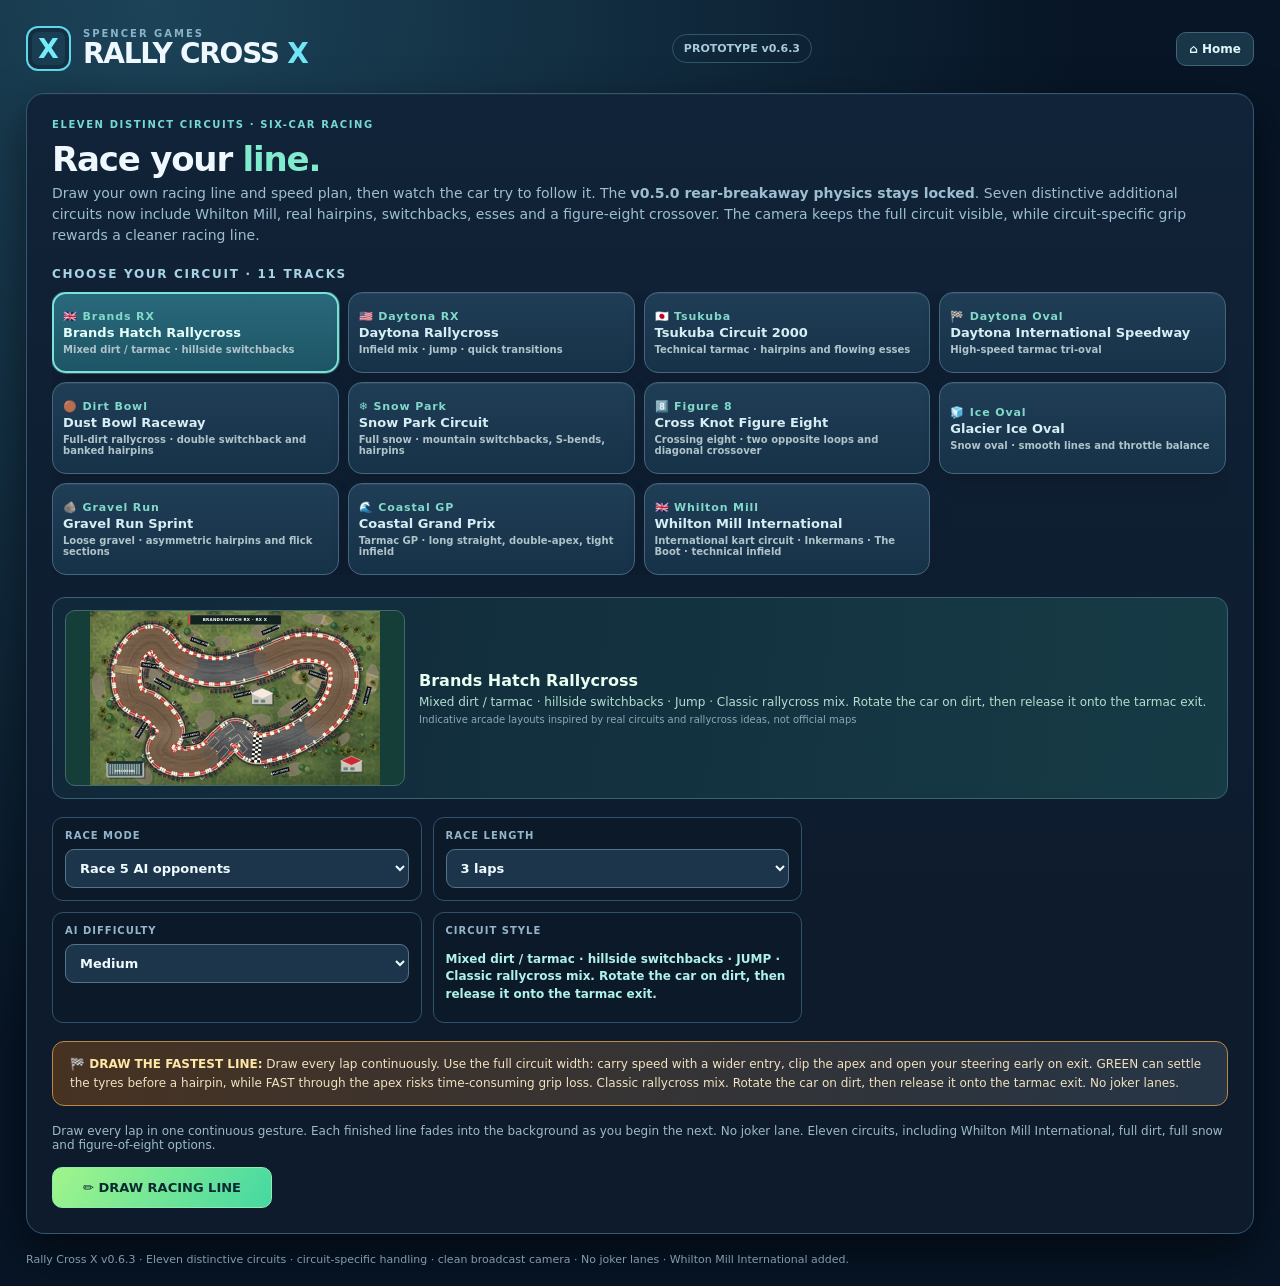
==== commit e036399e: "Add files via upload" ====
--- a/draw-dash/index.html
+++ b/draw-dash/index.html
@@ -2,172 +2,14 @@
 <html lang="en">
 <head>
 <meta charset="utf-8">
-<meta name="viewport" content="width=device-width,initial-scale=1,viewport-fit=cover,user-scalable=no">
-<meta name="apple-mobile-web-app-capable" content="yes">
-<meta name="theme-color" content="#07131f">
-<title>Spencer Games | Draw Dash v5</title>
-<style>
-:root{--navy:#07131f;--panel:#0b1c2b;--panel2:#10283a;--line:#28475d;--white:#f7fafc;--silver:#a8bac8;--orange:#ff6b1a;--gold:#ffd34d;--green:#34d399;--red:#fb4d59;--blue:#38bdf8}
-*{box-sizing:border-box;-webkit-tap-highlight-color:transparent}
-html,body{margin:0;min-height:100%;background:radial-gradient(circle at 50% -15%,#173851 0,#07131f 43%,#02070b 100%);color:var(--white);font-family:Inter,-apple-system,BlinkMacSystemFont,"Segoe UI",sans-serif}
-body{padding:max(10px,env(safe-area-inset-top)) 10px max(22px,env(safe-area-inset-bottom));overscroll-behavior:none}
-button,input,select{font:inherit}.hidden{display:none!important}.app{width:min(1100px,100%);margin:auto}.topbar{display:flex;align-items:center;gap:12px;padding:11px 13px;background:linear-gradient(135deg,#102c42,#071522);border:1px solid var(--line);border-radius:16px;margin-bottom:10px;box-shadow:0 15px 38px #0006}.mark{width:54px;height:54px;border-radius:11px;display:grid;place-items:center;background:linear-gradient(135deg,#fff,#dce6ed);color:#071522;font-size:23px;font-weight:1000;font-style:italic;letter-spacing:-3px;transform:skewX(-7deg);box-shadow:0 7px 17px #0007}.brand{min-width:0}.eyebrow{font-size:9px;color:#92a9ba;font-weight:1000;letter-spacing:.18em}.brand h1{margin:1px 0 2px;font-size:clamp(26px,6vw,38px);line-height:.95;letter-spacing:-.045em}.brand h1 em{color:var(--orange);font-style:normal}.brand small{color:#9eb0bf}.build{margin-left:auto;align-self:flex-start;color:#8ea2b2;font-size:10px;font-weight:900;border:1px solid #2a475d;border-radius:999px;padding:5px 8px;background:#071522}.panel{background:linear-gradient(155deg,rgba(14,35,53,.98),rgba(5,17,28,.99));border:1px solid var(--line);border-radius:15px;padding:14px;margin-bottom:10px;box-shadow:0 16px 40px #0004}.setupGrid{display:grid;grid-template-columns:1.15fr .85fr;gap:10px}.fields{display:grid;grid-template-columns:repeat(2,1fr);gap:9px}.field label{display:block;font-size:10px;font-weight:1000;letter-spacing:.1em;text-transform:uppercase;color:#afbfcb;margin-bottom:5px}.field input,.field select{width:100%;border:1px solid #31516a;border-radius:9px;background:#061522;color:#fff;padding:11px;outline:none}.field input:focus,.field select:focus{border-color:var(--orange);box-shadow:0 0 0 3px #ff6b1a22}.trackInfo{padding:11px;border:1px solid #2a475d;border-radius:11px;background:#071725;min-height:98px}.trackInfoTop{display:flex;align-items:flex-start;justify-content:space-between;gap:8px}.trackInfo h2{margin:0;font-size:18px}.trackInfo p{margin:5px 0 0;color:#9fb2c0;font-size:12px;line-height:1.42}.chips{display:flex;flex-wrap:wrap;gap:5px;margin-top:8px}.chip{border:1px solid #34546a;border-radius:999px;padding:4px 7px;font-size:10px;font-weight:900;color:#cbd8e1;background:#0b2234}.difficulty{color:var(--gold);font-weight:1000;font-size:11px;white-space:nowrap}.names{display:grid;grid-template-columns:repeat(2,1fr);gap:7px;margin-top:9px}.primary,.secondary,.danger,.good{border:0;border-radius:10px;padding:12px 14px;font-weight:1000;text-transform:uppercase;letter-spacing:.05em;cursor:pointer}.primary{background:linear-gradient(135deg,var(--orange),#d94a14);color:#fff}.secondary{background:#15334a;color:#fff;border:1px solid #38566d}.danger{background:linear-gradient(135deg,#fb4d59,#b91c2d);color:#fff}.good{background:linear-gradient(135deg,#34d399,#15865e);color:#04130d}.primary:disabled,.secondary:disabled,.danger:disabled,.good:disabled{opacity:.38;cursor:default}.wide{width:100%;margin-top:9px}.canvasShell{position:relative;border:1px solid #38566c;border-radius:15px;overflow:hidden;background:#0a1015;box-shadow:0 22px 56px #0008}.canvasShell:after{content:"";position:absolute;inset:0;pointer-events:none;box-shadow:inset 0 0 0 1px #fff1}.canvasWrap{width:100%;aspect-ratio:10/7}.canvasWrap canvas{display:block;width:100%;height:100%;touch-action:none;user-select:none}.cornerHud{position:absolute;z-index:4;top:10px;left:10px;right:10px;display:flex;justify-content:space-between;pointer-events:none}.hudBlock{background:#02070bcc;border:1px solid #ffffff20;border-radius:11px;padding:8px 10px;backdrop-filter:blur(5px);min-width:118px}.hudBlock strong{display:block;font-size:17px}.hudBlock small{color:#b7c5cf;font-weight:800}.hudBlock.right{text-align:right}.raceBanner{position:absolute;left:50%;top:13px;transform:translateX(-50%);z-index:5;background:#02070bd9;border:1px solid #ffffff24;border-radius:999px;padding:8px 14px;font-weight:1000;font-size:12px;letter-spacing:.05em;pointer-events:none}.drawProgress{height:7px;border-radius:999px;background:#06101a;overflow:hidden;border:1px solid #29475d;margin-top:9px}.drawProgress>div{height:100%;width:0;background:linear-gradient(90deg,#38bdf8,#34d399,#ffd34d,#ff6b1a);transition:width .08s linear}.controls{display:flex;gap:8px;margin-top:9px}.controls>*{flex:1}.status{text-align:center;min-height:21px;color:#e0e8ee;font-size:12px;font-weight:850;margin-top:7px}.metrics{display:grid;grid-template-columns:repeat(4,1fr);gap:6px;margin-top:8px}.metric{padding:8px 5px;background:#071725;border:1px solid #29475d;border-radius:8px;text-align:center}.metric span{display:block;color:#8399aa;font-size:9px;text-transform:uppercase;font-weight:900;letter-spacing:.07em}.metric b{display:block;margin-top:2px;font-size:16px}.scores{display:grid;grid-template-columns:repeat(4,1fr);gap:6px;margin-top:9px}.score{padding:9px;border:1px solid #29475d;border-radius:9px;background:#071725}.score.leader{border-color:#ff6b1a;box-shadow:0 0 0 1px #ff6b1a55}.score b{display:block;font-size:12px}.score small{color:#93a7b6;font-size:10px}.results{display:grid;gap:7px}.result{display:grid;grid-template-columns:44px 1fr auto;gap:8px;align-items:center;padding:10px;border:1px solid #29475d;border-radius:9px;background:#071725}.result:first-child{border-color:#ff6b1a;background:linear-gradient(90deg,#ff6b1a18,#071725 36%)}.place{font-size:21px;font-weight:1000;color:var(--gold)}.result small{color:#8fa3b4}.help{color:#8fa3b4;font-size:11px;text-align:center;line-height:1.4;margin:7px 0 0}.home{display:none}.trackLegend{display:flex;gap:10px;flex-wrap:wrap;margin-top:8px;color:#95a8b6;font-size:10px}.legendDot{display:inline-block;width:8px;height:8px;border-radius:50%;margin-right:4px}.countdown{position:absolute;inset:0;display:grid;place-items:center;z-index:8;pointer-events:none}.countdownBox{display:flex;gap:10px;padding:15px 18px;border-radius:16px;background:#02070be8;border:1px solid #ffffff25;box-shadow:0 20px 50px #0008}.light{width:34px;height:34px;border-radius:50%;background:#351014;border:3px solid #6b2228;box-shadow:inset 0 0 9px #000}.light.on{background:#ff3446;border-color:#ff8791;box-shadow:0 0 22px #ff3446}.goText{font-size:58px;font-weight:1000;color:#eafff0;text-shadow:0 0 28px #34d399}.winnerBurst{position:absolute;inset:0;display:grid;place-items:center;z-index:7;background:#02070b6b;pointer-events:none}.winnerBurst div{text-align:center;text-shadow:0 5px 22px #000}.winnerBurst strong{display:block;font-size:clamp(34px,7vw,68px);letter-spacing:-.05em}.winnerBurst span{display:block;color:var(--gold);font-size:clamp(18px,3.5vw,31px);font-weight:1000}.weather{position:absolute;inset:0;pointer-events:none;z-index:2;overflow:hidden}.rain{position:absolute;width:2px;height:18px;background:#dceeff77;transform:rotate(15deg)}
-@media(max-width:760px){body{padding:6px 6px max(16px,env(safe-area-inset-bottom))}.topbar{padding:8px 9px;margin-bottom:6px}.mark{width:44px;height:44px;font-size:19px}.brand small{display:none}.build{font-size:9px;padding:4px 7px}.panel{padding:10px;margin-bottom:7px}.setupGrid{grid-template-columns:1fr}.fields{gap:6px}.trackInfo{min-height:auto}.names{gap:5px}.canvasShell{border-radius:11px}.hudBlock{min-width:90px;padding:6px 8px}.hudBlock strong{font-size:14px}.hudBlock small{font-size:9px}.raceBanner{top:7px;padding:6px 10px;font-size:10px}.metrics,.scores{grid-template-columns:repeat(2,1fr)}.controls{gap:6px}.primary,.secondary,.danger,.good{padding:11px 9px;font-size:12px}.help{font-size:10px}}
-@media(max-width:480px){.fields{grid-template-columns:1fr 1fr}.names{grid-template-columns:1fr 1fr}.trackInfo p{font-size:11px}.trackInfo h2{font-size:16px}.topbar{border-radius:12px}.canvasWrap{aspect-ratio:10/7}.countdownBox{padding:11px 13px}.light{width:27px;height:27px}.goText{font-size:48px}}
-body #sg-build-version{display:none!important}
-</style>
-<script src="/version.js?v=5.0-dev"></script>
+<meta name="viewport" content="width=device-width, initial-scale=1">
+<meta name="theme-color" content="#071526">
+<meta http-equiv="refresh" content="0; url=../rally-cross-x/">
+<title>Rally Cross X | Spencer Games</title>
+<style>html,body{min-height:100%;margin:0;background:#071526;color:#fff;font-family:system-ui,sans-serif;display:grid;place-items:center;text-align:center}a{color:#75e4f4}main{padding:25px}</style>
 </head>
 <body>
-<div class="app">
-  <header class="topbar">
-    <div class="mark">SG</div>
-    <div class="brand"><div class="eyebrow">SPENCER MOTORSPORT</div><h1>DRAW <em>DASH</em></h1><small>Trace the lap. Choose the pace. Watch the race.</small></div>
-    <div class="build" id="buildBadge">v5.0 DEV</div>
-  </header>
-
-  <section id="setupPanel" class="panel">
-    <div class="setupGrid">
-      <div>
-        <div class="fields">
-          <div class="field"><label>Racers</label><select id="playerCount"><option>2</option><option>3</option><option selected>4</option></select></div>
-          <div class="field"><label>Laps</label><select id="lapCount"><option>1</option><option selected>2</option><option>3</option><option>5</option></select></div>
-          <div class="field"><label>Circuit</label><select id="trackSelect">
-<option value="alpine" selected>🏔️ Alpine Switchback</option>
-<option value="coast">🌊 Sunset Coast</option>
-<option value="metro">🌃 Metro Midnight</option>
-<option value="forest">🌲 Forest Rush</option>
-<option value="desert">🌙 Desert Velocity</option>
-<option value="stadium">🏟️ Spencer Stadium</option>
-</select></div>
-          <div class="field"><label>Race event</label><select id="eventSelect"><option value="random" selected>Surprise me</option><option value="clear">Clean race</option><option value="rain">Wet race</option><option value="boost">Boost battle</option><option value="oil">Slippery track</option></select></div>
-        </div>
-        <div id="nameFields" class="names"></div>
-        <button id="setupStart" class="primary wide">Start Grand Prix</button>
-      </div>
-      <div id="trackInfo" class="trackInfo"><div class="trackInfoTop"><div><h2>🏔️ Alpine Switchback</h2><p>Tight climbing hairpins, rock walls and short bursts of acceleration. Braking rhythm matters.</p></div><div class="difficulty">HARD</div></div><div class="chips"><span class="chip">hairpins</span><span class="chip">technical</span><span class="chip">mountain</span></div></div>
-    </div>
-  </section>
-
-  <section id="drawPanel" class="panel hidden">
-    <div class="trackInfoTop"><div><h2 id="driverTitle">Driver</h2><p id="driverPrompt">Trace the circuit.</p></div><div class="difficulty" id="drawLapLabel">Lap 1 / 2</div></div>
-    <div class="drawProgress"><div id="drawProgressBar"></div></div>
-    <div class="controls"><button id="drawReset" class="secondary">Reset trace</button><button id="drawSave" class="good" disabled>Lock in run</button></div>
-    <div id="drawStatus" class="status">Touch the start line and trace clockwise.</div>
-    <div class="metrics"><div class="metric"><span>Accuracy</span><b id="mAccuracy">—</b></div><div class="metric"><span>Smooth</span><b id="mSmooth">—</b></div><div class="metric"><span>Pace</span><b id="mPace">—</b></div><div class="metric"><span>Errors</span><b id="mErrors">—</b></div></div>
-  </section>
-
-  <section id="racePanel" class="panel hidden">
-    <div class="trackInfoTop"><div><h2>Grid ready</h2><p id="raceDetail">All routes locked in.</p></div><div class="difficulty" id="eventBadge">CLEAR</div></div>
-    <div id="scoreCards" class="scores"></div>
-    <div class="controls"><button id="raceStart" class="danger">Start race</button><button id="raceReset" class="secondary">New setup</button></div>
-  </section>
-
-  <section id="resultsPanel" class="panel hidden">
-    <div class="trackInfoTop"><div><h2 id="winnerTitle">Winner</h2><p id="resultSub">Official result</p></div><div class="difficulty">FINAL</div></div>
-    <div id="results" class="results"></div>
-    <div class="controls"><button id="replay" class="primary">Replay race</button><button id="newRace" class="secondary">New race</button></div>
-  </section>
-
-  <div class="canvasShell">
-    <div class="canvasWrap"><canvas id="game" width="1000" height="700"></canvas></div>
-    <div id="raceHud" class="cornerHud hidden"><div class="hudBlock"><small>LEADER</small><strong id="hudLeader">—</strong><small id="hudLap">Lap 1 / 2</small></div><div class="hudBlock right"><small>RACE TIME</small><strong id="hudTime">00.00</strong><small id="hudTrack">Circuit</small></div></div>
-    <div id="raceBanner" class="raceBanner hidden">READY</div>
-    <div id="countdown" class="countdown hidden"><div id="countdownBox" class="countdownBox"><div class="light"></div><div class="light"></div><div class="light"></div><div class="light"></div><div class="light"></div></div></div>
-    <div id="winnerBurst" class="winnerBurst hidden"><div><strong>🏁 FINISH</strong><span id="burstName"></span></div></div>
-    <div id="weatherLayer" class="weather"></div>
-  </div>
-  <div class="trackLegend"><span><i class="legendDot" style="background:#38bdf8"></i>controlled</span><span><i class="legendDot" style="background:#ffd34d"></i>quick</span><span><i class="legendDot" style="background:#fb4d59"></i>flat-out</span><span>• Your trace controls line + pace; v5 race assist keeps the cars on the circuit.</span></div>
-  <p class="help" id="helpText">Pick a circuit. Every venue now has its own road shape, width, scenery and driving rhythm.</p>
-</div>
-<noscript><div style="max-width:1100px;margin:10px auto;padding:14px;border:1px solid #ff6b1a;border-radius:12px;background:#2a1208;color:#fff;font:700 14px/1.4 -apple-system,BlinkMacSystemFont,Segoe UI,sans-serif">This preview needs JavaScript. On iPhone, open the hosted Spencer Games preview in Safari rather than using the Files/Quick Look preview.</div></noscript>
-<script>
-(function(){
-'use strict';
-const $=id=>document.getElementById(id), canvas=$('game'), ctx=canvas.getContext('2d');
-const W=canvas.width,H=canvas.height,TAU=Math.PI*2;
-const setupPanel=$('setupPanel'),drawPanel=$('drawPanel'),racePanel=$('racePanel'),resultsPanel=$('resultsPanel');
-const playerCount=$('playerCount'),lapCount=$('lapCount'),trackSelect=$('trackSelect'),eventSelect=$('eventSelect'),nameFields=$('nameFields'),trackInfo=$('trackInfo');
-const COLORS=['#fb4d59','#38bdf8','#ffd34d','#a78bfa'];
-const CAR_NAMES=['Falcon','Vortex','Comet','Phantom'];
-const TRACKS={
- alpine:{name:'Alpine Switchback',icon:'🏔️',difficulty:'HARD',theme:'alpine',width:76,speed:1.00,seed:11,desc:'Tight climbing hairpins, rock walls and short bursts of acceleration. Braking rhythm matters.',tags:['hairpins','technical','mountain'],ctrl:[[165,565],[315,610],[535,610],[760,555],[835,470],[790,390],[650,360],[795,310],[845,225],[780,130],[615,95],[475,150],[340,112],[205,145],[120,225],[155,305],[300,350],[170,405],[105,500]]},
- coast:{name:'Sunset Coast',icon:'🌊',difficulty:'MEDIUM',theme:'coast',width:92,speed:1.08,seed:23,desc:'Wide, fast and flowing. Long sweeping corners reward confidence and a smooth finger.',tags:['fast','sweeping','coastal'],ctrl:[[160,550],[300,610],[560,620],[785,560],[875,435],[830,285],[710,165],[535,110],[355,125],[205,190],[105,315],[120,445]]},
- metro:{name:'Metro Midnight',icon:'🌃',difficulty:'HARD',theme:'metro',width:70,speed:.95,seed:37,desc:'A stop-start street circuit with square turns, a tunnel section and almost no room for mistakes.',tags:['street','narrow','braking'],ctrl:[[155,565],[390,610],[690,605],[835,535],[815,430],[675,405],[790,330],[795,215],[680,130],[505,145],[430,245],[305,245],[205,175],[120,245],[145,365],[290,405],[150,470]]},
- forest:{name:'Forest Rush',icon:'🌲',difficulty:'MEDIUM',theme:'forest',width:82,speed:1.02,seed:51,desc:'Rapid direction changes through the trees with one huge outside sweeper and a tricky final section.',tags:['rhythm','mixed','forest'],ctrl:[[145,560],[330,615],[560,595],[765,520],[840,405],[790,280],[650,180],[500,115],[335,160],[205,115],[115,205],[155,315],[315,330],[190,390],[110,485]]},
- desert:{name:'Desert Velocity',icon:'🌙',difficulty:'FAST',theme:'desert',width:98,speed:1.13,seed:68,desc:'Floodlit flat-out straights wrapped around a technical infield. The quickest circuit in the pack.',tags:['top speed','night','infield'],ctrl:[[145,565],[430,615],[760,600],[865,515],[850,370],[770,305],[620,300],[765,235],[760,135],[580,95],[350,105],[155,150],[95,275],[155,365],[330,385],[205,455],[100,515]]},
- stadium:{name:'Spencer Stadium',icon:'🏟️',difficulty:'CHAOS',theme:'stadium',width:86,speed:.98,seed:89,desc:'Compact arena racing: two bowls, an infield crossover illusion and constant overtaking opportunities.',tags:['short','spectator','chaos'],ctrl:[[170,555],[350,605],[610,595],[810,530],[835,410],[745,335],[585,365],[685,270],[635,155],[470,120],[350,215],[245,135],[125,210],[145,335],[285,370],[155,445],[105,520]]}
-};
-let selectedTrack=TRACKS.alpine,selectedEvent='clear',selectedLaps=2,racers=[],current=0,mode='setup',drawing=false,trace=[],traceState=null,trackData=null,trackLayer=null,eventObjects={boosts:[],oil:[]};
-let raceRunning=false,raceStartTime=0,lastFrame=0,raf=0,countdownToken=0,particles=[],winnerFlashUntil=0;
-
-function notify(phase){try{parent.postMessage({type:'SPENCER_DRAW_DASH_STATE',active:true,phase},'*')}catch(e){}}
-function showMode(next){mode=next;setupPanel.classList.toggle('hidden',next!=='setup');drawPanel.classList.toggle('hidden',next!=='draw');racePanel.classList.toggle('hidden',next!=='race');resultsPanel.classList.toggle('hidden',next!=='results');notify(next);render();}
-function seeded(seed){let x=seed|0;return()=>{x=(x*1664525+1013904223)|0;return((x>>>0)/4294967296)}}
-function catmull(p0,p1,p2,p3,t){const t2=t*t,t3=t2*t;return [0.5*((2*p1[0])+(-p0[0]+p2[0])*t+(2*p0[0]-5*p1[0]+4*p2[0]-p3[0])*t2+(-p0[0]+3*p1[0]-3*p2[0]+p3[0])*t3),0.5*((2*p1[1])+(-p0[1]+p2[1])*t+(2*p0[1]-5*p1[1]+4*p2[1]-p3[1])*t2+(-p0[1]+3*p1[1]-3*p2[1]+p3[1])*t3)]}
-function buildTrackData(track){const c=track.ctrl,n=c.length,samples=[];for(let i=0;i<n;i++){const p0=c[(i-1+n)%n],p1=c[i],p2=c[(i+1)%n],p3=c[(i+2)%n];for(let j=0;j<24;j++){const p=catmull(p0,p1,p2,p3,j/24);samples.push({x:p[0],y:p[1]})}}let total=0;for(let i=0;i<samples.length;i++){const prev=samples[(i-1+samples.length)%samples.length],cur=samples[i],next=samples[(i+1)%samples.length];if(i>0)total+=Math.hypot(cur.x-prev.x,cur.y-prev.y);cur.d=total;cur.a=Math.atan2(next.y-prev.y,next.x-prev.x);cur.nx=-Math.sin(cur.a);cur.ny=Math.cos(cur.a)}const closing=Math.hypot(samples[0].x-samples[samples.length-1].x,samples[0].y-samples[samples.length-1].y);total+=closing;for(let i=0;i<samples.length;i++){const p0=samples[(i-3+samples.length)%samples.length],p1=samples[i],p2=samples[(i+3)%samples.length];let da=Math.abs(Math.atan2(p2.y-p1.y,p2.x-p1.x)-Math.atan2(p1.y-p0.y,p1.x-p0.x));if(da>Math.PI)da=TAU-da;p1.curve=Math.min(1,da/1.1)}return {samples,total,count:samples.length}}
-function trackPointAtDistance(d){const td=trackData,lap=((d%td.total)+td.total)%td.total;let lo=0,hi=td.samples.length-1;while(lo<hi){const m=(lo+hi)>>1;if(td.samples[m].d<lap)lo=m+1;else hi=m}let i=Math.max(1,lo),a=td.samples[i-1],b=td.samples[i],span=Math.max(.001,b.d-a.d),t=(lap-a.d)/span;let ang=a.a+((((b.a-a.a)+Math.PI*3)%TAU)-Math.PI)*t;return{x:a.x+(b.x-a.x)*t,y:a.y+(b.y-a.y)*t,a:ang,nx:-Math.sin(ang),ny:Math.cos(ang),curve:a.curve+(b.curve-a.curve)*t,index:i}}
-function nearestSample(x,y,startU){const n=trackData.count;let base=Math.round(startU||0),best=null;const back=startU==null?n:18,forward=startU==null?n:64;for(let k=-back;k<=forward;k++){const u=base+k,idx=((u%n)+n)%n,p=trackData.samples[idx],dx=x-p.x,dy=y-p.y,dd=dx*dx+dy*dy;if(!best||dd<best.dd)best={u,idx,p,dd}}return best}
-function buildTrackSelect(){trackSelect.innerHTML='';Object.keys(TRACKS).forEach(k=>{const t=TRACKS[k],o=document.createElement('option');o.value=k;o.textContent=t.icon+' '+t.name;trackSelect.appendChild(o)})}
-function buildNames(){const old=[...nameFields.querySelectorAll('input')].map(x=>x.value);nameFields.innerHTML='';for(let i=0;i<Number(playerCount.value);i++){const d=document.createElement('div');d.className='field';d.innerHTML='<input id="name'+i+'" maxlength="14" value="'+escapeHtml(old[i]||('Racer '+(i+1)))+'">';nameFields.appendChild(d)}}
-function escapeHtml(s){return String(s).replace(/[&<>"']/g,c=>({'&':'&amp;','<':'&lt;','>':'&gt;','"':'&quot;',"'":'&#39;'}[c]))}
-function updateTrackInfo(){const t=selectedTrack;trackInfo.innerHTML='<div class="trackInfoTop"><div><h2>'+t.icon+' '+t.name+'</h2><p>'+t.desc+'</p></div><div class="difficulty">'+t.difficulty+'</div></div><div class="chips">'+t.tags.map(x=>'<span class="chip">'+x+'</span>').join('')+'</div>';}
-function pathTrack(ctx2){const s=trackData.samples;ctx2.beginPath();ctx2.moveTo(s[0].x,s[0].y);for(let i=1;i<s.length;i++)ctx2.lineTo(s[i].x,s[i].y);ctx2.closePath()}
-function dot(c,x,y,r,col){c.fillStyle=col;c.beginPath();c.arc(x,y,r,0,TAU);c.fill()}
-function rectRound(c,x,y,w,h,r){c.beginPath();if(c.roundRect)c.roundRect(x,y,w,h,r);else c.rect(x,y,w,h)}
-function drawScenery(c,t){const rnd=seeded(t.seed);if(t.theme==='alpine'){const g=c.createLinearGradient(0,0,0,H);g.addColorStop(0,'#425c4e');g.addColorStop(1,'#243b2e');c.fillStyle=g;c.fillRect(0,0,W,H);for(let i=0;i<100;i++){const x=rnd()*W,y=rnd()*H,r=4+rnd()*11;dot(c,x,y,r,rnd()>.48?'#59605b':'#38533c')}for(let i=0;i<22;i++){const x=rnd()*W,y=rnd()*H;c.fillStyle='#9aa1a0';c.beginPath();c.moveTo(x,y-14);c.lineTo(x-15,y+13);c.lineTo(x+15,y+13);c.fill()}}
-else if(t.theme==='coast'){c.fillStyle='#2b6a3f';c.fillRect(0,0,W,H);c.fillStyle='#0d6f96';c.fillRect(650,0,350,H);for(let i=0;i<14;i++){c.strokeStyle='#ffffff3d';c.lineWidth=2;c.beginPath();c.moveTo(655,30+i*48);c.quadraticCurveTo(820,15+i*48,995,32+i*48);c.stroke()}for(let i=0;i<55;i++)dot(c,rnd()*650,rnd()*H,3+rnd()*6,rnd()>.5?'#1f5234':'#3d7a4c')}
-else if(t.theme==='metro'){c.fillStyle='#202832';c.fillRect(0,0,W,H);for(let x=25;x<W;x+=95)for(let y=25;y<H;y+=95){c.fillStyle=((x+y)/95)%2?'#27333d':'#303b45';c.fillRect(x,y,62,62);c.fillStyle='#ffd97044';for(let w=0;w<3;w++)c.fillRect(x+8+w*17,y+9,7,9)}c.fillStyle='#10161e';c.fillRect(420,0,180,H);c.fillStyle='#92e6ff18';c.fillRect(428,0,8,H);c.fillRect(584,0,8,H)}
-else if(t.theme==='forest'){c.fillStyle='#1d5735';c.fillRect(0,0,W,H);for(let i=0;i<155;i++){const x=rnd()*W,y=rnd()*H,r=5+rnd()*8;dot(c,x,y,r,rnd()>.4?'#103e29':'#2d6c3e')}for(let i=0;i<8;i++){c.strokeStyle='#ffffff0d';c.lineWidth=8;c.beginPath();c.moveTo(0,80+i*90);c.bezierCurveTo(260,20+i*92,670,160+i*70,W,70+i*90);c.stroke()}}
-else if(t.theme==='desert'){const g=c.createLinearGradient(0,0,0,H);g.addColorStop(0,'#111c31');g.addColorStop(.4,'#3c302c');g.addColorStop(1,'#795431');c.fillStyle=g;c.fillRect(0,0,W,H);for(let i=0;i<65;i++)dot(c,rnd()*W,rnd()*H,2+rnd()*7,'#e7bc7a20');for(let x=45;x<W;x+=90){c.strokeStyle='#eef5ff55';c.lineWidth=2;c.beginPath();c.moveTo(x,25);c.lineTo(x,100);c.stroke();dot(c,x,24,7,'#fff0ad');}}
-else{c.fillStyle='#284f34';c.fillRect(0,0,W,H);c.fillStyle='#2d3741';c.fillRect(55,70,W-110,H-140);c.fillStyle='#101820';c.fillRect(75,90,W-150,H-180);for(let x=85;x<W-80;x+=18){c.fillStyle=(x/18)%2?'#ff6b1a':'#d9e4ec';c.fillRect(x,95,10,20);c.fillRect(x,H-115,10,20)}}}
-function buildEventObjects(){eventObjects={boosts:[],oil:[]};const b=selectedEvent==='boost'?[.12,.31,.50,.70,.86]:[.22,.63];b.forEach(f=>eventObjects.boosts.push(f));if(selectedEvent==='oil')eventObjects.oil=[.18,.42,.77];}
-function buildTrackLayer(){trackLayer=document.createElement('canvas');trackLayer.width=W;trackLayer.height=H;const c=trackLayer.getContext('2d');drawScenery(c,selectedTrack);c.save();c.lineCap='round';c.lineJoin='round';c.strokeStyle='#0009';c.lineWidth=selectedTrack.width+26;pathTrack(c);c.stroke();c.strokeStyle='#ecf2f5';c.lineWidth=selectedTrack.width+15;pathTrack(c);c.stroke();c.setLineDash([20,18]);c.strokeStyle=selectedTrack.theme==='metro'?'#ffd34d':'#fb4d59';c.lineWidth=selectedTrack.width+15;pathTrack(c);c.stroke();c.setLineDash([]);c.strokeStyle=selectedTrack.theme==='metro'?'#4a5056':'#4b5359';c.lineWidth=selectedTrack.width;pathTrack(c);c.stroke();c.strokeStyle='#ffffff11';c.lineWidth=3;pathTrack(c);c.stroke();c.restore();
- const n=trackData.count;for(let i=0;i<n;i+=10){const p=trackData.samples[i],edge=selectedTrack.width*.52,alt=((i/10)|0)%2;c.strokeStyle=alt?'#fff':'#f23c42';c.lineWidth=6;c.beginPath();c.moveTo(p.x+p.nx*(edge-2),p.y+p.ny*(edge-2));c.lineTo(p.x+p.nx*(edge+7),p.y+p.ny*(edge+7));c.moveTo(p.x-p.nx*(edge-2),p.y-p.ny*(edge-2));c.lineTo(p.x-p.nx*(edge+7),p.y-p.ny*(edge+7));c.stroke()}
- const s=trackData.samples[0],half=selectedTrack.width*.52,rows=8;for(let i=0;i<rows;i++){const q=(i/(rows-1)-.5)*selectedTrack.width;c.save();c.translate(s.x+s.nx*q,s.y+s.ny*q);c.rotate(s.a);c.fillStyle=i%2?'#fff':'#111';c.fillRect(-4,-selectedTrack.width/rows/2,8,selectedTrack.width/rows);c.restore()}c.fillStyle='#02070bcc';rectRound(c,s.x+35,s.y-half-33,142,24,7);c.fill();c.fillStyle='#fff';c.font='900 12px sans-serif';c.textAlign='center';c.fillText('SPENCER START',s.x+106,s.y-half-17);
- eventObjects.boosts.forEach(f=>{const p=trackPointAtDistance(trackData.total*f);c.globalAlpha=.85;c.fillStyle='#24d8ff';c.beginPath();c.arc(p.x,p.y,17,0,TAU);c.fill();c.globalAlpha=1;c.fillStyle='#fff';c.font='900 15px sans-serif';c.fillText('⚡',p.x,p.y+5)});eventObjects.oil.forEach(f=>{const p=trackPointAtDistance(trackData.total*f);c.fillStyle='#111a';c.beginPath();c.ellipse(p.x+p.nx*10,p.y+p.ny*10,22,13,p.a,0,TAU);c.fill()});}
-function updateTrack(){selectedTrack=TRACKS[trackSelect.value];trackData=buildTrackData(selectedTrack);buildEventObjects();buildTrackLayer();updateTrackInfo();render()}
-function pointer(e){const r=canvas.getBoundingClientRect();return{x:(e.clientX-r.left)*W/r.width,y:(e.clientY-r.top)*H/r.height,t:performance.now()}}
-function startTrace(e){if(mode!=='draw'||drawing)return;e.preventDefault();const p=pointer(e),start=trackData.samples[0],dist=Math.hypot(p.x-start.x,p.y-start.y);if(dist>selectedTrack.width*.9){$('drawStatus').textContent='Start on the chequered line.';return}drawing=true;trace=[];traceState={u:0,lastP:p,lastT:p.t,errors:0,distErr:[],offsets:[],speeds:[]};captureTrace(p,true);$('drawStatus').textContent='Go! Trace clockwise — slow your finger for tight corners.'}
-function captureTrace(p,force){if(!traceState)return;const ns=nearestSample(p.x,p.y,traceState.u),n=trackData.count;let u=ns.u;if(u<traceState.u-6)u+=n;while(u<traceState.u-6)u+=n;if(u>traceState.u+75)u=traceState.u+75;u=Math.max(traceState.u,u);const idx=((Math.round(u)%n)+n)%n,sp=trackData.samples[idx],dx=p.x-sp.x,dy=p.y-sp.y,offset=dx*sp.nx+dy*sp.ny,roadHalf=selectedTrack.width*.47,off=Math.abs(offset)>roadHalf;const dt=Math.max(10,p.t-traceState.lastT),speed=Math.hypot(p.x-traceState.lastP.x,p.y-traceState.lastP.y)/dt*1000;if(off)traceState.errors++;traceState.distErr.push(Math.abs(offset));traceState.offsets.push(Math.max(-roadHalf*.88,Math.min(roadHalf*.88,offset)));if(speed>0)traceState.speeds.push(speed);trace.push({u,t:p.t,x:p.x,y:p.y,offset:Math.max(-roadHalf*.88,Math.min(roadHalf*.88,offset)),speed,off});traceState.u=u;traceState.lastP=p;traceState.lastT=p.t;const progress=Math.min(1,u/(n*selectedLaps));$('drawProgressBar').style.width=(progress*100).toFixed(1)+'%';$('drawLapLabel').textContent='Lap '+Math.min(selectedLaps,Math.floor(u/n)+1)+' / '+selectedLaps;render();if(progress>=.992)finishTrace(true)}
-function moveTrace(e){if(!drawing)return;e.preventDefault();const p=pointer(e),q=traceState.lastP;if(Math.hypot(p.x-q.x,p.y-q.y)>3)captureTrace(p,false)}
-function endTrace(e){if(!drawing)return;e.preventDefault();finishTrace(false)}
-function finishTrace(auto){if(!drawing)return;drawing=false;const n=trackData.count,progress=traceState.u/(n*selectedLaps);if(progress<.94){$('drawStatus').textContent='Trace ended early. Reset and complete every lap.';$('drawSave').disabled=true;showMetrics(null);return}const prepared=prepareProfile(trace,traceState);racers[current].trace=trace.slice();racers[current].profile=prepared.profile;racers[current].analysis=prepared.analysis;$('drawSave').disabled=false;$('drawStatus').textContent='Run captured — '+(prepared.analysis.accuracy>=85?'clean and quick.':'race assist will tidy the line.')+' Lock it in when ready.';showMetrics(prepared.analysis);render()}
-function percentile(arr,p){if(!arr.length)return 1;const a=arr.slice().sort((x,y)=>x-y),i=Math.min(a.length-1,Math.max(0,Math.floor((a.length-1)*p)));return a[i]}
-function prepareProfile(points,state){const totalSteps=trackData.count*selectedLaps,N=totalSteps+1,buckets=new Array(N);points.forEach(pt=>{const i=Math.min(totalSteps,Math.max(0,Math.round(pt.u)));(buckets[i]||(buckets[i]=[])).push(pt)});const speeds=state.speeds.filter(x=>Number.isFinite(x)&&x>0),low=percentile(speeds,.15),high=Math.max(low+20,percentile(speeds,.88));let last={offset:0,speed:(low+high)/2},known=[];for(let i=0;i<N;i++){if(buckets[i]){let o=0,s=0;buckets[i].forEach(q=>{o+=q.offset;s+=q.speed});last={offset:o/buckets[i].length,speed:s/buckets[i].length};known.push(i)}buckets[i]={offset:last.offset,speed:last.speed}}for(let i=N-2;i>=0;i--)if(!known.includes(i)&&buckets[i].speed===(low+high)/2)buckets[i]=Object.assign({},buckets[i+1]);let smoothOff=buckets.map(x=>x.offset),smoothSp=buckets.map(x=>x.speed);for(let pass=0;pass<2;pass++){smoothOff=smoothOff.map((v,i,a)=>{let s=0,w=0;for(let k=-5;k<=5;k++){const j=Math.max(0,Math.min(a.length-1,i+k)),ww=6-Math.abs(k);s+=a[j]*ww;w+=ww}return s/w});smoothSp=smoothSp.map((v,i,a)=>{let s=0,w=0;for(let k=-7;k<=7;k++){const j=Math.max(0,Math.min(a.length-1,i+k)),ww=8-Math.abs(k);s+=a[j]*ww;w+=ww}return s/w})}const profile=smoothOff.map((o,i)=>({offset:o,throttle:Math.max(.06,Math.min(1,(smoothSp[i]-low)/(high-low)))}));const avgErr=state.distErr.reduce((a,b)=>a+b,0)/Math.max(1,state.distErr.length),accuracy=Math.max(1,Math.min(100,Math.round(100-(avgErr/(selectedTrack.width*.5))*88)));let jag=0;for(let i=1;i<smoothOff.length;i++)jag+=Math.abs(smoothOff[i]-smoothOff[i-1]);const smooth=Math.max(1,Math.min(100,Math.round(100-jag/Math.max(1,smoothOff.length)*6))),pace=Math.max(1,Math.min(100,Math.round(((percentile(speeds,.55)-low)/(high-low))*75+25)));return{profile,analysis:{accuracy,smooth,pace,errors:state.errors}}}
-function showMetrics(a){$('mAccuracy').textContent=a?a.accuracy:'—';$('mSmooth').textContent=a?a.smooth:'—';$('mPace').textContent=a?a.pace:'—';$('mErrors').textContent=a?a.errors:'—'}
-function resetTrace(){drawing=false;trace=[];traceState=null;racers[current].trace=null;racers[current].profile=null;racers[current].analysis=null;$('drawSave').disabled=true;$('drawProgressBar').style.width='0%';$('drawLapLabel').textContent='Lap 1 / '+selectedLaps;$('drawStatus').textContent='Touch the start line and trace clockwise.';showMetrics(null);render()}
-function prepareDriver(){trace=[];traceState=null;$('drawSave').disabled=true;$('drawProgressBar').style.width='0%';$('driverTitle').textContent=(current+1)+'. '+racers[current].name+' — '+CAR_NAMES[current];$('driverTitle').style.color=racers[current].color;$('driverPrompt').textContent='Trace '+selectedLaps+' lap'+(selectedLaps>1?'s':'')+'. Finger speed becomes throttle; line choice becomes lane position.';$('drawLapLabel').textContent='Lap 1 / '+selectedLaps;$('drawStatus').textContent='Touch the chequered line and trace clockwise.';showMetrics(null);render()}
-function lockDriver(){if(!racers[current].profile)return;current++;if(current<racers.length)prepareDriver();else{buildRaceCards();$('raceDetail').textContent=selectedTrack.name+' · '+selectedLaps+' laps · '+selectedEvent.toUpperCase();$('eventBadge').textContent=selectedEvent.toUpperCase();showMode('race')}}
-function startSetup(){selectedLaps=Number(lapCount.value);selectedEvent=eventSelect.value;if(selectedEvent==='random'){const e=['clear','rain','boost','oil'];selectedEvent=e[Math.floor(Math.random()*e.length)]}buildEventObjects();buildTrackLayer();racers=[];for(let i=0;i<Number(playerCount.value);i++)racers.push({name:($('name'+i).value||('Racer '+(i+1))).trim(),color:COLORS[i],slot:i,trace:null,profile:null,analysis:null,state:null,finish:0,time:0,trail:[]});current=0;showMode('draw');prepareDriver();setupWeather()}
-function profileAt(r,d){const total=trackData.total*selectedLaps,p=Math.max(0,Math.min(1,d/total)),idx=Math.min(r.profile.length-1,p*(r.profile.length-1)),i=Math.floor(idx),f=idx-i,a=r.profile[i],b=r.profile[Math.min(r.profile.length-1,i+1)];return{offset:a.offset+(b.offset-a.offset)*f,throttle:a.throttle+(b.throttle-a.throttle)*f}}
-function racePosition(r){const s=r.state,p=trackPointAtDistance(s.d),prof=profileAt(r,s.d),off=prof.offset*.72;return{x:p.x+p.nx*off,y:p.y+p.ny*off,a:p.a,curve:p.curve,throttle:prof.throttle,offset:off}}
-function buildRaceCards(){const box=$('scoreCards');box.innerHTML='';racers.forEach((r,i)=>{const d=document.createElement('div');d.className='score';d.id='score'+i;d.innerHTML='<b style="color:'+r.color+'">'+r.name+'</b><small>'+CAR_NAMES[i]+' · ready</small>';box.appendChild(d)})}
-function progress(r){return r.state?r.state.d/(trackData.total*selectedLaps):0}
-function updateRaceCards(){const order=racers.slice().sort((a,b)=>progress(b)-progress(a));order.forEach((r,i)=>{const d=$('score'+r.slot);if(!d)return;d.classList.toggle('leader',i===0&&raceRunning);const lap=Math.min(selectedLaps,Math.floor((r.state?r.state.d:0)/trackData.total)+1);d.innerHTML='<b style="color:'+r.color+'">P'+(i+1)+' · '+escapeHtml(r.name)+'</b><small>'+CAR_NAMES[r.slot]+' · '+(r.finish?'FINISH #'+r.finish:'Lap '+lap+'/'+selectedLaps)+'</small>'})}
-function setupWeather(){const layer=$('weatherLayer');layer.innerHTML='';if(selectedEvent!=='rain')return;for(let i=0;i<65;i++){const d=document.createElement('i');d.className='rain';d.style.left=(Math.random()*100)+'%';d.style.top=(Math.random()*100)+'%';d.style.opacity=.25+Math.random()*.5;layer.appendChild(d)}}
-function startRace(){if(raceRunning)return;resultsPanel.classList.add('hidden');racePanel.classList.remove('hidden');racers.forEach(r=>{r.state={d:0,v:0,boost:0,oil:0,done:false};r.finish=0;r.time=0;r.trail=[]});particles=[];winnerFlashUntil=0;raceRunning=false;$('raceHud').classList.remove('hidden');$('raceBanner').classList.remove('hidden');$('raceBanner').textContent='GRID FORMING';$('winnerBurst').classList.add('hidden');countdownToken++;const token=countdownToken,$cd=$('countdown'),lights=[...document.querySelectorAll('.light')];$cd.classList.remove('hidden');lights.forEach(l=>l.classList.remove('on'));let n=0;const tick=()=>{if(token!==countdownToken)return;n++;if(n<=5){lights[n-1].classList.add('on');$('raceBanner').textContent='STARTING LIGHTS';setTimeout(tick,320)}else{lights.forEach(l=>l.classList.remove('on'));$('countdownBox').innerHTML='<div class="goText">GO!</div>';$('raceBanner').textContent='LIGHTS OUT';setTimeout(()=>{$cd.classList.add('hidden');$('countdownBox').innerHTML='<div class="light"></div><div class="light"></div><div class="light"></div><div class="light"></div><div class="light"></div>'},520);raceRunning=true;raceStartTime=performance.now();lastFrame=raceStartTime;raf=requestAnimationFrame(step)}};setTimeout(tick,250)}
-function eventHit(f,d,range=.018){const x=((d/trackData.total)%1+1)%1,delta=Math.min(Math.abs(x-f),1-Math.abs(x-f));return delta<range}
-function addParticle(x,y,c,n){for(let i=0;i<n;i++)particles.push({x,y,vx:(Math.random()-.5)*120,vy:(Math.random()-.5)*120,l:.35+Math.random()*.5,c,s:2+Math.random()*4})}
-function step(now){if(!raceRunning)return;const dt=Math.min(.035,(now-lastFrame)/1000);lastFrame=now;const ranked=racers.slice().sort((a,b)=>progress(b)-progress(a));racers.forEach(r=>{const s=r.state;if(s.done)return;const rp=racePosition(r);const rank=ranked.indexOf(r),rubber=1+(rank/Math.max(1,racers.length-1))*.045;let requested=(95+rp.throttle*255)*selectedTrack.speed*rubber;let cap=360-rp.curve*205;if(selectedEvent==='rain')cap*=.78,requested*=.92;if(s.boost>0){s.boost-=dt;requested+=95}if(s.oil>0){s.oil-=dt;requested*=.55}eventObjects.boosts.forEach(f=>{if(eventHit(f,s.d)&&s.boost<=0){s.boost=.45;addParticle(rp.x,rp.y,'#24d8ff',4)}});eventObjects.oil.forEach(f=>{if(eventHit(f,s.d)&&s.oil<=0){s.oil=.42;addParticle(rp.x,rp.y,'#111820',5)}});const target=Math.max(65,Math.min(requested,cap));s.v+=(target-s.v)*Math.min(1,dt*(rp.throttle>.65?2.15:3.2));s.d+=s.v*dt;s.d=Math.min(s.d,trackData.total*selectedLaps);r.time=(now-raceStartTime)/1000;const pos=racePosition(r);r.trail.push({x:pos.x,y:pos.y});if(r.trail.length>54)r.trail.shift();if(s.d>=trackData.total*selectedLaps-.1){s.done=true;s.v=0;r.finish=1+racers.filter(x=>x.finish).length;addParticle(pos.x,pos.y,r.color,20);if(r.finish===1){winnerFlashUntil=now+1300;$('burstName').textContent=r.name.toUpperCase();$('winnerBurst').classList.remove('hidden')}}});particles.forEach(p=>{p.x+=p.vx*dt;p.y+=p.vy*dt;p.l-=dt});particles=particles.filter(p=>p.l>0);updateRaceCards();updateHud(now);render();if(racers.every(r=>r.state.done)){raceRunning=false;setTimeout(showResults,900);return}raf=requestAnimationFrame(step)}
-function updateHud(now){const order=racers.slice().sort((a,b)=>progress(b)-progress(a)),lead=order[0],lap=Math.min(selectedLaps,Math.floor(lead.state.d/trackData.total)+1);$('hudLeader').textContent=lead.name;$('hudLeader').style.color=lead.color;$('hudLap').textContent='Lap '+lap+' / '+selectedLaps;$('hudTime').textContent=((now-raceStartTime)/1000).toFixed(2);$('hudTrack').textContent=selectedTrack.name;$('raceBanner').textContent=lead.finish?'CHEQUERED FLAG':'P1 '+lead.name.toUpperCase()}
-function showResults(){const order=racers.slice().sort((a,b)=>a.finish-b.finish);$('winnerBurst').classList.add('hidden');$('raceHud').classList.add('hidden');$('raceBanner').classList.add('hidden');$('winnerTitle').textContent='🏆 '+order[0].name+' wins!';$('resultSub').textContent=selectedTrack.name+' · '+selectedEvent+' · '+selectedLaps+' laps';const medals=['1st','2nd','3rd','4th'];$('results').innerHTML='';order.forEach((r,i)=>{const d=document.createElement('div');d.className='result';d.innerHTML='<div class="place">'+medals[i]+'</div><div><b style="color:'+r.color+'">'+escapeHtml(r.name)+'</b><br><small>Accuracy '+r.analysis.accuracy+' · Smooth '+r.analysis.smooth+' · Pace '+r.analysis.pace+'</small></div><div style="text-align:right"><b>'+r.time.toFixed(2)+'s</b><br><small>'+CAR_NAMES[r.slot]+'</small></div>';$('results').appendChild(d)});showMode('results')}
-function drawCar(r){const p=racePosition(r),s=r.state;if(!s)return;ctx.save();ctx.translate(p.x,p.y);const drift=Math.max(-.22,Math.min(.22,p.curve*(p.offset>=0?-.18:.18)));ctx.rotate(p.a+drift);if(s.boost>0){ctx.fillStyle='#ffd34d';ctx.beginPath();ctx.moveTo(-16,-5);ctx.lineTo(-35,0);ctx.lineTo(-16,5);ctx.fill()}ctx.fillStyle='#0008';ctx.beginPath();ctx.ellipse(1,5,19,10,0,0,TAU);ctx.fill();ctx.fillStyle='#0b0f12';ctx.fillRect(-12,-12,7,5);ctx.fillRect(8,-12,7,5);ctx.fillRect(-12,7,7,5);ctx.fillRect(8,7,7,5);ctx.fillStyle=r.color;rectRound(ctx,-18,-9,36,18,7);ctx.fill();ctx.fillStyle='#dff4ff';rectRound(ctx,-2,-6,12,12,4);ctx.fill();ctx.fillStyle='#fff';ctx.font='1000 9px sans-serif';ctx.textAlign='center';ctx.textBaseline='middle';ctx.fillText(String(r.slot+1),-9,0);ctx.restore()}
-function speedColour(v){return v<.37?'#38bdf8':v<.69?'#ffd34d':'#fb4d59'}
-function drawTrace(){if(!trace.length)return;ctx.save();ctx.lineCap='round';ctx.lineJoin='round';ctx.lineWidth=6;for(let i=1;i<trace.length;i++){const a=trace[i-1],b=trace[i],low=70,high=520,t=Math.max(0,Math.min(1,(b.speed-low)/(high-low)));ctx.strokeStyle=speedColour(t);ctx.globalAlpha=b.off?.42:1;ctx.beginPath();ctx.moveTo(a.x,a.y);ctx.lineTo(b.x,b.y);ctx.stroke()}ctx.restore()}
-function drawGuide(){if(mode!=='draw')return;ctx.save();ctx.strokeStyle='#c9e7f51c';ctx.lineWidth=2;ctx.setLineDash([10,13]);pathTrack(ctx);ctx.stroke();ctx.setLineDash([]);const s=trackData.samples[0];ctx.fillStyle='#fff';ctx.font='1000 13px sans-serif';ctx.textAlign='center';ctx.fillText('START HERE',s.x,s.y-selectedTrack.width*.72);ctx.restore()}
-function drawRaceTrails(){racers.forEach(r=>{if(!r.trail||r.trail.length<2)return;ctx.save();ctx.strokeStyle=r.color;ctx.lineWidth=5;ctx.globalAlpha=.34;ctx.lineCap='round';ctx.beginPath();ctx.moveTo(r.trail[0].x,r.trail[0].y);for(let i=1;i<r.trail.length;i++)ctx.lineTo(r.trail[i].x,r.trail[i].y);ctx.stroke();ctx.restore()})}
-function render(){ctx.clearRect(0,0,W,H);if(trackLayer)ctx.drawImage(trackLayer,0,0);drawGuide();if(mode==='draw')drawTrace();if(mode==='race'||raceRunning||mode==='results'){drawRaceTrails();racers.forEach(r=>{if(r.state)drawCar(r)})}particles.forEach(p=>{ctx.globalAlpha=Math.max(0,p.l);ctx.fillStyle=p.c;ctx.beginPath();ctx.arc(p.x,p.y,p.s,0,TAU);ctx.fill();ctx.globalAlpha=1});if(selectedEvent==='rain'&&(mode==='race'||raceRunning)){ctx.strokeStyle='#dceeff55';ctx.lineWidth=1;const t=performance.now()*.4;for(let i=0;i<65;i++){const x=(i*83+t)%W,y=(i*47+t*1.7)%H;ctx.beginPath();ctx.moveTo(x,y);ctx.lineTo(x-5,y+13);ctx.stroke()}}}
-function resetAll(){countdownToken++;raceRunning=false;if(raf)cancelAnimationFrame(raf);racers=[];trace=[];current=0;selectedEvent=eventSelect.value==='random'?'clear':eventSelect.value;buildEventObjects();buildTrackLayer();$('raceHud').classList.add('hidden');$('raceBanner').classList.add('hidden');$('winnerBurst').classList.add('hidden');$('countdown').classList.add('hidden');setupWeather();showMode('setup')}
-function replayRace(){showMode('race');startRace()}
-
-buildTrackSelect();buildNames();selectedTrack=TRACKS[trackSelect.value];trackData=buildTrackData(selectedTrack);buildEventObjects();buildTrackLayer();updateTrackInfo();
-playerCount.addEventListener('change',buildNames);trackSelect.addEventListener('change',updateTrack);eventSelect.addEventListener('change',()=>{selectedEvent=eventSelect.value==='random'?'clear':eventSelect.value;buildEventObjects();buildTrackLayer();render()});
-$('setupStart').addEventListener('click',startSetup);$('drawReset').addEventListener('click',resetTrace);$('drawSave').addEventListener('click',lockDriver);$('raceStart').addEventListener('click',startRace);$('raceReset').addEventListener('click',resetAll);$('newRace').addEventListener('click',resetAll);$('replay').addEventListener('click',replayRace);
-canvas.addEventListener('pointerdown',startTrace,{passive:false});canvas.addEventListener('pointermove',moveTrace,{passive:false});canvas.addEventListener('pointerup',endTrace,{passive:false});canvas.addEventListener('pointercancel',endTrace,{passive:false});
-window.addEventListener('resize',render);setInterval(()=>{if(mode==='race'&&!raceRunning)render()},200);
-$('buildBadge').textContent='v5.0 DEV · DRAW DASH';notify('setup');render();
-})();
-</script>
+<main><h1>Rally Cross X</h1><p>Draw Dash is now Rally Cross X.</p><p><a href="../rally-cross-x/">Open Rally Cross X</a></p><small>Spencer Games v4.16 · Rally Cross X v0.6.3</small></main>
+<script>window.location.replace('../rally-cross-x/'+window.location.search+window.location.hash);</script>
 </body>
 </html>
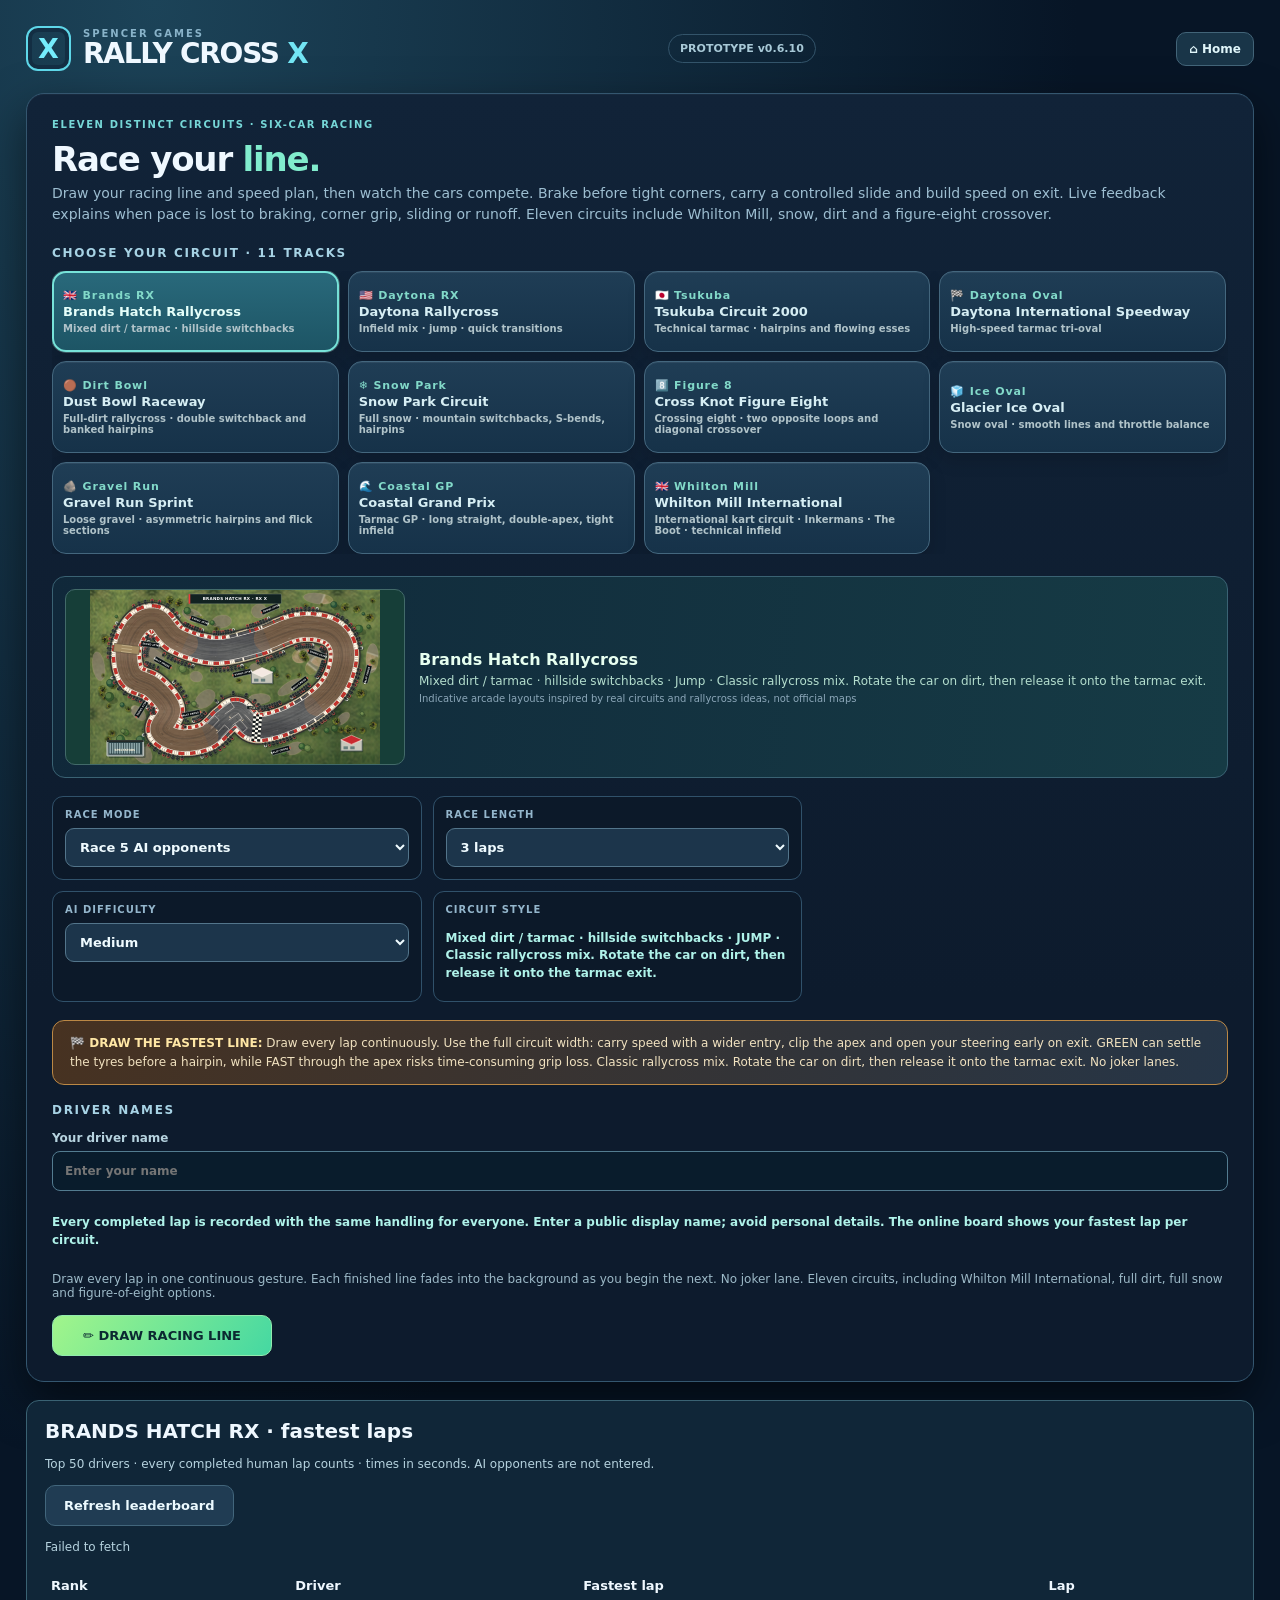
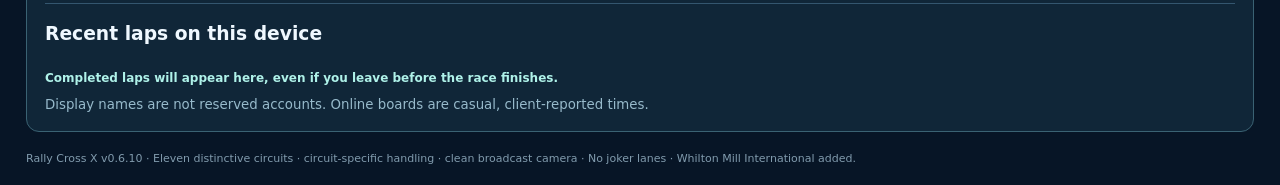
==== commit 0028fe2d: "Release Spencer Games v4.21 with updated version labels and asset cache tags" ====
--- a/draw-dash/index.html
+++ b/draw-dash/index.html
@@ -1,6 +1,7 @@
 <!doctype html>
 <html lang="en">
 <head>
+<meta name="spencer-games-version" content="v4.21">
 <meta charset="utf-8">
 <meta name="viewport" content="width=device-width, initial-scale=1">
 <meta name="theme-color" content="#071526">
@@ -9,7 +10,7 @@
 <style>html,body{min-height:100%;margin:0;background:#071526;color:#fff;font-family:system-ui,sans-serif;display:grid;place-items:center;text-align:center}a{color:#75e4f4}main{padding:25px}</style>
 </head>
 <body>
-<main><h1>Rally Cross X</h1><p>Draw Dash is now Rally Cross X.</p><p><a href="../rally-cross-x/">Open Rally Cross X</a></p><small>Spencer Games v4.16 · Rally Cross X v0.6.3</small></main>
+<main><h1>Rally Cross X</h1><p>Draw Dash is now Rally Cross X.</p><p><a href="../rally-cross-x/">Open Rally Cross X</a></p><small>Spencer Games v4.21 · Rally Cross X v0.6.10</small></main>
 <script>window.location.replace('../rally-cross-x/'+window.location.search+window.location.hash);</script>
 </body>
 </html>
